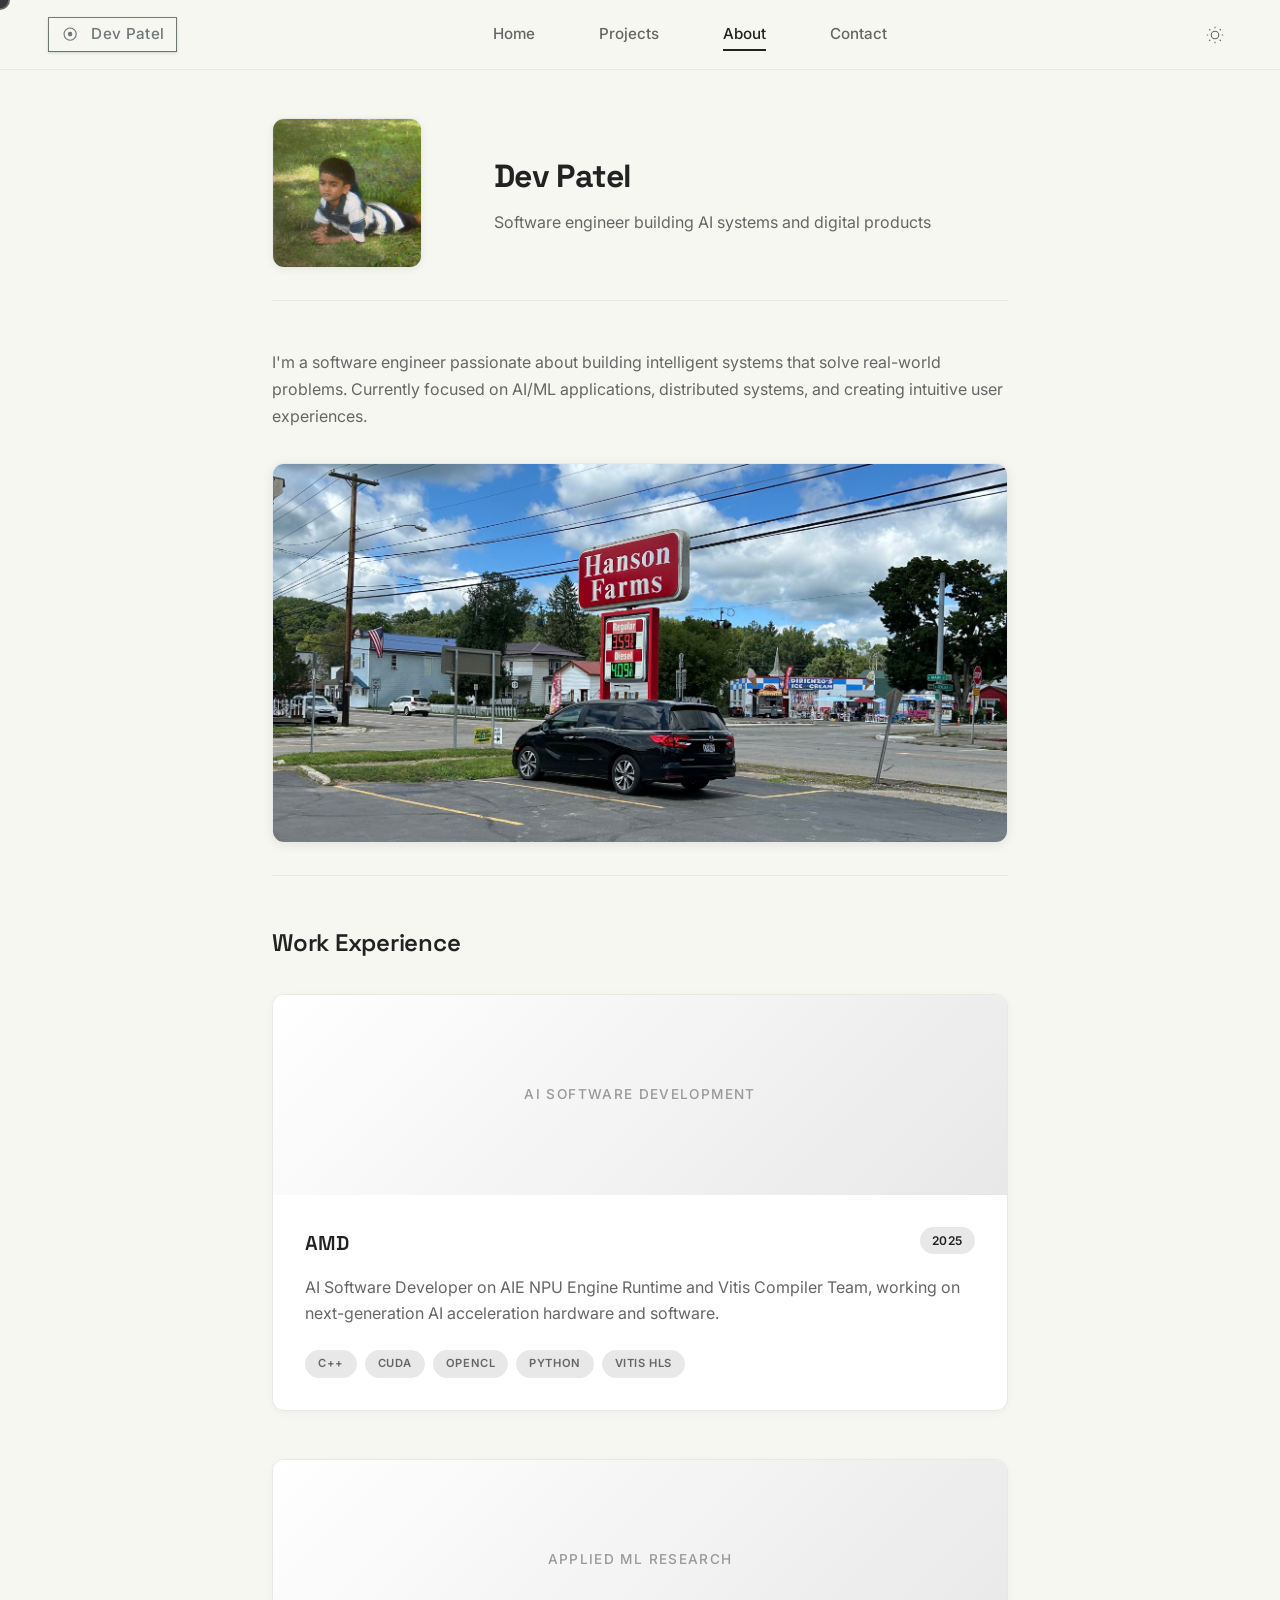
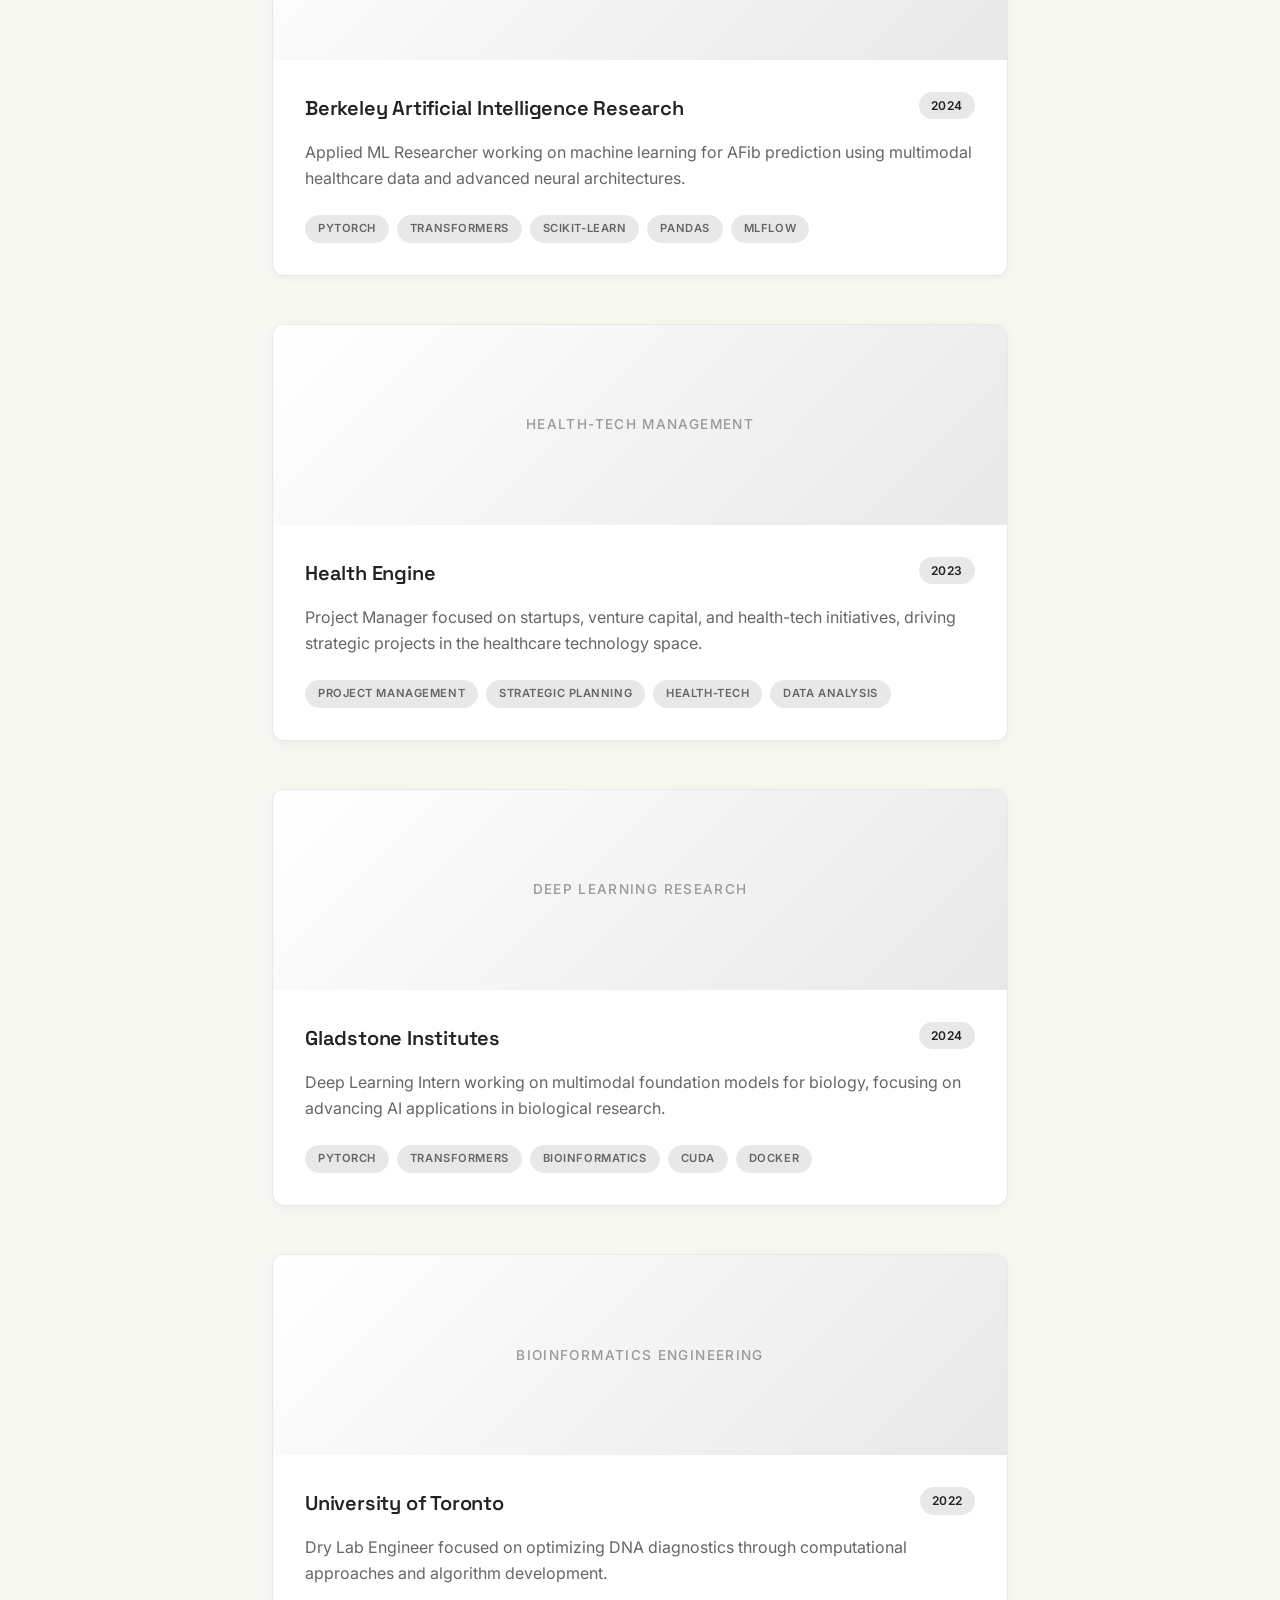
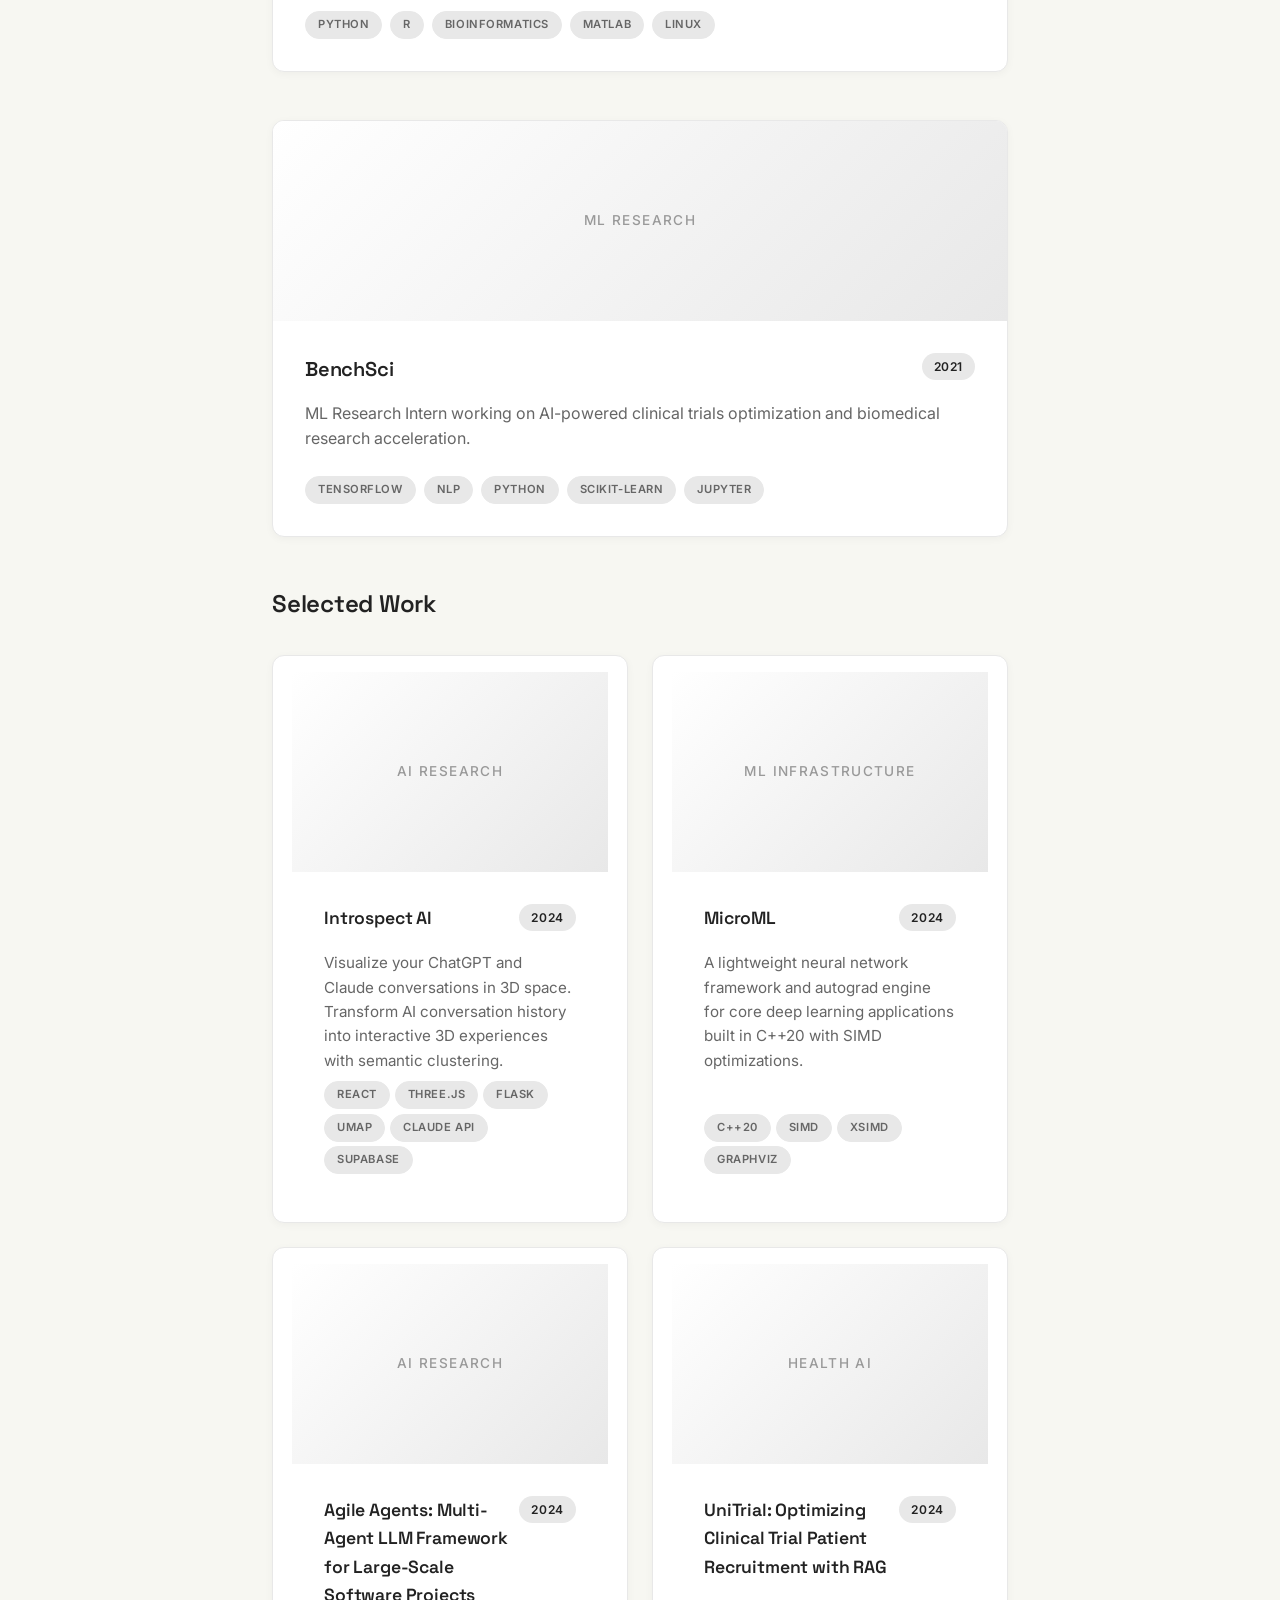
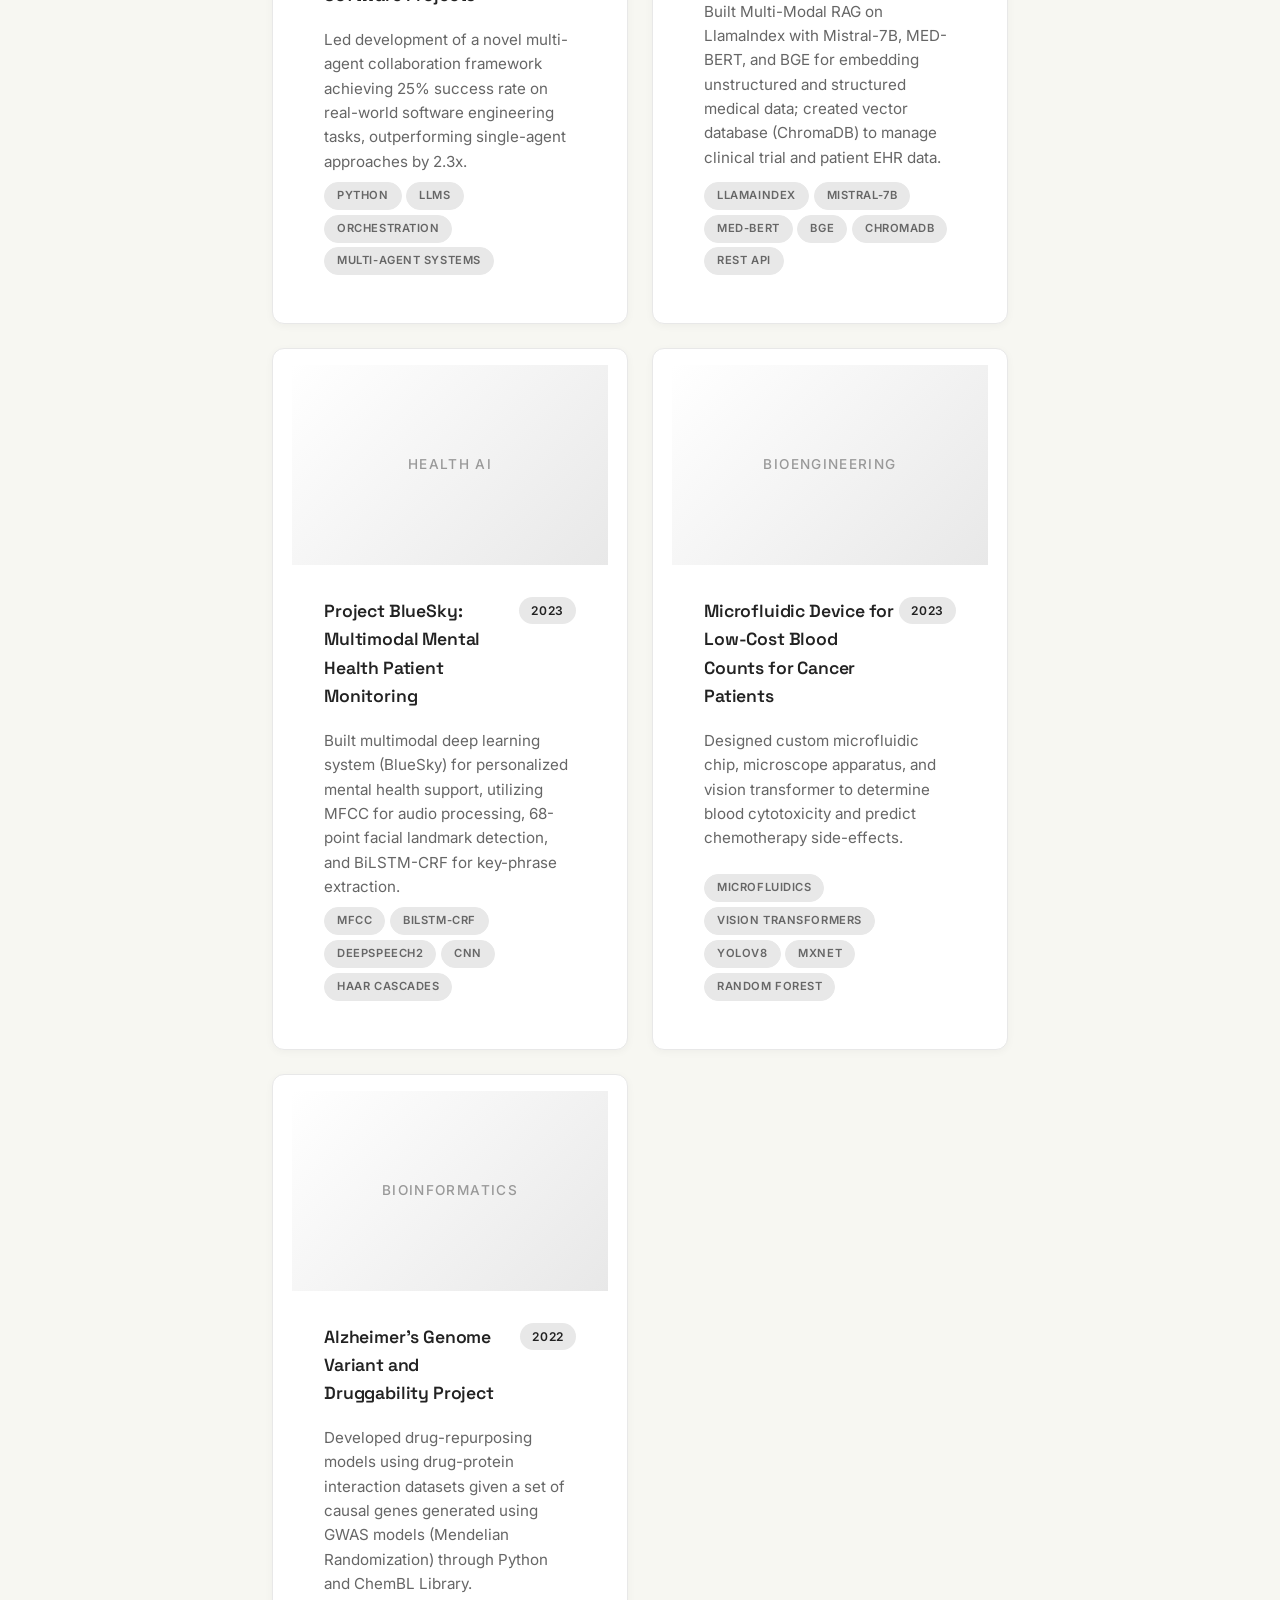
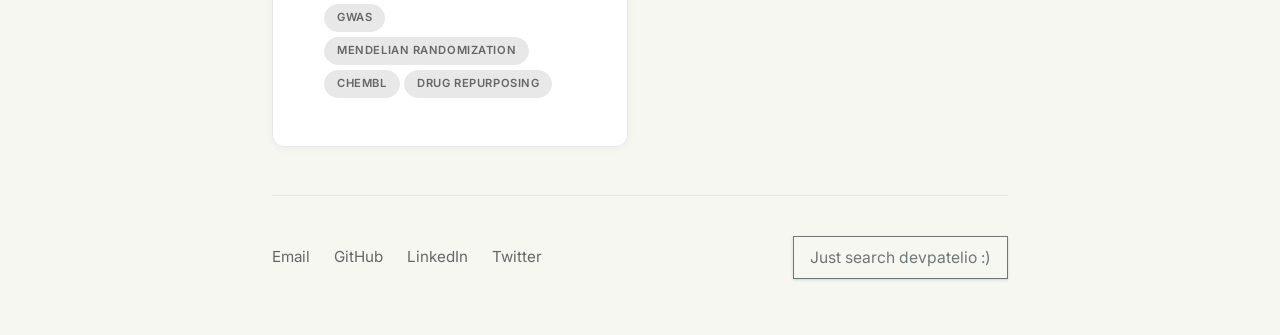
==== index.html @ c8fd7e8d "initialize repo" ====
<!DOCTYPE html>
<html lang="en">
<head>
    <meta charset="UTF-8">
    <meta name="viewport" content="width=device-width, initial-scale=1.0">
    <title>Dev Patel</title>
    <link rel="preconnect" href="https://fonts.googleapis.com">
    <link rel="preconnect" href="https://fonts.gstatic.com" crossorigin>
    <link href="https://fonts.googleapis.com/css2?family=Inter:wght@300;400;500;600;700&family=Space+Grotesk:wght@300;400;500;600;700&display=swap" rel="stylesheet">
    <link rel="stylesheet" href="styles.css">
</head>
<body class="light-theme">
    <!-- Top Navigation -->
    <nav class="top-nav" id="topNav">
        <div class="nav-container">
            <div class="nav-left">
                <a href="index.html" class="logo-link">
                    <span class="logo-text">
                        <span class="nav-highlight">
                            <svg class="nav-highlight-icon" width="24" height="24" viewBox="0 0 24 24" fill="none" xmlns="http://www.w3.org/2000/svg">
                                <defs>
                                    <linearGradient id="navGrad" x1="0" y1="0" x2="24" y2="24" gradientUnits="userSpaceOnUse">
                                        <stop offset="0%" stop-color="var(--search-grad-start)"/>
                                        <stop offset="100%" stop-color="var(--search-grad-end)"/>
                                    </linearGradient>
                                </defs>
                                <circle cx="12" cy="12" r="8" stroke="url(#navGrad)" stroke-width="1.5" fill="none"/>
                                <circle cx="12" cy="12" r="3" fill="url(#navGrad)"/>
                            </svg>
                            Dev Patel
                        </span>
                    </span>
                </a>
            </div>
            
            <div class="nav-center">
                <!-- Mini carousel in nav bar -->
                <div class="nav-carousel" id="navCarousel">
                    <div class="nav-carousel-container">
                        <div class="nav-carousel-image" id="navCarouselImage">
                            <!-- Nav carousel image -->
                        </div>
                    </div>
                </div>
                
                <div class="nav-links">
                    <a href="index.html" class="nav-link">Home</a>
                    <a href="projects.html" class="nav-link">Projects</a>
                    <a href="#about" class="nav-link">About</a>
                    <a href="#contact" class="nav-link">Contact</a>
                </div>
            </div>
            
            <div class="nav-right">
                <button class="theme-toggle" id="themeToggle" title="Toggle theme">
                    <svg class="sun-icon" width="18" height="18" viewBox="0 0 24 24" fill="none">
                        <circle cx="12" cy="12" r="5" stroke="currentColor" stroke-width="1.5"/>
                        <path d="M12 1v2M12 21v2M4.22 4.22l1.42 1.42M18.36 18.36l1.42 1.42M1 12h2M21 12h2M4.22 19.78l1.42-1.42M18.36 5.64l1.42-1.42" stroke="currentColor" stroke-width="1.5"/>
                    </svg>
                    <svg class="moon-icon" width="18" height="18" viewBox="0 0 24 24" fill="none">
                        <path d="M21 12.79A9 9 0 1 1 11.21 3 7 7 0 0 0 21 12.79z" stroke="currentColor" stroke-width="1.5" fill="currentColor"/>
                    </svg>
                </button>
                <button class="mobile-menu-toggle" id="mobileMenuToggle">
                    <span></span>
                    <span></span>
                    <span></span>
                </button>
            </div>
        </div>
    </nav>

    <!-- Main Content -->
    <div class="main-layout">
        <main class="main-content" id="homeContent">
            <header class="header">
                <div class="header-content">
                    <div class="profile-image">
                        <img src="prof.png" alt="Dev Patel" class="profile-avatar">
                    </div>
                    <div class="header-text">
                        <h1 class="name">Dev Patel</h1>
                        <p class="subtitle">Software engineer building AI systems and digital products</p>
                    </div>
                </div>
            </header>

            <section id="about" class="about-section">
                <p class="about-text">
                    I'm a software engineer passionate about building intelligent systems that solve real-world problems. 
                    Currently focused on AI/ML applications, distributed systems, and creating intuitive user experiences.
                </p>
                
                <div class="image-carousel" id="imageCarousel">
                    <div class="carousel-container">
                        <div class="carousel-image-wrapper" id="carouselImageWrapper">
                            <!-- Single image with fade transitions -->
                        </div>
                    </div>
                </div>
                
                <!-- Full-screen image overlay -->
                <div class="image-overlay" id="imageOverlay">
                    <div class="overlay-content">
                        <button class="overlay-close" id="overlayClose">
                            <svg width="24" height="24" viewBox="0 0 24 24" fill="none">
                                <path d="M18 6L6 18M6 6l12 12" stroke="currentColor" stroke-width="2"/>
                            </svg>
                        </button>
                        <img class="overlay-image" id="overlayImage" src="" alt="">
                    </div>
                </div>
            </section>

            <section id="experience" class="work-section">
                <h2 class="section-title">Work Experience</h2>
                <div class="projects-container" id="experienceContainer">
                    <!-- Work experiences will be dynamically inserted here -->
                </div>
            </section>

            <section id="work" class="work-section">
                <h2 class="section-title">Selected Work</h2>
                <div class="projects-container" id="projectsContainer">
                    <!-- Projects will be dynamically inserted here -->
                </div>
            </section>

            <footer id="contact" class="footer">
                <div class="contact-links">
                    <div class="contact-link-group">
                        <a href="mailto:dev.patel@berkeley.edu" class="contact-link">Email</a>
                        <a href="https://github.com/devpatelio" target="_blank" class="contact-link">GitHub</a>
                        <a href="https://linkedin.com/in/devpatelio" target="_blank" class="contact-link">LinkedIn</a>
                        <a href="https://x.com/devpatelio" target="_blank" class="contact-link">Twitter</a>
                    </div>
                    <div class="contact-search-message">Just search devpatelio :)</div>
                </div>
            </footer>
        </main>

        <aside class="article-panel" id="articlePanel">
            <div class="article-content" id="articleContent">
                <!-- Article content will be dynamically inserted here -->
            </div>
        </aside>
    </div>


    <script src="script.js"></script>
</body>
</html>
---- styles.css ----
/* Reset and Base */
* {
    margin: 0;
    padding: 0;
    box-sizing: border-box;
}

:root {
    /* Light Theme Colors */
    --bg-primary: #F7F7F2;
    --bg-secondary: #FFFFFF;
    --text-primary: #222222;
    --text-secondary: #666666;
    --text-muted: #999999;
    --accent-primary: #666666;
    --accent-secondary: #888888;
    --accent-green: #999999;
    --accent-orange: #777777;
    --accent-yellow: #F6E27F;
    --accent-pink: #555555;
    --border: #E8E8E8;
    --card-bg: #FFFFFF;
    --nav-bg: rgba(247, 247, 242, 0.95);
    
    /* Typography */
    --font-primary: 'Space Grotesk', sans-serif;
    --font-secondary: 'Inter', sans-serif;
    
    /* Layout */
    --nav-height: 70px;
    --content-max-width: 800px;
    
    /* Spacing */
    --spacing-xs: 0.5rem;
    --spacing-sm: 1rem;
    --spacing-md: 1.5rem;
    --spacing-lg: 2rem;
    --spacing-xl: 3rem;
    --spacing-2xl: 4rem;
    
    /* Transitions */
    --transition: all 0.2s ease;
    --transition-slow: all 0.3s ease;

    --search-grad-start: #4facfe;   /* fallback when no image yet       */
    --search-grad-end:   #00f2fe;
}

/* Dark Theme */
.dark-theme {
    --bg-primary: #000000;
    --bg-secondary: #080808;
    --text-primary: #ffffff;
    --text-secondary: #999999;
    --text-muted: #555555;
    --accent-primary: #888888;
    --accent-secondary: #777777;
    --accent-green: #999999;
    --accent-orange: #666666;
    --accent-yellow: #ffeb3b;
    --accent-pink: #555555;
    --border: #1a1a1a;
    --card-bg: #0a0a0a;
    --nav-bg: rgba(0, 0, 0, 0.95);
    
}

html {
    scroll-behavior: smooth;
}

body {
    font-family: var(--font-secondary);
    background-color: var(--bg-primary);
    color: var(--text-primary);
    line-height: 1.6;
    font-size: 16px;
    padding-top: var(--nav-height);
    transition: var(--transition);
}

/* Top Navigation */
.top-nav {
    position: fixed;
    top: 0;
    left: 0;
    right: 0;
    height: var(--nav-height);
    background: var(--nav-bg);
    backdrop-filter: blur(10px);
    border-bottom: 1px solid var(--border);
    z-index: 1000;
    transition: var(--transition);
}

.nav-container {
    width: 100%;
    height: 100%;
    display: flex;
    align-items: center;
    justify-content: space-between;
    padding: 0 calc(var(--spacing-lg) + var(--spacing-sm));
}

.nav-left {
    flex-shrink: 0;
}

.logo-link {
    display: flex;
    align-items: center;
    gap: var(--spacing-xs);
    text-decoration: none;
    color: var(--text-primary);
    font-weight: 600;
    transition: var(--transition);
}

.logo-link:hover {
    opacity: 0.8;
}

.logo-icon {
    display: flex;
    align-items: center;
    justify-content: center;
    width: 28px;
    height: 28px;
    color: var(--text-secondary);
}

.logo-text {
    font-family: var(--font-primary);
    font-size: 1.1rem;
    font-weight: 600;
    letter-spacing: -0.02em;
}

.nav-center {
    flex: 1;
    display: flex;
    justify-content: center;
    align-items: center;
    position: relative;
    max-width: var(--content-max-width);
    margin: 0 -5px 0 0;
    padding: 0 var(--spacing-md);
    transition: all 0.5s cubic-bezier(0.4, 0, 0.2, 1);
}

.nav-center.has-carousel {
    justify-content: flex-start;            /* keep children on one line   */
}

.nav-center.has-carousel .nav-carousel {
    /* soft entrance */
    opacity: 0;
    margin-left: -40px;
    transform: translateY(-8px);
    pointer-events: none;                   /* until visible               */
    transition: opacity .35s ease, transform .3s ease;
    margin-right: var(--spacing-xl);        /* gap before the link block   */
}

.nav-center.has-carousel .nav-carousel.active {
    opacity: 1;
    transform: translateY(0);
    pointer-events: auto;
}

/* push the links to the far right of the 800 px container */
.nav-center.has-carousel .nav-links {
    margin-left: auto;                      /* ← the magic                 */
    margin-right: 25px;
    transform: none;
    left: 0;
    padding-right: var(--spacing-lg);
}

.nav-links {
    display: flex;
    align-items: center;
    gap: var(--spacing-2xl);
    transition: all 0.5s cubic-bezier(0.4, 0, 0.2, 1);
}


/* --- navigation carousel thumbnail --- */
.nav-carousel {
    display: none;                /* hidden until JS adds .active */
    align-items: center;
    justify-content: flex-start;
    cursor: pointer;
    transition: opacity 0.6s cubic-bezier(0.4, 0, 0.2, 1), transform 0.6s cubic-bezier(0.4, 0, 0.2, 1);
    flex-shrink: 0;
    margin-left: calc(-1 * var(--spacing-lg));
}

.nav-carousel.active {
    display: flex;                /* becomes flex when active */
    opacity: 1;
    transform: translateY(0);
}

.nav-carousel-container {
    width: 72px;                  /* feel free to tweak */
    height: 48px;
    overflow: hidden;
    border-radius: 6px;
    box-shadow: 0 2px 6px rgba(0,0,0,0.12);
    position: relative;
}

.nav-carousel-image {
    width: 100%;
    height: 100%;
    position: relative;
}

.nav-carousel-item {
    position: absolute;
    top: 0;
    left: 0;
    width: 100%;
    height: 100%;
    opacity: 0;
    transition: opacity 1.2s cubic-bezier(0.4, 0, 0.2, 1);
}

.nav-carousel-item.active {
    opacity: 1;
}

.nav-carousel-item img {
    width: 100%;
    height: 100%;
    object-fit: cover;
}

/* Remove the spacing logic from nav-links */
.nav-links.carousel-active {
    /* No margin needed - spacing comes from nav-carousel margin */
}

/* --- main carousel fade transition --- */
.carousel-image {
    position: absolute;
    top: 0;
    left: 0;
    width: 100%;
    height: 100%;
    opacity: 0;
    transition: opacity 1.2s cubic-bezier(0.4, 0, 0.2, 1);
}

.carousel-image.active { opacity: 1; }

/* Hide nav carousel completely on narrow screens */
@media (max-width: 768px) {
    .nav-carousel { display: none !important; }
}

.nav-link {
    color: var(--text-secondary);
    text-decoration: none;
    font-size: 0.95rem;
    font-weight: 500;
    transition: var(--transition);
    position: relative;
}

.nav-link:hover,
.nav-link.active {
    color: var(--text-primary);
}

.nav-link::after {
    content: '';
    position: absolute;
    bottom: -4px;
    left: 0;
    width: 0;
    height: 2px;
    background: var(--text-primary);
    transition: width 0.3s ease;
}

.nav-link:hover::after,
.nav-link.active::after {
    width: 100%;
}

.nav-right {
    display: flex;
    align-items: center;
    gap: var(--spacing-md);
    flex-shrink: 0;
}

.theme-toggle {
    background: none;
    border: none;
    padding: var(--spacing-xs);
    border-radius: 6px;
    cursor: pointer;
    color: var(--text-secondary);
    transition: var(--transition);
    display: flex;
    align-items: center;
    justify-content: center;
}

.theme-toggle:hover {
    background: var(--card-bg);
    color: var(--text-primary);
}

.dark-theme .sun-icon {
    display: none;
}

.light-theme .moon-icon {
    display: none;
}

.cta-button {
    display: flex;
    align-items: center;
    gap: var(--spacing-xs);
    padding: var(--spacing-xs) var(--spacing-md);
    background: var(--accent-yellow);
    color: var(--text-primary);
    text-decoration: none;
    border-radius: 24px;
    font-size: 0.9rem;
    font-weight: 500;
    text-transform: uppercase;
    letter-spacing: 0.02em;
    transition: var(--transition);
    border: 1px solid transparent;
}

.cta-button:hover {
    transform: translateY(-1px);
    box-shadow: 0 4px 12px rgba(246, 226, 127, 0.3);
}

.mobile-menu-toggle {
    display: none;
    flex-direction: column;
    align-items: center;
    justify-content: center;
    width: 32px;
    height: 32px;
    background: none;
    border: none;
    cursor: pointer;
    gap: 4px;
}

.mobile-menu-toggle span {
    width: 18px;
    height: 2px;
    background: var(--text-secondary);
    transition: var(--transition);
}

/* Main Layout */
.main-layout {
    display: flex;
    min-height: calc(100vh - var(--nav-height));
}

.main-content {
    flex: 1;
    max-width: var(--content-max-width);
    padding: var(--spacing-xl) var(--spacing-lg);
    margin: 0 auto;
}

/* Article Panel */
.article-panel {
    flex: 1;
    background: var(--bg-secondary);
    border-left: 1px solid var(--border);
    padding: var(--spacing-xl) var(--spacing-lg);
    overflow-y: auto;
    display: none;
    position: relative;
}

.article-panel.active {
    display: block;
}

.article-content {
    max-width: 600px;
    margin: 0 auto;
    padding: 0 var(--spacing-lg);
}

/* Header */
.header {
    margin-bottom: var(--spacing-xl);
    padding-bottom: var(--spacing-lg);
    border-bottom: 1px solid var(--border);
}

.header-content {
    display: flex;
    align-items: center;
    gap: var(--spacing-md);
}

.profile-image {
    flex-shrink: 0;
}

.avatar-placeholder {
    width: 60px;
    height: 60px;
    background: var(--card-bg);
    border: 1px solid var(--border);
    border-radius: 12px;
    display: flex;
    align-items: center;
    justify-content: center;
    font-family: var(--font-primary);
    font-weight: 600;
    color: var(--text-secondary);
    font-size: 1.1rem;
    box-shadow: 0 2px 8px rgba(0, 0, 0, 0.06);
}

.header-text {
    flex: 1;
    margin-left: 3rem;
}

.name {
    font-family: var(--font-primary);
    font-size: 2rem;
    font-weight: 700;
    letter-spacing: -0.02em;
    margin-bottom: var(--spacing-xs);
}

.subtitle {
    color: var(--text-secondary);
    font-size: 1rem;
    font-weight: 400;
}

/* About Section */
.about-section {
    margin-bottom: var(--spacing-xl);
    padding-bottom: var(--spacing-lg);
    border-bottom: 1px solid var(--border);
}

.about-text {
    color: var(--text-secondary);
    font-size: 1rem;
    line-height: 1.7;
    margin-bottom: var(--spacing-lg);
}

/* Image Carousel */
.image-carousel {
    width: 100%;
    margin-top: var(--spacing-lg);
}

.carousel-container {
    position: relative;
    background: var(--card-bg);
    border-radius: 12px;
    overflow: hidden;
    height: 380px;
    border: 1px solid var(--border);
    box-shadow: 0 2px 12px rgba(0, 0, 0, 0.08);
}

.carousel-image-wrapper {
    position: relative;
    width: 100%;
    height: 100%;
}

.carousel-image {
    position: absolute;
    top: 0;
    left: 0;
    width: 100%;
    height: 100%;
    opacity: 0;
    transition: opacity 1.5s ease-in-out;
    cursor: pointer;
}

.carousel-image.active {
    opacity: 1;
}

.carousel-image img {
    width: 100%;
    height: 100%;
    object-fit: cover;
    transition: transform 0.3s ease;
}

.carousel-image:hover img {
    transform: scale(1.02);
}

/* Image Overlay */
.image-overlay {
    position: fixed;
    top: 0;
    left: 0;
    width: 100%;
    height: 100%;
    background: rgba(0, 0, 0, 0.9);
    display: flex;
    align-items: center;
    justify-content: center;
    z-index: 9999;
    opacity: 0;
    visibility: hidden;
    transition: all 0.3s ease;
}

.image-overlay.active {
    opacity: 1;
    visibility: visible;
}

.overlay-content {
    position: relative;
    max-width: 90vw;
    max-height: 90vh;
    animation: expandIn 0.4s ease-out;
}

.overlay-close {
    position: absolute;
    top: -50px;
    right: 0;
    background: none;
    border: none;
    color: white;
    cursor: pointer;
    padding: var(--spacing-sm);
    border-radius: 50%;
    transition: all 0.3s ease;
    z-index: 10000;
}

.overlay-close:hover {
    background: rgba(255, 255, 255, 0.1);
    transform: scale(1.1);
}

.overlay-image {
    max-width: 100%;
    max-height: 100%;
    border-radius: 8px;
    box-shadow: 0 10px 40px rgba(0, 0, 0, 0.5);
}

@keyframes expandIn {
    from {
        transform: scale(0.8);
        opacity: 0;
    }
    to {
        transform: scale(1);
        opacity: 1;
    }
}

/* Responsive adjustments */
@media (max-width: 768px) {
    .carousel-container {
        height: 320px;
    }
    
    .overlay-content {
        max-width: 95vw;
        max-height: 95vh;
    }
    
    .overlay-close {
        top: -40px;
        right: -10px;
    }
}

@media (max-width: 480px) {
    .carousel-container {
        height: 260px;
    }
}


/* Work Section */
.work-section {
    margin-bottom: var(--spacing-xl);
}

.section-title {
    font-family: var(--font-primary);
    font-size: 1.5rem;
    font-weight: 600;
    letter-spacing: -0.01em;
    margin-bottom: var(--spacing-lg);
}

.projects-container {
    display: grid;
    gap: var(--spacing-xl);
}

.project-card {
    background: var(--card-bg);
    border: 1px solid var(--border);
    border-radius: 12px;
    overflow: hidden;
    transition: var(--transition-slow);
    cursor: pointer;
    box-shadow: 0 2px 8px rgba(0, 0, 0, 0.04);
}

.project-card:hover {
    border-color: var(--text-secondary);
    transform: translateY(-4px);
    box-shadow: 0 8px 24px rgba(0, 0, 0, 0.08);
}

.project-image {
    height: 200px;
    background: linear-gradient(135deg, var(--bg-secondary), var(--border));
    display: flex;
    align-items: center;
    justify-content: center;
    color: var(--text-muted);
    font-size: 0.85rem;
    text-transform: uppercase;
    letter-spacing: 0.1em;
    font-weight: 500;
}

.project-content {
    padding: var(--spacing-lg);
    display: flex;
    flex-direction: column;
    flex: 1;
}

.project-header {
    display: flex;
    justify-content: space-between;
    align-items: flex-start;
    margin-bottom: var(--spacing-sm);
}

.project-title {
    font-family: var(--font-primary);
    font-size: 1.25rem;
    font-weight: 600;
    letter-spacing: -0.01em;
}

.project-year {
    font-size: 0.75rem;
    color: var(--text-primary);
    background: var(--border);
    padding: 0.25rem 0.75rem;
    border-radius: 16px;
    text-transform: uppercase;
    letter-spacing: 0.05em;
    font-weight: 600;
}

.project-description {
    color: var(--text-secondary);
    margin-bottom: var(--spacing-md);
    line-height: 1.6;
    flex: 1;
}

.project-tech {
    display: flex;
    flex-wrap: wrap;
    gap: var(--spacing-xs);
}

.tech-tag {
    background: var(--border);
    color: var(--text-secondary);
    padding: 0.25rem 0.75rem;
    border-radius: 16px;
    font-size: 0.7rem;
    text-transform: uppercase;
    letter-spacing: 0.05em;
    font-weight: 600;
    border: 1px solid var(--border);
}

/* Footer */
.footer {
    padding-top: var(--spacing-lg);
    border-top: 1px solid var(--border);
}

.contact-links {
    display: flex;
    align-items: center;
    justify-content: space-between;
    flex-wrap: wrap;
    gap: 1rem;
}

.contact-link-group {
    display: flex;
    gap: 1.5rem;
    flex-wrap: wrap;
}

.contact-search-message {
    color: var(--text-muted);
    font-size: 0.98rem;
    white-space: nowrap;
    margin-left: 1.5rem;
}

@media (max-width: 600px) {
    .contact-links {
        flex-direction: column;
        align-items: flex-start;
        gap: 0.5rem;
    }
    .contact-search-message {
        margin-left: 0;
        margin-top: 0.5rem;
    }
}

.contact-link {
    color: var(--text-secondary);
    text-decoration: none;
    font-size: 0.95rem;
    transition: var(--transition);
    position: relative;
}

.contact-link:hover {
    color: var(--text-primary);
}

.contact-link::after {
    content: '';
    position: absolute;
    bottom: -2px;
    left: 0;
    width: 0;
    height: 2px;
    background: var(--text-primary);
    transition: width 0.3s ease;
}

.contact-link:hover::after {
    width: 100%;
}

/* Article Panel Styles */
.article-header {
    position: relative;
    padding-top: 0.5rem;
    margin-bottom: var(--spacing-lg);
}

.article-actions {
    position: absolute;
    top: 0.5rem;
    right: 0.5rem;
    display: flex;
    gap: 0.5rem;
    z-index: 2;
}

.action-button {
    background: none;
    border: 1px solid var(--border);
    border-radius: 6px;
    padding: var(--spacing-xs);
    cursor: pointer;
    color: var(--text-secondary);
    transition: var(--transition);
    display: flex;
    align-items: center;
    justify-content: center;
    width: 36px;
    height: 36px;
}

.action-button:hover {
    background: var(--card-bg);
    border-color: var(--text-secondary);
    color: var(--text-primary);
}

.article-title {
    font-family: var(--font-primary);
    font-size: 2rem;
    font-weight: 700;
    letter-spacing: -0.02em;
    margin-bottom: var(--spacing-xs);
    margin-top: 2.2rem; /* space for icons */
}

.article-subtitle {
    color: var(--text-secondary);
    font-size: 1.1rem;
    margin-bottom: var(--spacing-md);
}

.article-meta {
    display: flex;
    flex-wrap: wrap;
    gap: var(--spacing-md);
    font-size: 0.9rem;
}

.meta-item {
    display: flex;
    align-items: center;
    gap: var(--spacing-xs);
}

.meta-label {
    color: var(--text-muted);
    text-transform: uppercase;
    letter-spacing: 0.05em;
    font-size: 0.8rem;
    font-weight: 600;
}

.meta-value {
    color: var(--text-secondary);
    background: var(--bg-primary);
    padding: 0.25rem 0.75rem;
    border-radius: 16px;
    font-size: 0.75rem;
    font-weight: 500;
}

.article-hero-image {
    width: 100%;
    height: 250px;
    background: linear-gradient(135deg, var(--bg-secondary), var(--border));
    border-radius: 12px;
    margin-bottom: var(--spacing-xl);
    display: flex;
    align-items: center;
    justify-content: center;
    color: var(--text-muted);
    font-size: 0.9rem;
    text-transform: uppercase;
    letter-spacing: 0.1em;
    border: 1px solid var(--border);
}

.article-section {
    margin-bottom: var(--spacing-xl);
}

.article-section-title {
    font-family: var(--font-primary);
    font-size: 1.25rem;
    font-weight: 600;
    letter-spacing: -0.01em;
    margin-bottom: var(--spacing-md);
}

.article-section-content {
    color: var(--text-secondary);
    line-height: 1.7;
}

/* Projects Page */
.projects-page {
    min-height: calc(100vh - var(--nav-height));
    background: var(--bg-primary);
}

.projects-layout {
    max-width: 1200px;
    margin: 0 auto;
    min-height: calc(100vh - var(--nav-height));
}

.filters-sidebar {
    width: 280px;
    background: var(--bg-secondary);
    border-right: 1px solid var(--border);
    padding: var(--spacing-xl) var(--spacing-lg);
    overflow-y: auto;
}

.filters-content {
    position: sticky;
    top: var(--spacing-lg);
}

.filter-group {
    margin-bottom: var(--spacing-xl);
}

.filter-title {
    font-family: var(--font-primary);
    font-size: 1rem;
    font-weight: 600;
    letter-spacing: -0.01em;
    margin-bottom: var(--spacing-md);
    color: var(--text-primary);
}

.filter-options {
    display: flex;
    flex-direction: column;
    gap: var(--spacing-sm);
}

.filter-option {
    display: flex;
    align-items: center;
    gap: var(--spacing-sm);
    cursor: pointer;
    padding: var(--spacing-xs) 0;
    transition: var(--transition);
}

.filter-option:hover {
    color: var(--text-primary);
}

.filter-option input[type="checkbox"] {
    display: none;
}

.checkmark {
    width: 18px;
    height: 18px;
    border: 2px solid var(--border);
    border-radius: 4px;
    position: relative;
    transition: var(--transition);
}

.filter-option input[type="checkbox"]:checked + .checkmark {
    background: var(--text-primary);
    border-color: var(--text-primary);
}

.filter-option input[type="checkbox"]:checked + .checkmark::after {
    content: '';
    position: absolute;
    left: 4px;
    top: 1px;
    width: 6px;
    height: 10px;
    border: solid white;
    border-width: 0 2px 2px 0;
    transform: rotate(45deg);
}

.filter-text {
    font-size: 0.9rem;
    color: var(--text-secondary);
    transition: var(--transition);
}

.filter-option:hover .filter-text {
    color: var(--text-primary);
}

.projects-main {
    padding: var(--spacing-xl) var(--spacing-lg);
}

.projects-header {
    display: flex;
    justify-content: space-between;
    align-items: center;
    margin-bottom: var(--spacing-xl);
    flex-wrap: wrap;
    gap: var(--spacing-md);
}

.page-title {
    font-family: var(--font-primary);
    font-size: 2.5rem;
    font-weight: 700;
    letter-spacing: -0.02em;
    color: var(--text-primary);
}

.simple-filters {
    display: flex;
    gap: var(--spacing-md);
}

.filter-select {
    padding: var(--spacing-sm) var(--spacing-md);
    border: 1px solid var(--border);
    border-radius: 8px;
    background: var(--card-bg);
    color: var(--text-primary);
    font-size: 0.9rem;
    cursor: pointer;
    transition: var(--transition);
}

.filter-select:focus {
    outline: none;
    border-color: var(--text-secondary);
}

.projects-by-year {
    display: flex;
    flex-direction: column;
    gap: var(--spacing-2xl);
}

.year-section {
    margin-bottom: var(--spacing-xl);
}

.year-header {
    font-family: var(--font-primary);
    font-size: 1.8rem;
    font-weight: 600;
    letter-spacing: -0.01em;
    color: var(--text-primary);
    margin-bottom: var(--spacing-lg);
    border-bottom: 2px solid var(--border);
    padding-bottom: var(--spacing-sm);
}

.projects-grid {
    display: grid;
    grid-template-columns: repeat(auto-fit, minmax(350px, 1fr));
    gap: var(--spacing-lg);
    align-items: stretch;
}

.project-card {
    background: var(--card-bg);
    border: 1px solid var(--border);
    border-radius: 12px;
    cursor: pointer;
    transition: var(--transition);
    display: flex;
    flex-direction: column;
    overflow: hidden;
    height: 100%;
}

.project-card:hover {
    transform: translateY(-2px);
    box-shadow: 0 8px 25px rgba(0, 0, 0, 0.1);
    border-color: var(--text-muted);
}


.search-container {
    position: relative;
    max-width: 500px;
}

.search-icon {
    position: absolute;
    left: var(--spacing-md);
    top: 50%;
    transform: translateY(-50%);
    color: var(--text-muted);
}

.search-input {
    width: 100%;
    padding: var(--spacing-md) var(--spacing-md) var(--spacing-md) 3rem;
    border: 1px solid var(--border);
    border-radius: 12px;
    background: var(--card-bg);
    font-size: 1rem;
    color: var(--text-primary);
    transition: var(--transition);
}

.search-input:focus {
    outline: none;
    border-color: var(--text-secondary);
    box-shadow: 0 0 0 3px rgba(0, 0, 0, 0.1);
}

.search-input::placeholder {
    color: var(--text-muted);
}

/* Legacy styles for old list view - keeping for compatibility */
.projects-list {
    display: flex;
    flex-direction: column;
    gap: 0;
    width: 100%;
    max-width: 900px;
}

.project-list-item {
    display: flex;
    align-items: center;
    gap: var(--spacing-lg);
    padding: var(--spacing-lg) 0;
    border-bottom: 1px solid var(--border);
    cursor: pointer;
    transition: var(--transition);
}

.project-list-item:hover {
    background: var(--card-bg);
    margin: 0 calc(-1 * var(--spacing-lg));
    padding-left: var(--spacing-lg);
    padding-right: var(--spacing-lg);
    border-radius: 12px;
    border-bottom-color: transparent;
}

.project-list-item:hover + .project-list-item {
    border-top-color: transparent;
}

.project-logo {
    width: 56px;
    height: 56px;
    background: var(--border);
    border-radius: 12px;
    display: flex;
    align-items: center;
    justify-content: center;
    color: var(--text-secondary);
    font-weight: 600;
    font-size: 1.2rem;
    flex-shrink: 0;
    border: 1px solid var(--border);
}

.project-info {
    flex: 1;
    min-width: 0;
}

.project-list-title {
    font-family: var(--font-primary);
    font-size: 1.3rem;
    font-weight: 600;
    letter-spacing: -0.01em;
    margin-bottom: 0.25rem;
    transition: var(--transition);
}

.project-list-item:hover .project-list-title {
    color: var(--text-primary);
}

.project-list-description {
    color: var(--text-secondary);
    font-size: 0.95rem;
    line-height: 1.5;
    margin-bottom: var(--spacing-sm);
}

.project-badges {
    display: flex;
    flex-wrap: wrap;
    gap: var(--spacing-xs);
}

.project-badge {
    background: var(--bg-primary);
    color: var(--text-secondary);
    padding: 0.25rem 0.75rem;
    border-radius: 16px;
    font-size: 0.7rem;
    text-transform: uppercase;
    letter-spacing: 0.05em;
    font-weight: 600;
    border: 1px solid var(--border);
}

/* Project Detail Page - Enhanced */
.project-page {
    display: none;
    min-height: calc(100vh - var(--nav-height));
    padding: var(--spacing-xl) var(--spacing-lg);
    max-width: 1000px;
    margin: 0 auto;
}

.project-page.active {
    display: block;
}

.project-nav {
    display: flex;
    justify-content: space-between;
    align-items: center;
    padding-bottom: var(--spacing-lg);
    border-bottom: 1px solid var(--border);
    margin-bottom: var(--spacing-xl);
}

.back-link,
.external-link {
    color: var(--text-secondary);
    text-decoration: none;
    font-size: 0.9rem;
    transition: var(--transition);
    display: flex;
    align-items: center;
    gap: var(--spacing-xs);
}

.back-link:hover,
.external-link:hover {
    color: var(--text-primary);
}

.project-detail {
    display: grid;
    grid-template-columns: 280px 1fr;
    gap: var(--spacing-2xl);
}

.project-sidebar {
    padding-right: var(--spacing-lg);
}

.project-detail-title {
    font-family: var(--font-primary);
    font-size: 2rem;
    font-weight: 700;
    letter-spacing: -0.02em;
    margin-bottom: var(--spacing-xs);
}

.project-detail-subtitle {
    color: var(--text-secondary);
    font-size: 1.1rem;
    margin-bottom: var(--spacing-lg);
}

.project-info {
    margin-bottom: var(--spacing-lg);
    padding-bottom: var(--spacing-lg);
    border-bottom: 1px solid var(--border);
}

.info-item {
    display: flex;
    justify-content: space-between;
    align-items: flex-start;
    margin-bottom: var(--spacing-sm);
    font-size: 0.9rem;
}

.info-label {
    color: var(--text-muted);
    text-transform: uppercase;
    letter-spacing: 0.05em;
    font-weight: 600;
}

.info-value {
    color: var(--text-secondary);
    text-align: right;
    flex: 1;
    margin-left: var(--spacing-md);
}

.contents h3 {
    font-size: 0.85rem;
    text-transform: uppercase;
    letter-spacing: 0.1em;
    margin-bottom: var(--spacing-sm);
    color: var(--text-muted);
    font-weight: 600;
}

.contents-list {
    list-style: none;
}

.contents-list li {
    margin-bottom: var(--spacing-xs);
}

.contents-list a {
    color: var(--text-secondary);
    text-decoration: none;
    font-size: 0.9rem;
    transition: var(--transition);
}

.contents-list a:hover {
    color: var(--text-primary);
}

.project-main {
    padding-left: var(--spacing-lg);
}

.hero-image {
    width: 100%;
    height: 300px;
    background: linear-gradient(135deg, var(--bg-secondary), var(--border));
    border-radius: 12px;
    margin-bottom: var(--spacing-xl);
    display: flex;
    align-items: center;
    justify-content: center;
    color: var(--text-muted);
    font-size: 0.9rem;
    text-transform: uppercase;
    letter-spacing: 0.1em;
    border: 1px solid var(--border);
}

.section {
    margin-bottom: var(--spacing-xl);
}

.section .section-title {
    font-family: var(--font-primary);
    font-size: 1.25rem;
    font-weight: 600;
    letter-spacing: -0.01em;
    margin-bottom: var(--spacing-md);
}

.section-content {
    color: var(--text-secondary);
    line-height: 1.7;
}

/* Responsive Design */
@media (max-width: 1200px) {
    .article-panel {
        display: none !important;
    }
    
    .main-layout {
        display: block;
    }
    
    .main-content {
        max-width: none;
    }
    
    .projects-layout {
        flex-direction: column;
    }
    
    .filters-sidebar {
        width: 100%;
        padding: var(--spacing-lg);
        border-right: none;
        border-bottom: 1px solid var(--border);
    }
    
    .filters-content {
        position: static;
    }
    
    .filter-group {
        margin-bottom: var(--spacing-lg);
    }
}

@media (max-width: 768px) {
    .nav-links {
        display: none;
    }
    
    
    .mobile-menu-toggle {
        display: flex;
    }
    
    .cta-button span {
        display: none;
    }
    
    .main-content {
        padding: var(--spacing-lg) var(--spacing-md);
    }
    
    .project-page {
        padding: var(--spacing-lg) var(--spacing-md);
    }
    
    .project-detail {
        grid-template-columns: 1fr;
        gap: var(--spacing-lg);
    }
    
    .project-sidebar {
        padding-right: 0;
    }
    
    .project-main {
        padding-left: 0;
    }
    
    .contact-links {
        flex-direction: column;
        gap: var(--spacing-md);
    }
    
    .header-content {
        flex-direction: column;
        align-items: flex-start;
        gap: var(--spacing-sm);
    }
    
    .avatar-placeholder {
        width: 50px;
        height: 50px;
        font-size: 1rem;
    }
    
    .project-list-item {
        flex-direction: column;
        align-items: flex-start;
        gap: var(--spacing-md);
    }
    
    .project-logo {
        align-self: center;
    }
    
    .filters-sidebar {
        display: none;
    }
    
    .carousel-container {
        height: 240px;
        border-radius: 8px;
    }
}

@media (max-width: 480px) {
    .name {
        font-size: 1.75rem;
    }
    
    .section-title {
        font-size: 1.25rem;
    }
    
    .project-detail-title {
        font-size: 1.5rem;
    }
    
    .nav-container {
        padding: 0 var(--spacing-md);
    }
    
    .nav-right {
        gap: var(--spacing-sm);
    }
}

/* Focus styles for accessibility */
.nav-link:focus,
.contact-link:focus,
.project-card:focus,
.action-button:focus,
.theme-toggle:focus {
    outline: 2px solid var(--text-primary);
    outline-offset: 2px;
}

/* Selection styles */
::selection {
    background: var(--text-primary);
    color: var(--bg-primary);
}

/* Custom Cursor */
body {
    cursor: none;
}

.custom-cursor {
    position: fixed;
    top: 0;
    left: 0;
    width: 20px;
    height: 20px;
    background: rgba(255, 255, 255, 0.8);
    border: 2px solid rgba(0, 0, 0, 0.3);
    border-radius: 50%;
    pointer-events: none;
    z-index: 9999;
    transition: width 0.15s ease, height 0.15s ease, background 0.15s ease;
    mix-blend-mode: difference;
    backdrop-filter: blur(2px);
    transform: translate(-50%, -50%);
}

.custom-cursor.hover {
    width: 40px;
    height: 40px;
    background: rgba(255, 255, 255, 0.6);
    border: 3px solid rgba(0, 0, 0, 0.4);
}

.custom-cursor.click {
    width: 15px;
    height: 15px;
    background: rgba(255, 255, 255, 0.9);
    border: 2px solid rgba(0, 0, 0, 0.5);
}

/* Cursor background effect */
.cursor-glow {
    position: fixed;
    top: 0;
    left: 0;
    width: 200px;
    height: 200px;
    background: radial-gradient(circle, rgba(255, 255, 255, 0.03) 0%, transparent 70%);
    border-radius: 50%;
    pointer-events: none;
    z-index: 1;
    transition: background 0.2s ease, opacity 0.2s ease;
    transform: translate(-50%, -50%);
    mix-blend-mode: overlay;
}

/* Adaptive color glow */
.cursor-glow.warm {
    background: radial-gradient(circle, rgba(255, 200, 150, 0.04) 0%, transparent 70%);
}

.cursor-glow.cool {
    background: radial-gradient(circle, rgba(150, 200, 255, 0.04) 0%, transparent 70%);
}

.cursor-glow.vibrant {
    background: radial-gradient(circle, rgba(255, 180, 200, 0.04) 0%, transparent 70%);
}

.cursor-glow.nature {
    background: radial-gradient(circle, rgba(180, 255, 180, 0.04) 0%, transparent 70%);
}

/* Hide cursor on interactive elements */
a, button, .project-card, .carousel-image, .nav-link, .contact-link {
    cursor: none;
}

/* Dark theme adjustments */
.dark-theme .custom-cursor {
    background: rgba(0, 0, 0, 0.8);
    border: 2px solid rgba(255, 255, 255, 0.3);
    mix-blend-mode: difference;
}

.dark-theme .custom-cursor.hover {
    background: rgba(0, 0, 0, 0.6);
    border: 3px solid rgba(255, 255, 255, 0.4);
}

.dark-theme .cursor-glow {
    background: radial-gradient(circle, rgba(0, 0, 0, 0.05) 0%, transparent 70%);
    mix-blend-mode: multiply;
}

.dark-theme .cursor-glow.warm {
    background: radial-gradient(circle, rgba(100, 50, 25, 0.06) 0%, transparent 70%);
}

.dark-theme .cursor-glow.cool {
    background: radial-gradient(circle, rgba(25, 50, 100, 0.06) 0%, transparent 70%);
}

.dark-theme .cursor-glow.vibrant {
    background: radial-gradient(circle, rgba(100, 25, 50, 0.06) 0%, transparent 70%);
}

.dark-theme .cursor-glow.nature {
    background: radial-gradient(circle, rgba(25, 100, 25, 0.06) 0%, transparent 70%);
}

.dark-theme .nav-carousel-container {
    border-color: var(--border);
    box-shadow: 0 2px 8px rgba(0, 0, 0, 0.3);
}

.dark-theme .nav-carousel-container:hover {
    border-color: var(--text-secondary);
    box-shadow: 0 4px 12px rgba(0, 0, 0, 0.4);
}

/* Smaller project cards grid for home page */
#projectsContainer {
  display: grid;
  grid-template-columns: repeat(auto-fit, minmax(260px, 1fr));
  gap: 1.5rem;
  align-items: stretch;
}

#projectsContainer .project-card {
  min-width: 0;
  max-width: 100%;
  box-sizing: border-box;
  padding: 1rem 1.2rem;
  border-radius: 0.75rem;
  box-shadow: 0 2px 8px rgba(0,0,0,0.04);
  background: var(--card-bg, #fff);
  margin: 0;
  font-size: 0.98rem;
  height: auto;
  display: flex;
  flex-direction: column;
  transition: box-shadow 0.2s;
}

#projectsContainer .project-card .project-title {
  font-size: 1.1rem;
  margin-bottom: 0.2rem;
}

#projectsContainer .project-card .project-description {
  font-size: 0.95rem;
  margin-bottom: 0.5rem;
}

#projectsContainer .project-card .project-tech {
  margin-top: auto;
  display: flex;
  flex-wrap: wrap;
  gap: 0.3rem;
}

@media (min-width: 600px) {
  #projectsContainer {
    grid-template-columns: repeat(2, 1fr);
  }
}
@media (min-width: 900px) {
  #projectsContainer {
    grid-template-columns: repeat(2, 1fr);
  }
}

@media (min-width: 1200px) {
  .main-layout {
    position: relative;
  }
  .article-panel {
    position: fixed;
    top: var(--nav-height);
    right: 0;
    width: 50vw;
    max-width: 700px;
    height: calc(100vh - var(--nav-height));
    display: none;
    z-index: 2000;
    box-shadow: -2px 0 16px rgba(0,0,0,0.06);
    border-left: 1px solid var(--border);
    background: var(--bg-secondary);
    overflow-y: auto;
    padding: var(--spacing-xl) var(--spacing-lg);
  }
  .article-panel.active {
    display: block;
  }
  .main-content {
    margin: 0 auto;
    max-width: var(--content-max-width);
    transition: margin-right 0.3s;
  }
  .main-content.split-pane-active {
    margin-right: 50vw;
    max-width: none;
  }
}

@media (max-width: 1199px) {
  .article-panel {
    position: static;
    width: 100%;
    max-width: 100%;
    height: auto;
    box-shadow: none;
    border-left: none;
    padding: var(--spacing-xl) var(--spacing-lg);
  }
  .main-content {
    margin-right: 0;
  }
}

.logo-avatar {
    width: 28px;
    height: 28px;
    border-radius: 50%;
    object-fit: cover;
    display: block;
}

.profile-avatar {
    width: 150px;
    height: 150px;
    border-radius: 12px;
    object-fit: cover;
    border: 1px solid var(--border);
    box-shadow: 0 2px 8px rgba(0, 0, 0, 0.06);
    display: block;
}

/* ===== ENHANCED PERSONAL TOUCHES ===== */

/* Search highlight animation */
.search-highlight {
    position: relative;
    display: inline-block;
    padding: 8px 16px;
    margin: 8px 0;
    border-radius: 0;
    border: 1px solid;
    border-image: linear-gradient(var(--search-grad-start), var(--search-grad-end)) 1;
    background: rgba(128, 128, 128, 0.08);
    background-image: linear-gradient(var(--search-grad-start), var(--search-grad-end));
    background-clip: text;
    -webkit-background-clip: text;
    color: transparent;
    transition: all 0.3s cubic-bezier(0.4, 0, 0.2, 1);
    cursor: pointer;
    box-shadow: 
        0 1px 3px rgba(0, 0, 0, 0.1),
        0 1px 2px rgba(0, 0, 0, 0.06);
}



.search-highlight:active {
    transform: translateY(0);
    box-shadow: 
        0 2px 4px rgba(0, 0, 0, 0.1),
        0 1px 2px rgba(0, 0, 0, 0.06);
}

/* Dark theme adjustments for search highlight */
.dark-theme .search-highlight {
    background: rgba(128, 128, 128, 0.15);
    border: 1px solid;
    border-image: linear-gradient(var(--search-grad-start), var(--search-grad-end)) 1;
    background-image: linear-gradient(var(--search-grad-start), var(--search-grad-end));
    background-clip: text;
    -webkit-background-clip: text;
    color: transparent;
}

.dark-theme .search-highlight:hover {
    border: 1px solid rgba(128, 128, 128, 0.30);
    border-image: none;
    background-color: rgba(128, 128, 128, 0.20);
    background-image: none;
    color: var(--text-primary);
    -webkit-background-clip: border-box;
    background-clip: border-box;
    box-shadow: 0 4px 12px rgba(0, 0, 0, 0.15),
        0 2px 4px rgba(0, 0, 0, 0.1);
    transform: translateY(-1px);
    transition: all 0.4s ease;
}

/* Navigation highlight with gradient effect */
.nav-highlight {
    position: relative;
    display: inline-flex;
    align-items: center;
    gap: 0.5em;
    padding: 4px 12px;
    margin: 0;
    border-radius: 0;
    border: 1px solid;
    border-image: linear-gradient(var(--search-grad-start), var(--search-grad-end)) 1;
    background: rgba(128, 128, 128, 0.08);
    background-image: linear-gradient(var(--search-grad-start), var(--search-grad-end));
    background-clip: text;
    -webkit-background-clip: text;
    color: transparent;
    transition: all 0.3s cubic-bezier(0.4, 0, 0.2, 1);
    cursor: pointer;
    box-shadow: 
        0 1px 3px rgba(0, 0, 0, 0.1),
        0 1px 2px rgba(0, 0, 0, 0.06);
    /* Match nav-link font */
    font-family: var(--font-secondary);
    font-size: 0.95rem;
    font-weight: 500;
    letter-spacing: 0.02em;
}

.nav-highlight-icon {
    display: inline-block;
    vertical-align: middle;
    width: 1.2em;
    height: 1.2em;
    margin-right: 0.3em;
}

.nav-highlight:hover {
    /* Remove gradient from text and border on hover */
    border: 1px solid rgba(128, 128, 128, 0.20);
    border-image: none;
    background-color: rgba(128, 128, 128, 0.12);
    background-image: none;
    color: var(--text-primary);
    -webkit-background-clip: border-box;
    background-clip: border-box;
    box-shadow: 0 4px 12px rgba(0,0,0,0.08);
    transform: translateY(-1px);
    transition: all 0.4s ease;
}

/* Dark theme adjustments for nav highlight */
.dark-theme .nav-highlight {
    background: rgba(128, 128, 128, 0.15);
    border: 1px solid;
    border-image: linear-gradient(var(--search-grad-start), var(--search-grad-end)) 1;
    background-image: linear-gradient(var(--search-grad-start), var(--search-grad-end));
    background-clip: text;
    -webkit-background-clip: text;
    color: transparent;
}

.dark-theme .nav-highlight:hover {
    border: 1px solid rgba(128, 128, 128, 0.30);
    border-image: none;
    background-color: rgba(128, 128, 128, 0.20);
    background-image: none;
    color: var(--text-primary);
    -webkit-background-clip: border-box;
    background-clip: border-box;
    box-shadow: 0 4px 12px rgba(0, 0, 0, 0.15),
        0 2px 4px rgba(0, 0, 0, 0.1);
    transform: translateY(-1px);
    transition: all 0.4s ease;
}

.search-highlight:hover {
    /* Remove gradient from text and border on hover */
    border: 1px solid rgba(128, 128, 128, 0.20);
    border-image: none;
    background-color: rgba(128, 128, 128, 0.12);
    background-image: none;
    color: var(--text-primary);
    -webkit-background-clip: border-box;
    background-clip: border-box;
    box-shadow: 0 4px 12px rgba(0,0,0,0.08);
    transform: translateY(-1px);
    transition: all 0.4s ease;
}


/* Enhanced interactions */
.project-card,
.nav-link,
.theme-toggle {
    transition: all 0.3s cubic-bezier(0.4, 0, 0.2, 1);
}

.project-card:hover {
    transform: translateY(-4px) scale(1.02);
}

.nav-link:hover {
    transform: translateY(-1px);
}

/* Responsive styles for new projects layout */
@media (max-width: 768px) {
    .projects-header {
        flex-direction: column;
        align-items: stretch;
        gap: var(--spacing-md);
    }
    
    .page-title {
        font-size: 2rem;
        text-align: center;
    }
    
    .simple-filters {
        justify-content: center;
        flex-wrap: wrap;
    }
    
    .projects-grid {
        grid-template-columns: 1fr;
        gap: var(--spacing-md);
    }
    
    .year-header {
        font-size: 1.5rem;
    }
    
    .project-content {
        padding: var(--spacing-md);
    }
}

@media (max-width: 480px) {
    .projects-main {
        padding: var(--spacing-lg) var(--spacing-md);
    }
    
    .page-title {
        font-size: 1.8rem;
    }
    
    .simple-filters {
        flex-direction: column;
        width: 100%;
    }
    
    .filter-select {
        width: 100%;
    }
    
    .project-content {
        padding: var(--spacing-sm);
    }
}
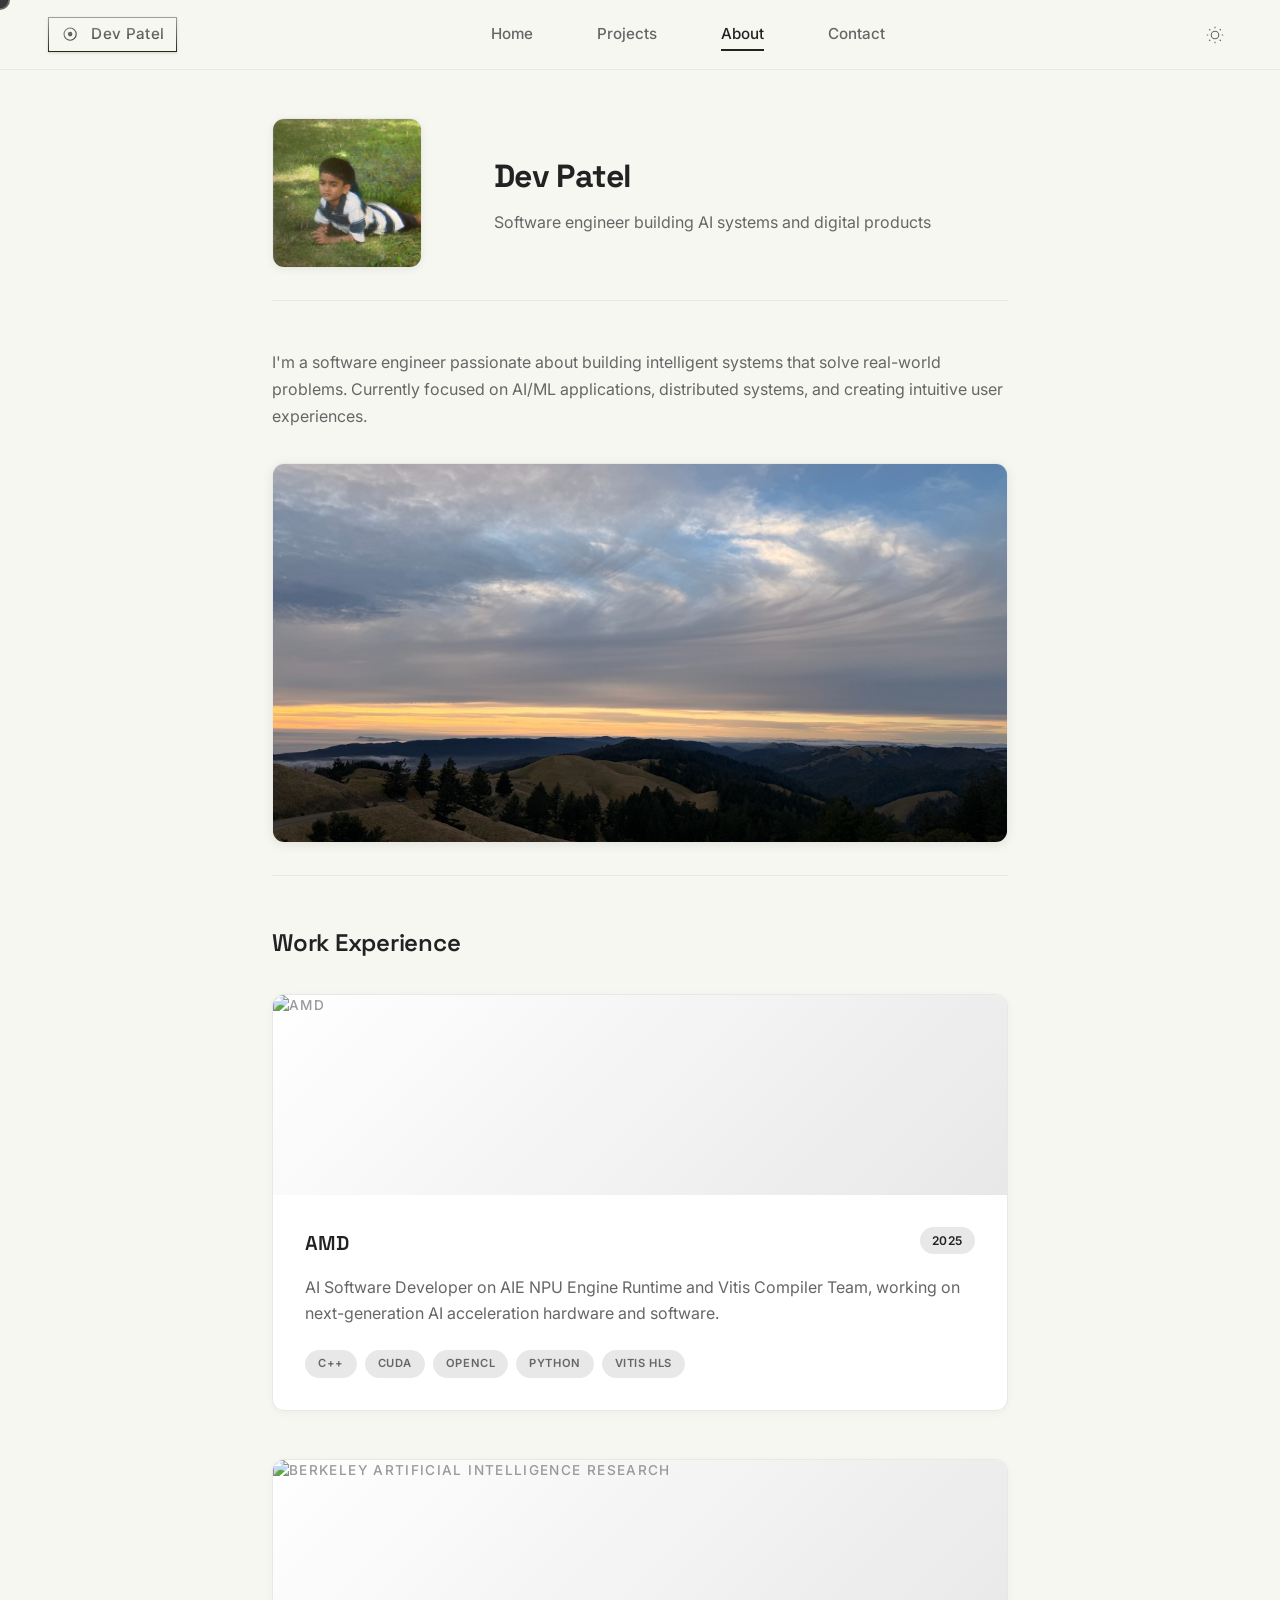
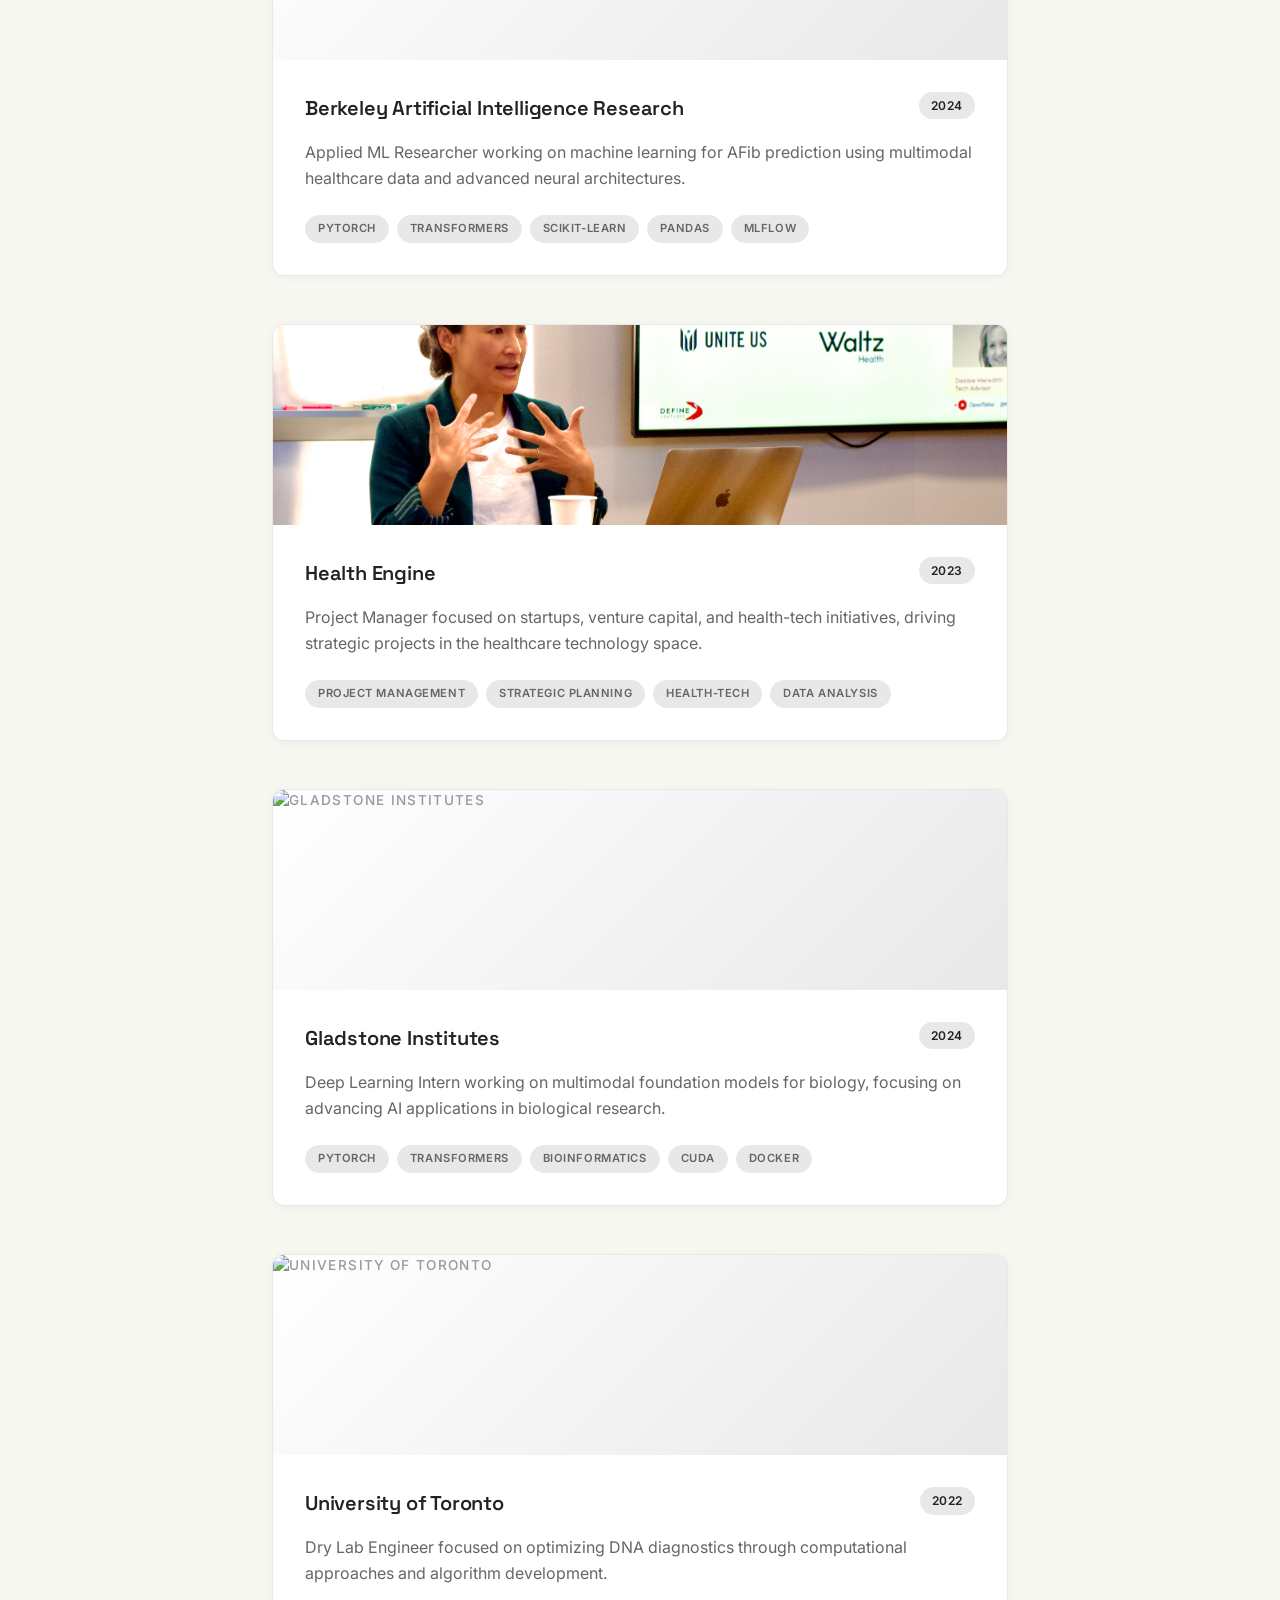
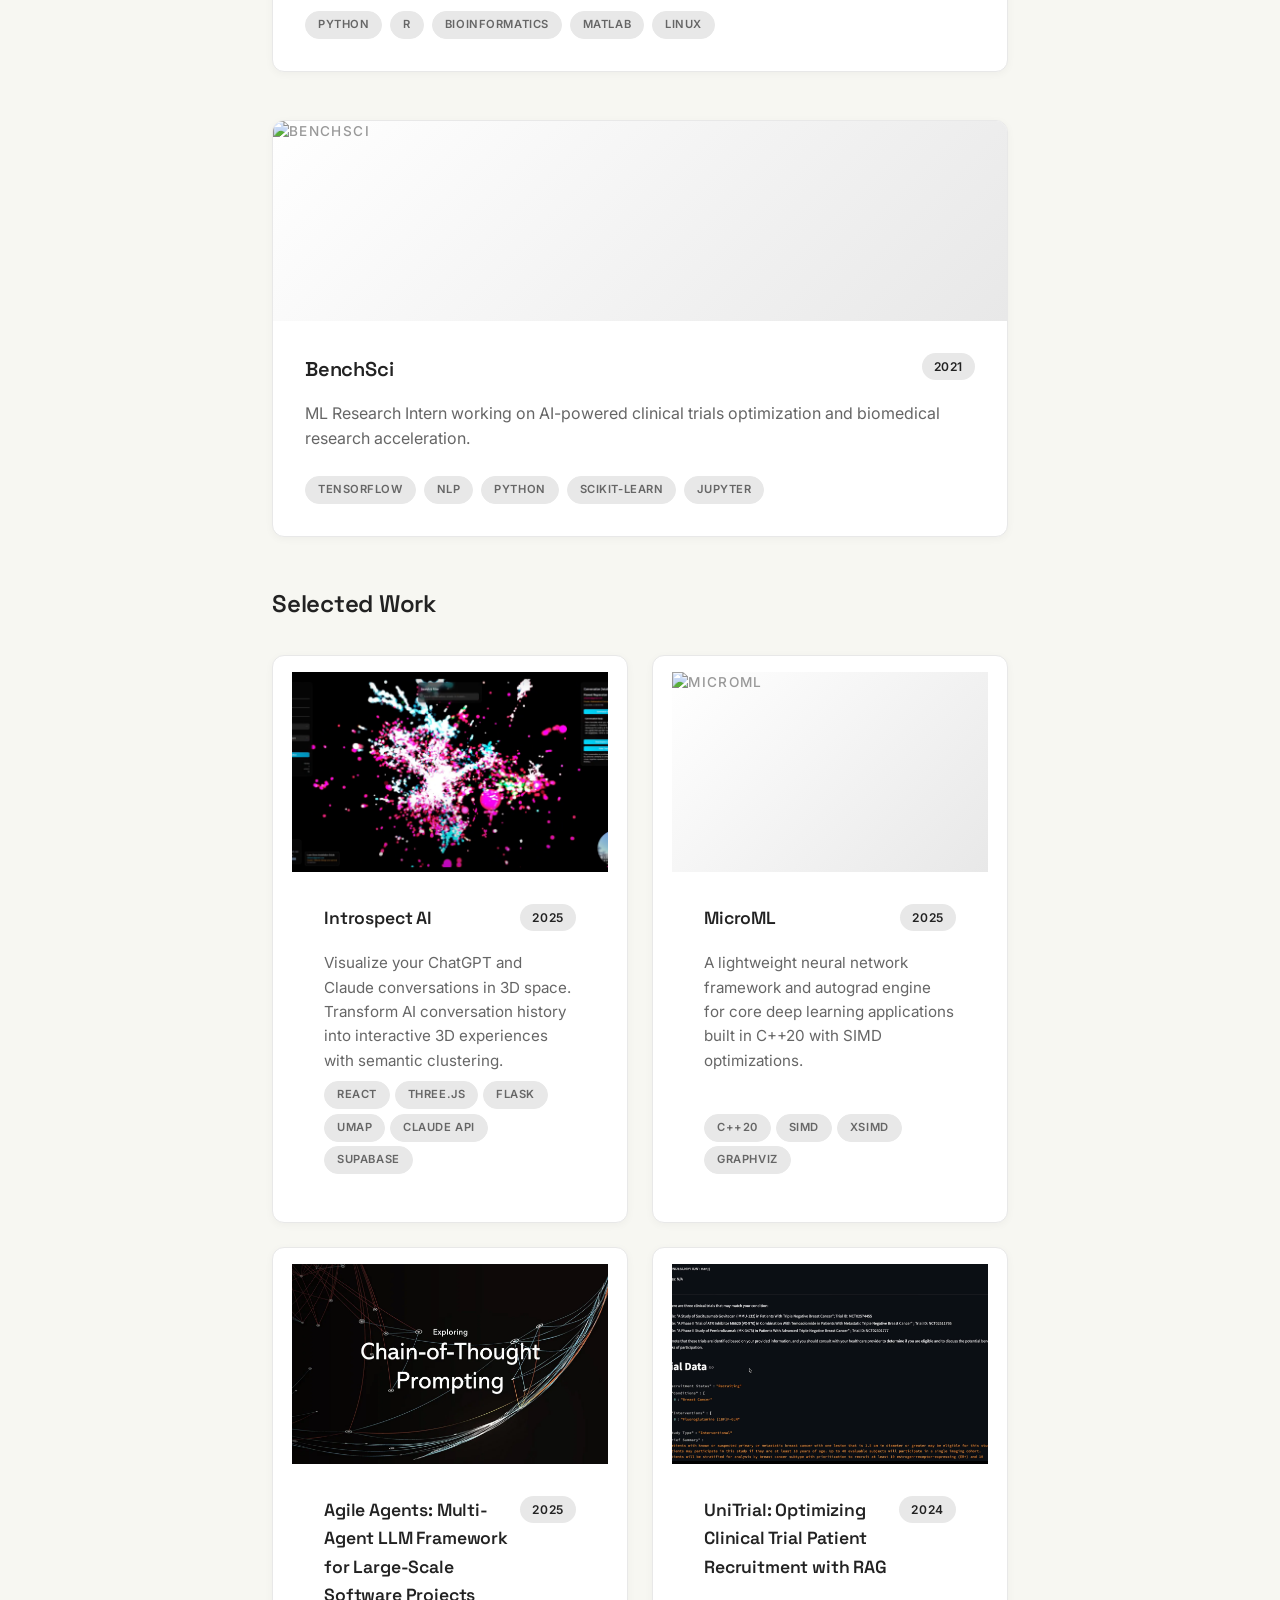
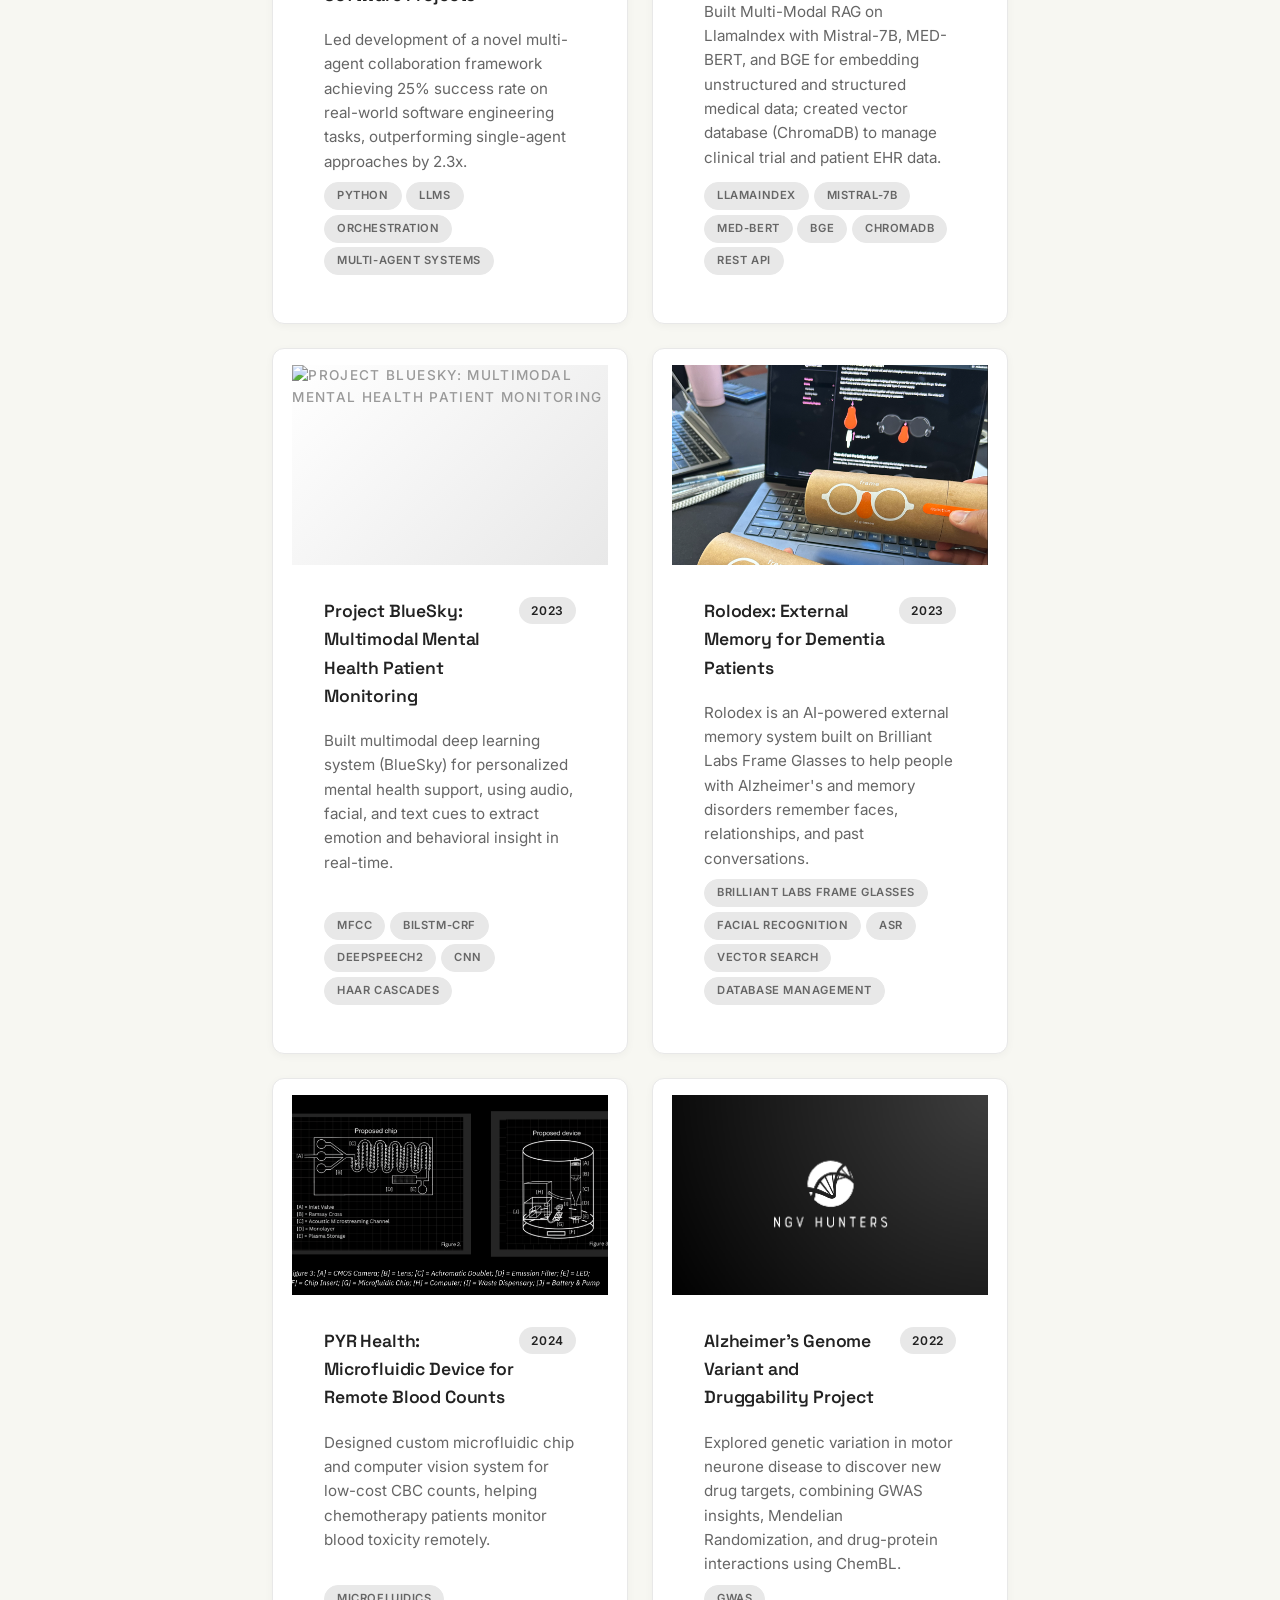
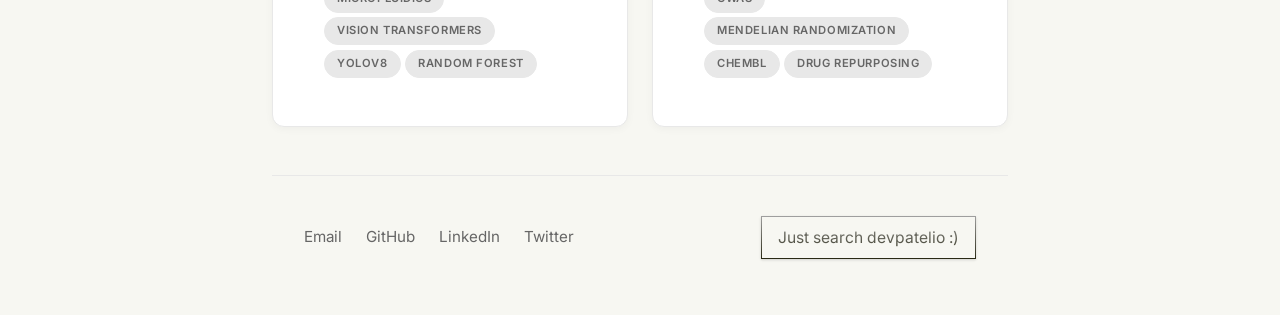
==== commit 3f3f5608: "update facivon" ====
--- a/index.html
+++ b/index.html
@@ -4,6 +4,7 @@
     <meta charset="UTF-8">
     <meta name="viewport" content="width=device-width, initial-scale=1.0">
     <title>Dev Patel</title>
+    <link rel="icon" type="image/x-icon" href="https://pbs.twimg.com/profile_images/1926049076551811073/mrV1jJVh_400x400.jpg">
     <link rel="preconnect" href="https://fonts.googleapis.com">
     <link rel="preconnect" href="https://fonts.gstatic.com" crossorigin>
     <link href="https://fonts.googleapis.com/css2?family=Inter:wght@300;400;500;600;700&family=Space+Grotesk:wght@300;400;500;600;700&display=swap" rel="stylesheet">
--- a/styles.css
+++ b/styles.css
@@ -143,7 +143,7 @@
     align-items: center;
     position: relative;
     max-width: var(--content-max-width);
-    margin: 0 -5px 0 0;
+    margin: 0 0 0 0;
     padding: 0 var(--spacing-md);
     transition: all 0.5s cubic-bezier(0.4, 0, 0.2, 1);
 }
@@ -711,6 +711,10 @@
 .footer {
     padding-top: var(--spacing-lg);
     border-top: 1px solid var(--border);
+    max-width: var(--content-max-width);
+    margin: 0 auto;
+    padding-left: var(--spacing-lg);
+    padding-right: var(--spacing-lg);
 }
 
 .contact-links {
@@ -1012,7 +1016,7 @@
 }
 
 .filter-select {
-    padding: var(--spacing-sm) var(--spacing-md);
+    padding: var(--spacing-sm) 2.5rem var(--spacing-sm) var(--spacing-md);
     border: 1px solid var(--border);
     border-radius: 8px;
     background: var(--card-bg);
@@ -1020,11 +1024,23 @@
     font-size: 0.9rem;
     cursor: pointer;
     transition: var(--transition);
+    appearance: none;
+    -webkit-appearance: none;
+    -moz-appearance: none;
+    background-image: url("data:image/svg+xml;charset=US-ASCII,<svg xmlns='http://www.w3.org/2000/svg' viewBox='0 0 16 16'><path fill='%23666' d='M8 11L3 6h10z'/></svg>");
+    background-repeat: no-repeat;
+    background-position: right 0.75rem center;
+    background-size: 12px;
 }
 
 .filter-select:focus {
     outline: none;
     border-color: var(--text-secondary);
+}
+
+/* Dark theme arrow color */
+.dark-theme .filter-select {
+    background-image: url("data:image/svg+xml;charset=US-ASCII,<svg xmlns='http://www.w3.org/2000/svg' viewBox='0 0 16 16'><path fill='%23999' d='M8 11L3 6h10z'/></svg>");
 }
 
 .projects-by-year {
@@ -1288,6 +1304,31 @@
     margin-left: var(--spacing-md);
 }
 
+.links-section .info-value {
+    text-align: right;
+    color: #4A90E2;
+}
+
+.links-list {
+    display: flex;
+    flex-direction: column;
+    gap: var(--spacing-xs);
+    align-items: flex-end;
+}
+
+.project-link {
+    color: #4A90E2;
+    text-decoration: none;
+    font-size: 0.9rem;
+    font-weight: 400;
+    transition: var(--transition);
+}
+
+.project-link:hover {
+    color: #357ABD;
+    text-decoration: underline;
+}
+
 .contents h3 {
     font-size: 0.85rem;
     text-transform: uppercase;
@@ -1351,6 +1392,305 @@
 .section-content {
     color: var(--text-secondary);
     line-height: 1.7;
+}
+
+/* Simplified content styling */
+.content-section {
+    margin-bottom: var(--spacing-2xl);
+}
+
+.section-heading {
+    font-family: var(--font-primary);
+    font-size: 1.5rem;
+    font-weight: 600;
+    color: var(--text-primary);
+    margin-bottom: var(--spacing-lg);
+    letter-spacing: -0.01em;
+}
+
+.section-text {
+    color: var(--text-secondary);
+    line-height: 1.7;
+    font-size: 1rem;
+    margin-bottom: var(--spacing-lg);
+}
+
+.cover-image {
+    width: 100%;
+    max-width: 100%;
+    height: auto;
+    border-radius: 12px;
+    margin-bottom: var(--spacing-xl);
+    box-shadow: 0 4px 20px rgba(0, 0, 0, 0.1);
+}
+
+.inline-image {
+    width: 100%;
+    max-width: 100%;
+    height: auto;
+    border-radius: 8px;
+    margin: var(--spacing-lg) 0;
+    box-shadow: 0 2px 12px rgba(0, 0, 0, 0.08);
+}
+
+/* Backward compatibility - Old markdown content styling */
+.section-content h1,
+.section-content h2,
+.section-content h3,
+.section-content h4 {
+    color: var(--text-primary);
+    font-family: var(--font-primary);
+    font-weight: 600;
+    margin: var(--spacing-lg) 0 var(--spacing-md) 0;
+    letter-spacing: -0.01em;
+}
+
+.section-content h1 { font-size: 2rem; }
+.section-content h2 { font-size: 1.5rem; }
+.section-content h3 { font-size: 1.25rem; }
+.section-content h4 { font-size: 1.1rem; }
+
+.section-content p {
+    margin-bottom: var(--spacing-md);
+    line-height: 1.7;
+    color: var(--text-secondary);
+}
+
+.section-content ul,
+.section-content ol {
+    margin: var(--spacing-md) 0;
+    padding-left: var(--spacing-lg);
+}
+
+.section-content li {
+    margin-bottom: var(--spacing-xs);
+    line-height: 1.6;
+    color: var(--text-secondary);
+}
+
+.section-content strong {
+    font-weight: 600;
+    color: var(--text-primary);
+}
+
+.section-content code {
+    background: var(--border);
+    padding: 0.2em 0.4em;
+    border-radius: 4px;
+    font-family: 'Courier New', monospace;
+    font-size: 0.9em;
+    color: var(--text-primary);
+}
+
+.section-content pre {
+    background: var(--border);
+    border: 1px solid var(--border);
+    border-radius: 8px;
+    padding: var(--spacing-md);
+    margin: var(--spacing-md) 0;
+    overflow-x: auto;
+    font-family: 'Courier New', monospace;
+    font-size: 0.9rem;
+    line-height: 1.4;
+}
+
+.section-content pre code {
+    background: none;
+    padding: 0;
+    border-radius: 0;
+    font-size: inherit;
+}
+
+/* Enhanced Code Blocks */
+.code-block {
+    background: var(--bg-secondary);
+    border: 1px solid var(--border);
+    border-radius: 12px;
+    margin: var(--spacing-lg) 0;
+    overflow: hidden;
+    box-shadow: 0 2px 8px rgba(0, 0, 0, 0.05);
+}
+
+.code-header {
+    background: var(--border);
+    padding: var(--spacing-sm) var(--spacing-md);
+    border-bottom: 1px solid var(--border);
+    display: flex;
+    justify-content: space-between;
+    align-items: center;
+}
+
+.code-language {
+    font-family: var(--font-primary);
+    font-size: 0.8rem;
+    font-weight: 600;
+    color: var(--text-muted);
+    text-transform: uppercase;
+    letter-spacing: 0.05em;
+}
+
+.code-copy {
+    background: none;
+    border: none;
+    color: var(--text-muted);
+    cursor: pointer;
+    padding: 0.25rem 0.5rem;
+    border-radius: 4px;
+    font-size: 0.8rem;
+    transition: var(--transition);
+}
+
+.code-copy:hover {
+    background: var(--bg-primary);
+    color: var(--text-secondary);
+}
+
+.code-content {
+    padding: var(--spacing-md) var(--spacing-lg);
+    overflow-x: auto;
+    max-height: 500px;
+    overflow-y: auto;
+}
+
+.code-content pre {
+    background: none;
+    border: none;
+    margin: 0;
+    padding: 0;
+    border-radius: 0;
+    font-family: 'SF Mono', Monaco, 'Cascadia Code', 'Roboto Mono', Consolas, 'Courier New', monospace;
+    font-size: 0.875rem;
+    line-height: 1.6;
+    color: var(--text-primary);
+}
+
+.code-content code {
+    background: none;
+    padding: 0;
+    border-radius: 0;
+    font-size: inherit;
+    color: inherit;
+    white-space: pre;
+}
+
+/* Language-specific styling */
+.code-block.python .code-language::before { content: "🐍 "; }
+.code-block.cpp .code-language::before { content: "⚡ "; }
+.code-block.javascript .code-language::before { content: "📜 "; }
+.code-block.typescript .code-language::before { content: "🔷 "; }
+.code-block.html .code-language::before { content: "🌐 "; }
+.code-block.css .code-language::before { content: "🎨 "; }
+.code-block.sql .code-language::before { content: "🗃️ "; }
+.code-block.bash .code-language::before { content: "💻 "; }
+.code-block.json .code-language::before { content: "📄 "; }
+
+/* Syntax highlighting colors */
+.keyword { color: #8959a8; font-weight: 600; }
+.string { color: #718c00; }
+.comment { color: var(--text-muted); font-style: italic; }
+.number { color: #f5871f; }
+.function { color: #4271ae; font-weight: 500; }
+.operator { color: #3e999f; }
+.variable { color: #c82829; }
+
+/* Dark theme code blocks */
+.dark-theme .code-block {
+    background: #1a1a1a;
+    border-color: #333;
+}
+
+.dark-theme .code-header {
+    background: #2a2a2a;
+    border-color: #333;
+}
+
+.dark-theme .code-content pre {
+    color: #e6e6e6;
+}
+
+.dark-theme .keyword { color: #c792ea; }
+.dark-theme .string { color: #c3e88d; }
+.dark-theme .comment { color: #616161; }
+.dark-theme .number { color: #f78c6c; }
+.dark-theme .function { color: #82aaff; }
+.dark-theme .operator { color: #89ddff; }
+.dark-theme .variable { color: #f07178; }
+
+/* Apply code block styles to all content areas */
+.article-section-content .code-block,
+.section-text .code-block {
+    background: var(--bg-secondary);
+    border: 1px solid var(--border);
+    border-radius: 12px;
+    margin: var(--spacing-lg) 0;
+    overflow: hidden;
+    box-shadow: 0 2px 8px rgba(0, 0, 0, 0.05);
+}
+
+.article-section-content .code-header,
+.section-text .code-header {
+    background: var(--border);
+    padding: var(--spacing-sm) var(--spacing-md);
+    border-bottom: 1px solid var(--border);
+    display: flex;
+    justify-content: space-between;
+    align-items: center;
+}
+
+.article-section-content .code-content,
+.section-text .code-content {
+    padding: var(--spacing-md) var(--spacing-lg);
+    overflow-x: auto;
+    max-height: 500px;
+    overflow-y: auto;
+}
+
+.article-section-content .code-content pre,
+.section-text .code-content pre {
+    background: none;
+    border: none;
+    margin: 0;
+    padding: 0;
+    border-radius: 0;
+    font-family: 'SF Mono', Monaco, 'Cascadia Code', 'Roboto Mono', Consolas, 'Courier New', monospace;
+    font-size: 0.875rem;
+    line-height: 1.6;
+    color: var(--text-primary);
+}
+
+.section-content img {
+    max-width: 100%;
+    height: auto;
+    border-radius: 8px;
+    margin: var(--spacing-md) 0;
+    box-shadow: 0 4px 12px rgba(0, 0, 0, 0.1);
+}
+
+.section-content table {
+    width: 100%;
+    border-collapse: collapse;
+    margin: var(--spacing-md) 0;
+    background: var(--card-bg);
+    border-radius: 8px;
+    overflow: hidden;
+    border: 1px solid var(--border);
+}
+
+.section-content th,
+.section-content td {
+    padding: var(--spacing-sm) var(--spacing-md);
+    text-align: left;
+    border-bottom: 1px solid var(--border);
+}
+
+.section-content th {
+    background: var(--border);
+    font-weight: 600;
+    color: var(--text-primary);
+}
+
+.section-content tr:last-child td {
+    border-bottom: none;
 }
 
 /* Responsive Design */
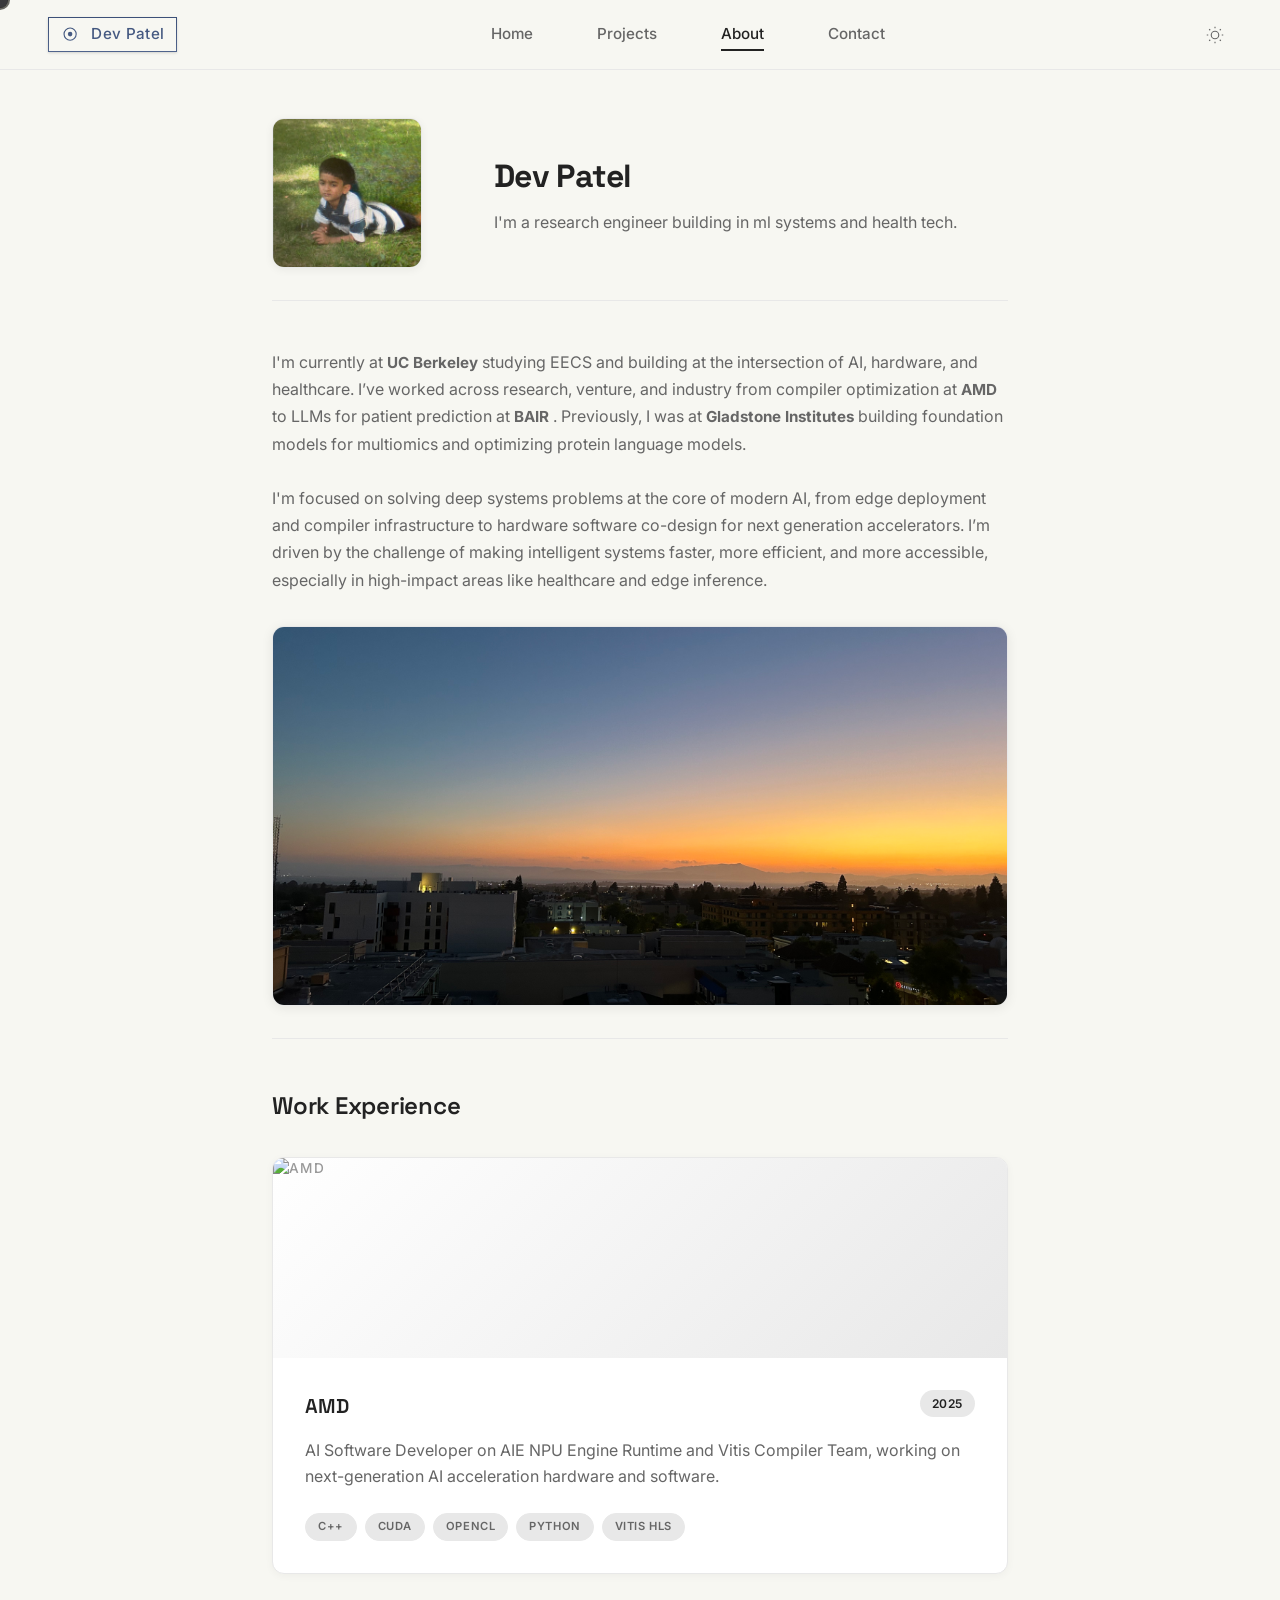
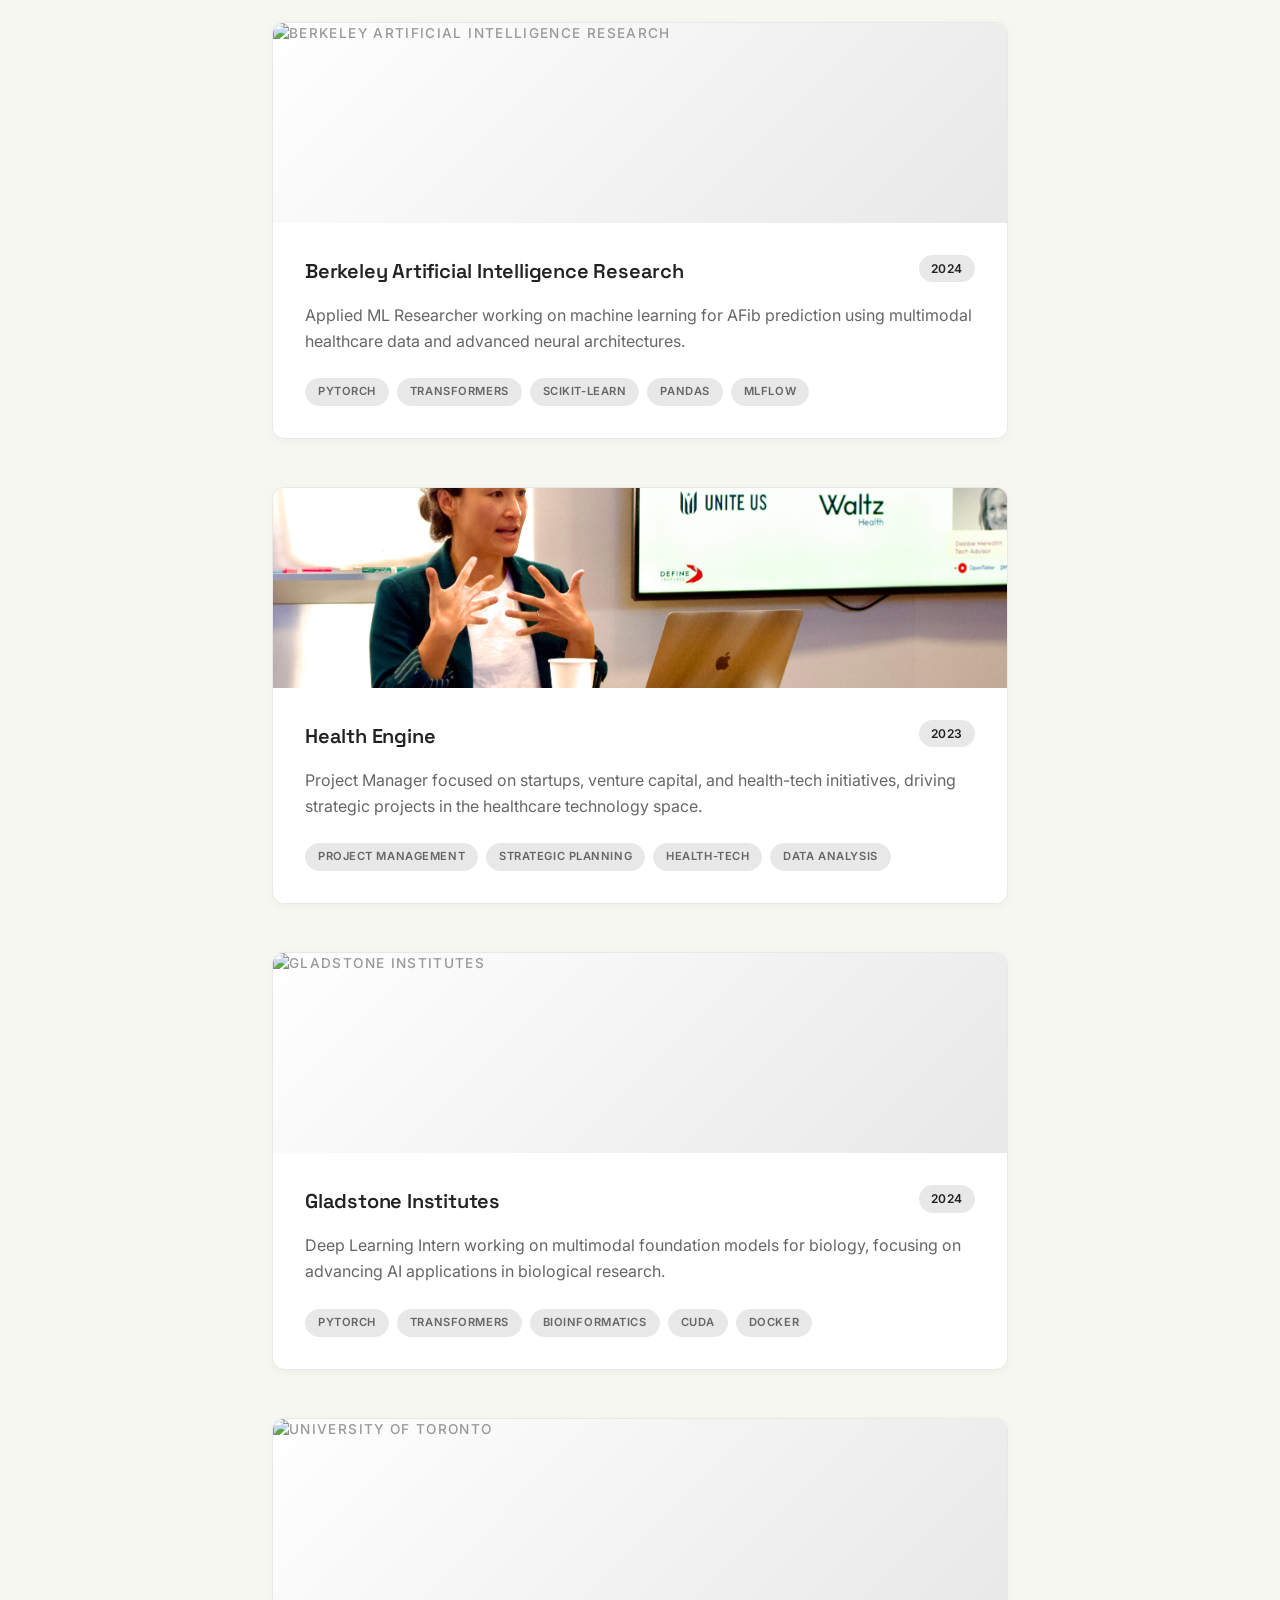
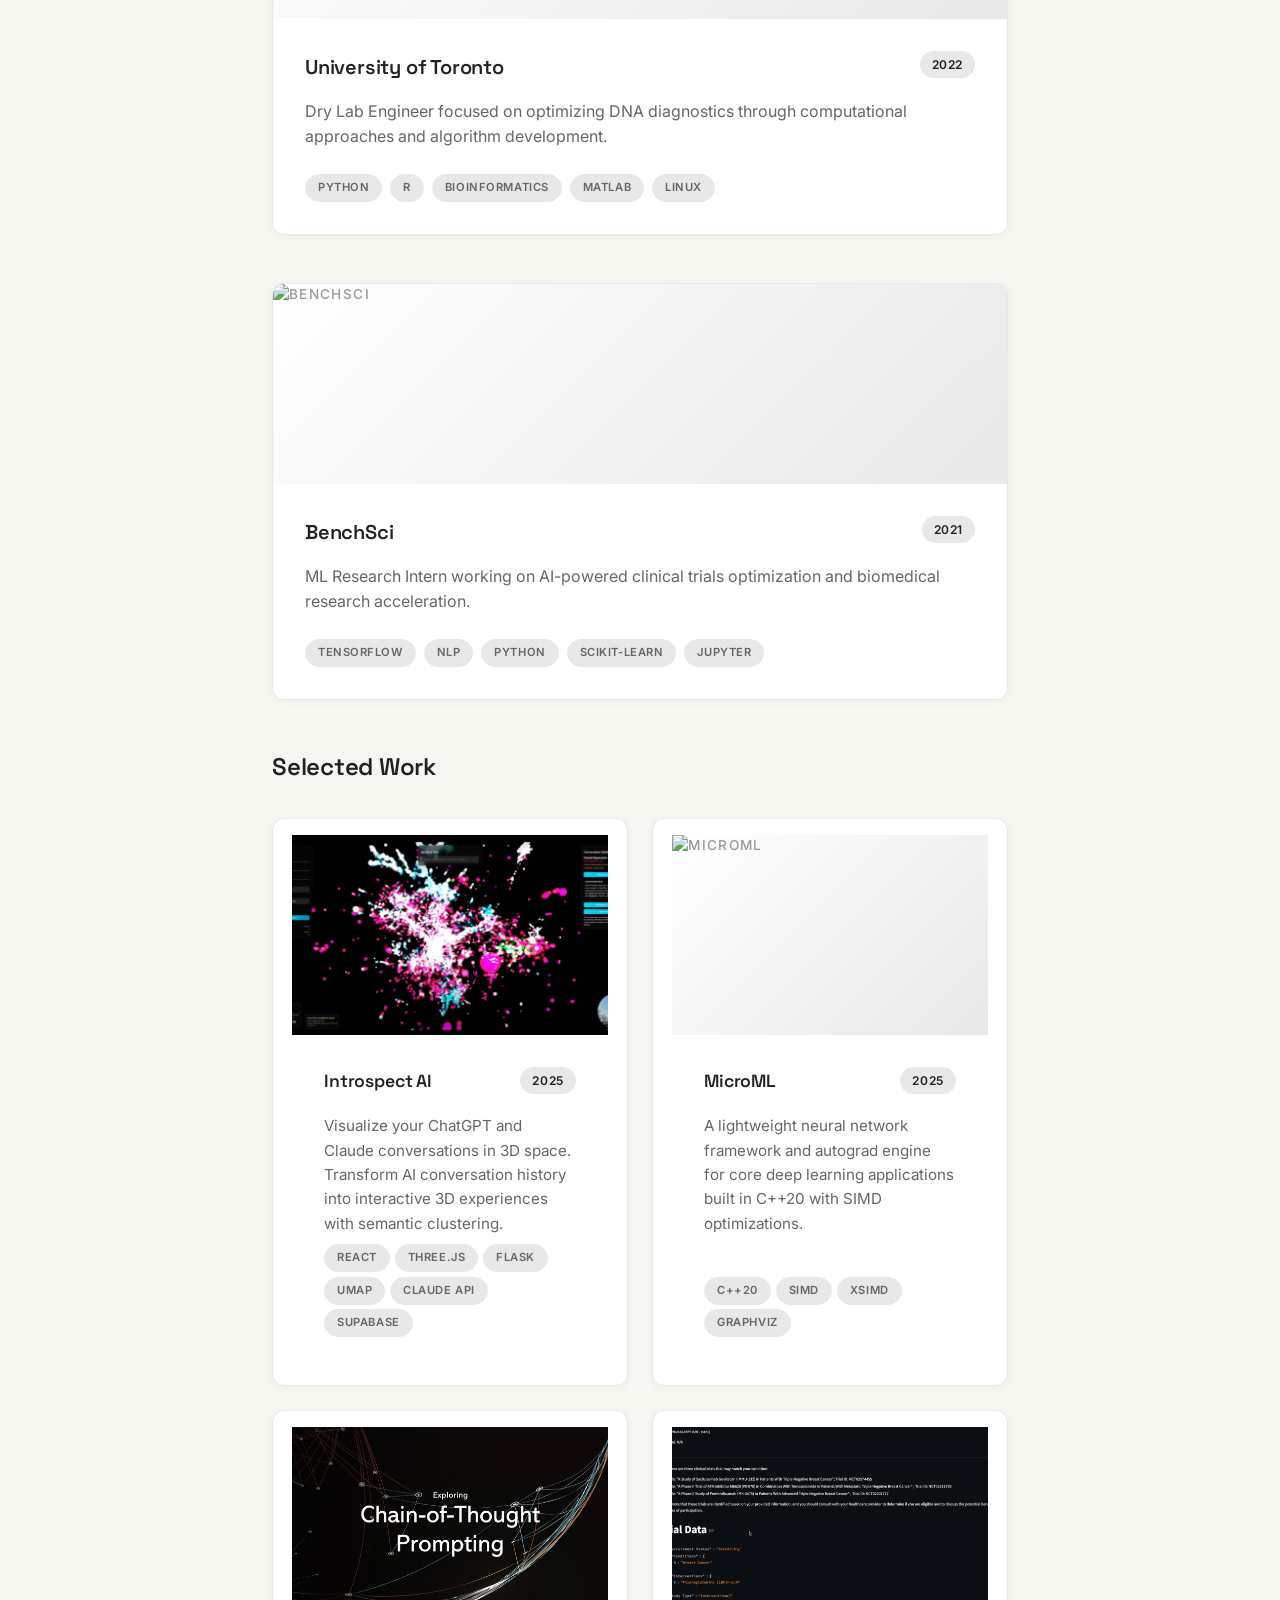
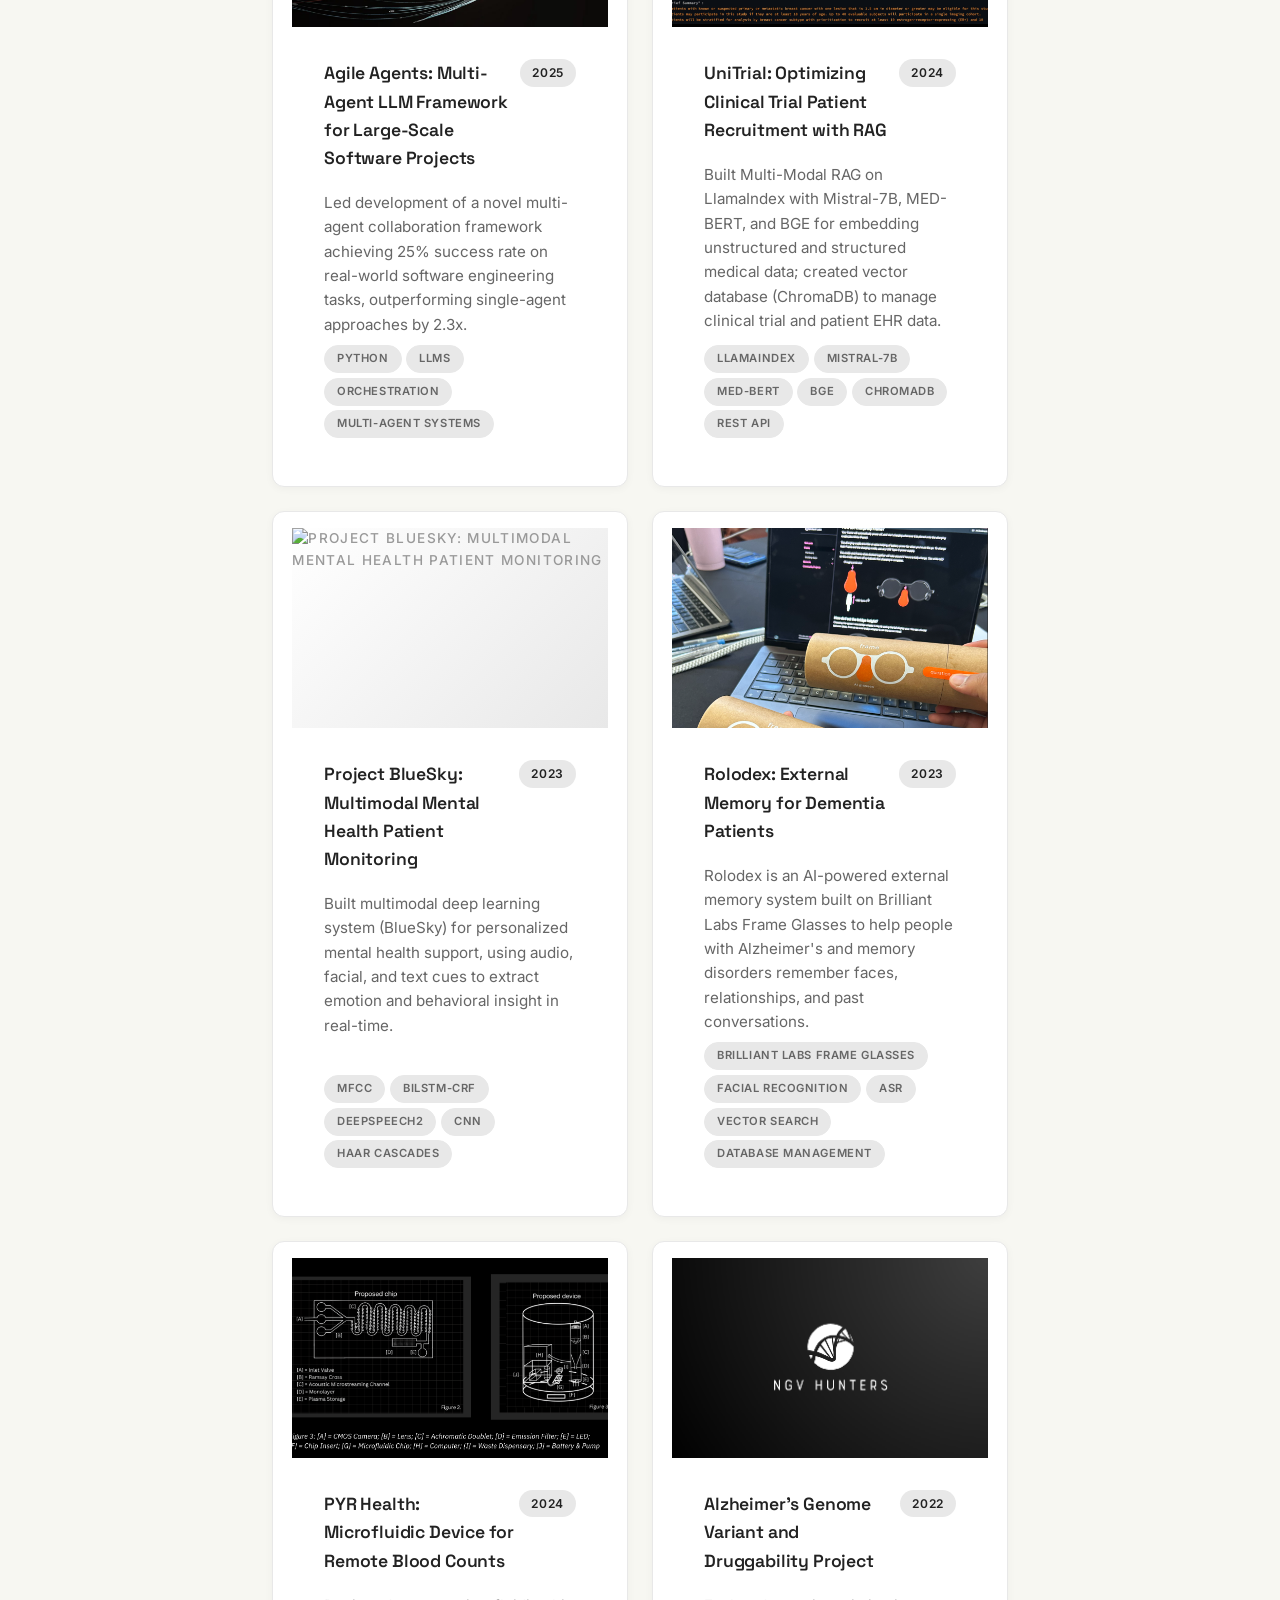
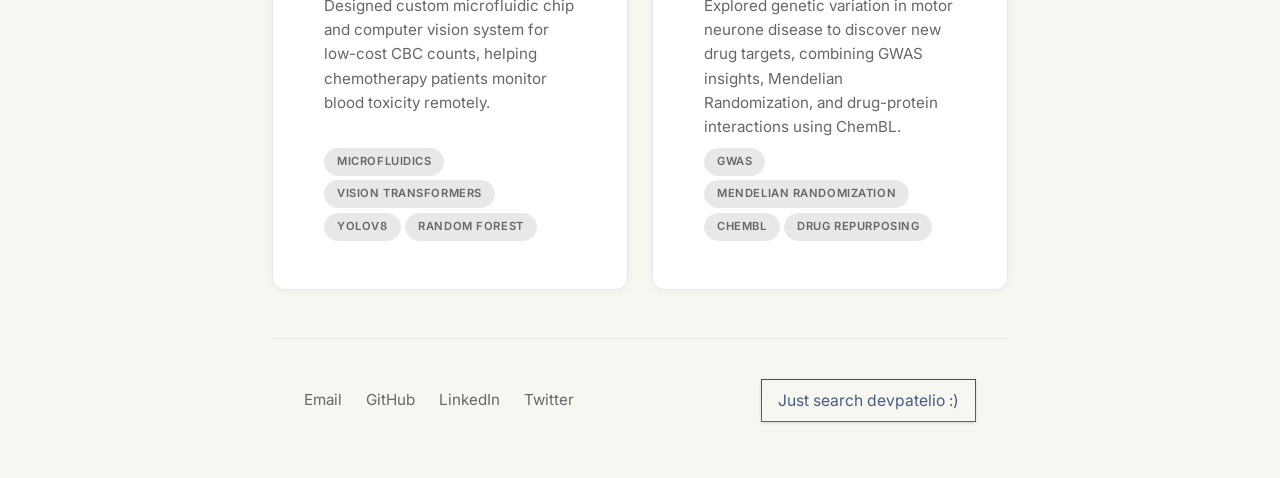
==== commit dc303ad8: "home page updates" ====
--- a/index.html
+++ b/index.html
@@ -81,15 +81,16 @@
                     </div>
                     <div class="header-text">
                         <h1 class="name">Dev Patel</h1>
-                        <p class="subtitle">Software engineer building AI systems and digital products</p>
+                        <p class="subtitle">I'm a research engineer building in ml systems and health tech.</p>
                     </div>
                 </div>
             </header>
 
             <section id="about" class="about-section">
                 <p class="about-text">
-                    I'm a software engineer passionate about building intelligent systems that solve real-world problems. 
-                    Currently focused on AI/ML applications, distributed systems, and creating intuitive user experiences.
+                    I'm currently at <a href="https://eecs.berkeley.edu/" class="contact-link hyperlink"> <strong> UC Berkeley </strong></a> studying EECS and building at the intersection of AI, hardware, and healthcare. I’ve worked across research, venture, and industry from compiler optimization at <a href="https://www.amd.com/en/products/software/vitis-ai.html" class="contact-link hyperlink"> <strong> AMD </strong></a> to LLMs for patient prediction at <a href="https://alaalab.berkeley.edu/home" class="contact-link hyperlink"> <strong> BAIR </strong></a>. 
+                    Previously, I was at <a href="http://jyelab.org/" class="contact-link hyperlink"> <strong> Gladstone Institutes </strong></a> building foundation models for multiomics and optimizing protein language models. 
+                    <br><br>I'm focused on solving deep systems problems at the core of modern AI, from edge deployment and compiler infrastructure to hardware software co-design for next generation accelerators. I’m driven by the challenge of making intelligent systems faster, more efficient, and more accessible, especially in high-impact areas like healthcare and edge inference.
                 </p>
                 
                 <div class="image-carousel" id="imageCarousel">
--- a/styles.css
+++ b/styles.css
@@ -91,6 +91,10 @@
     border-bottom: 1px solid var(--border);
     z-index: 1000;
     transition: var(--transition);
+}
+
+.hyperlink {
+    color: white;
 }
 
 .nav-container {
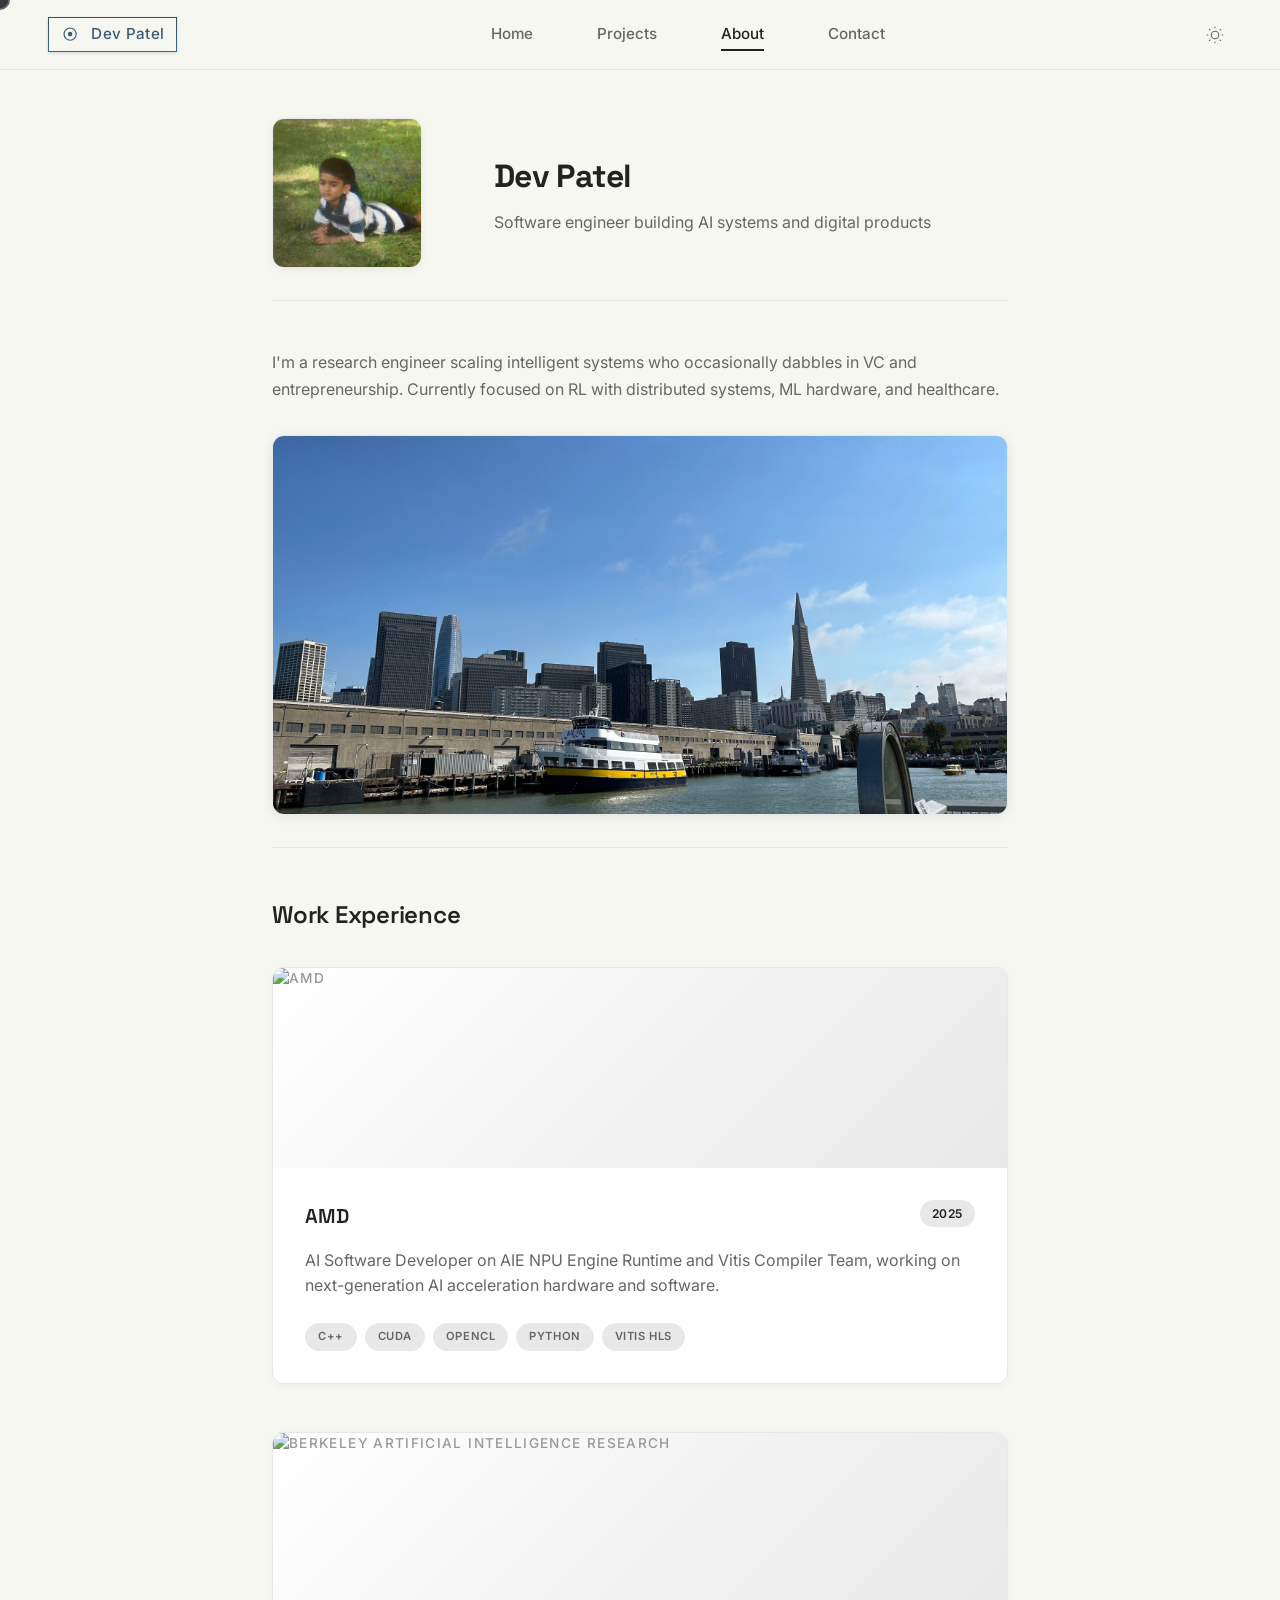
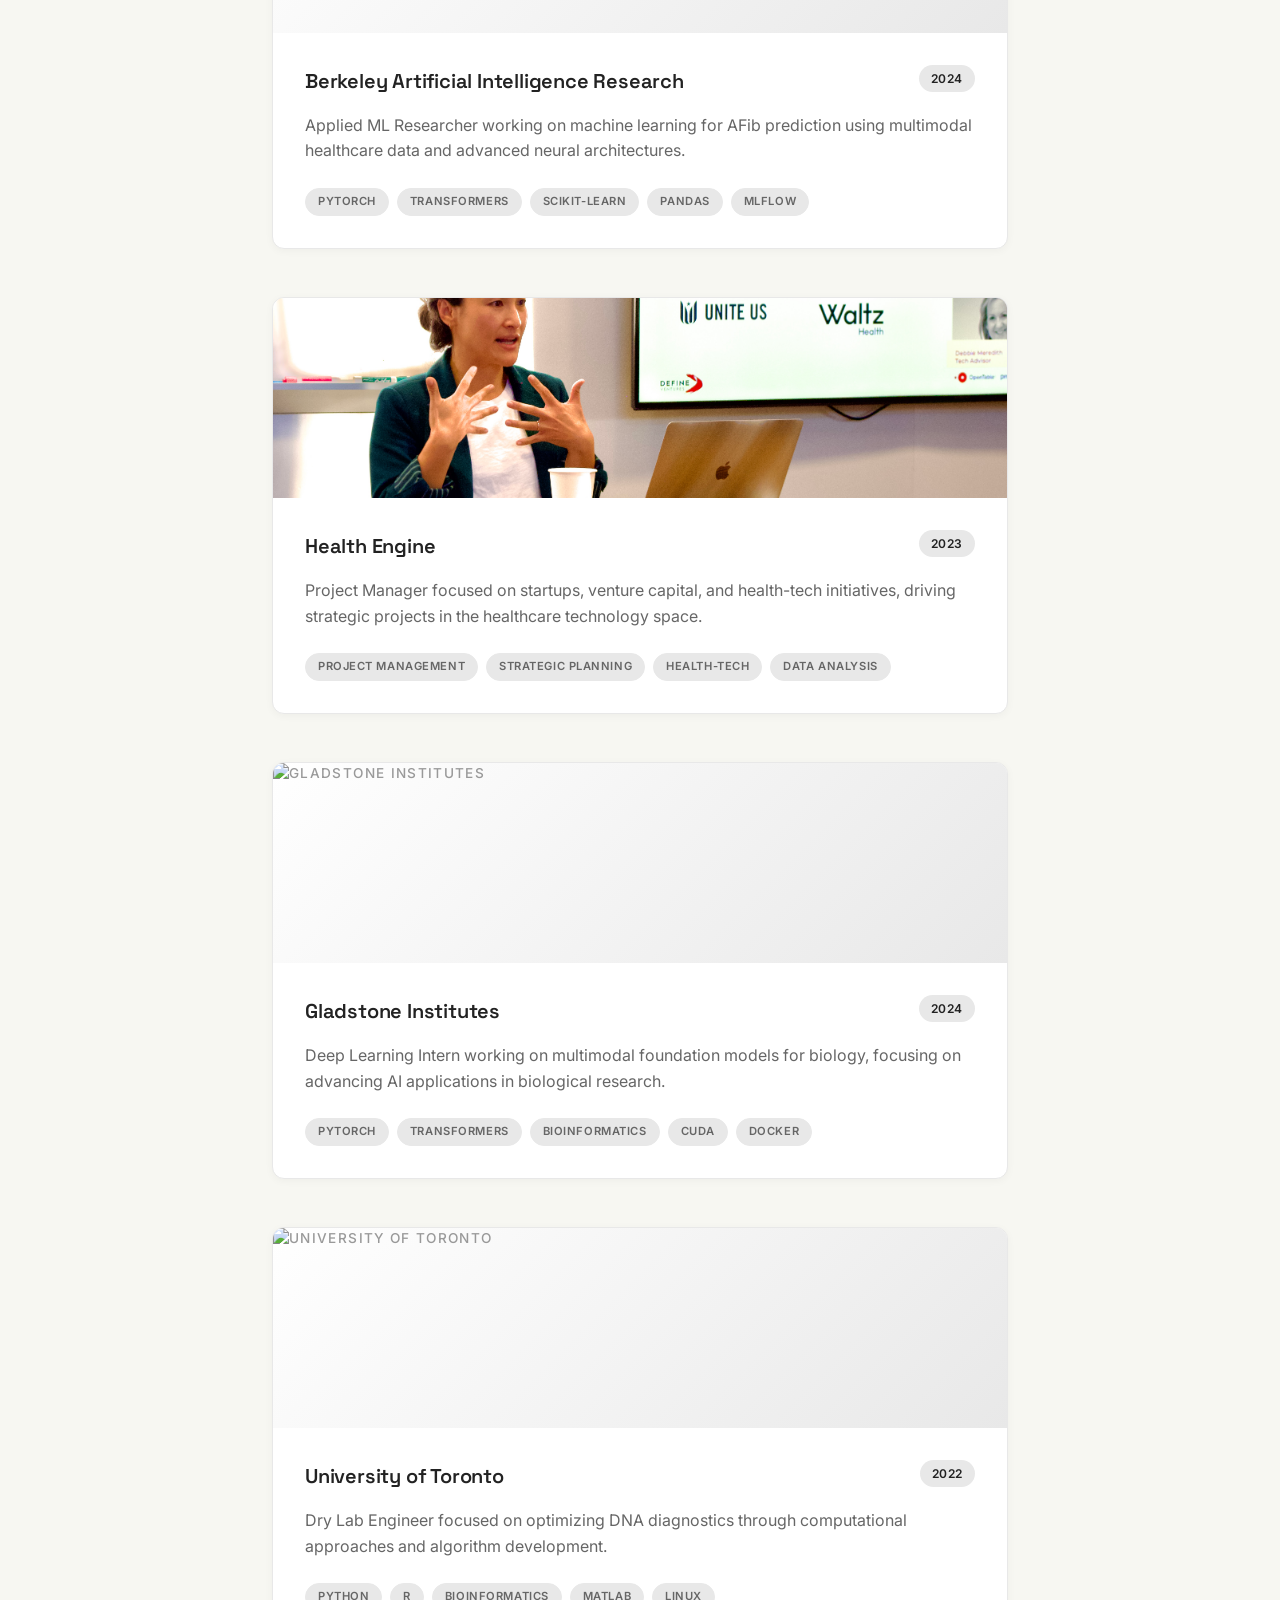
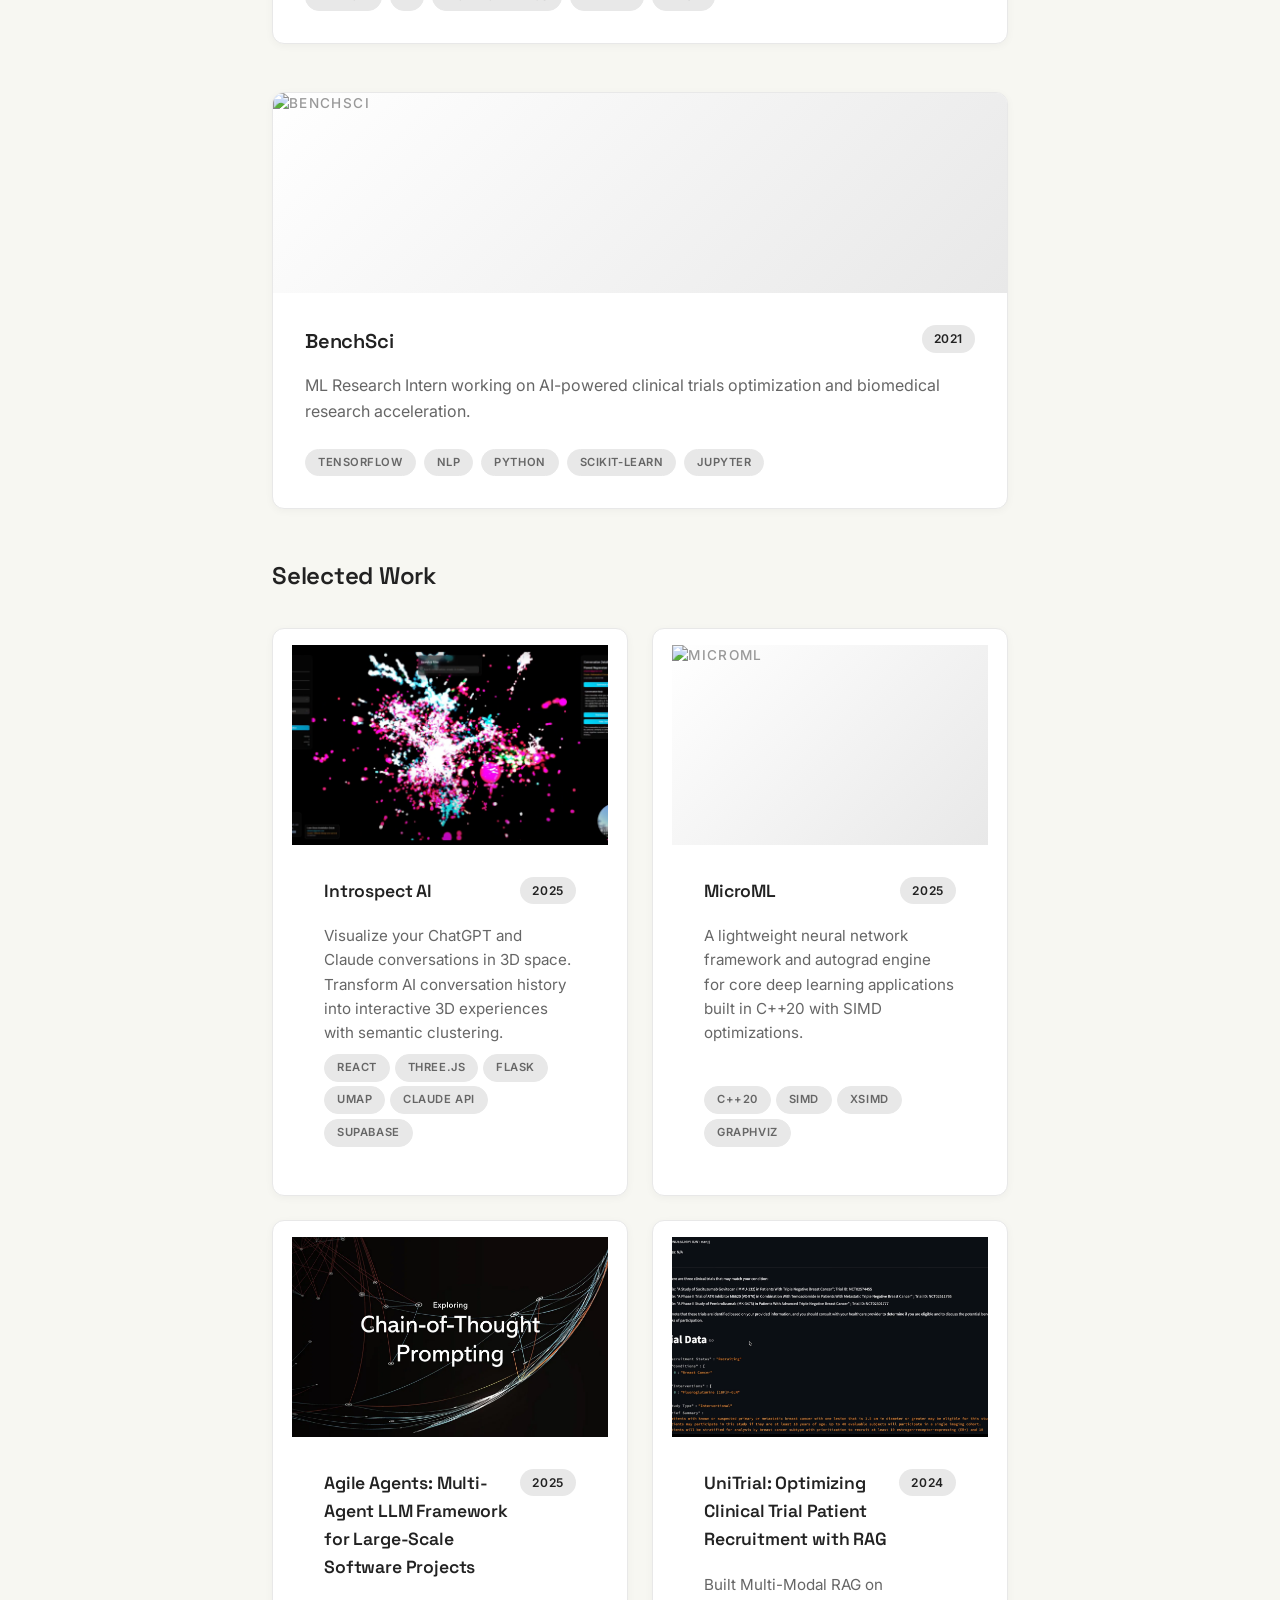
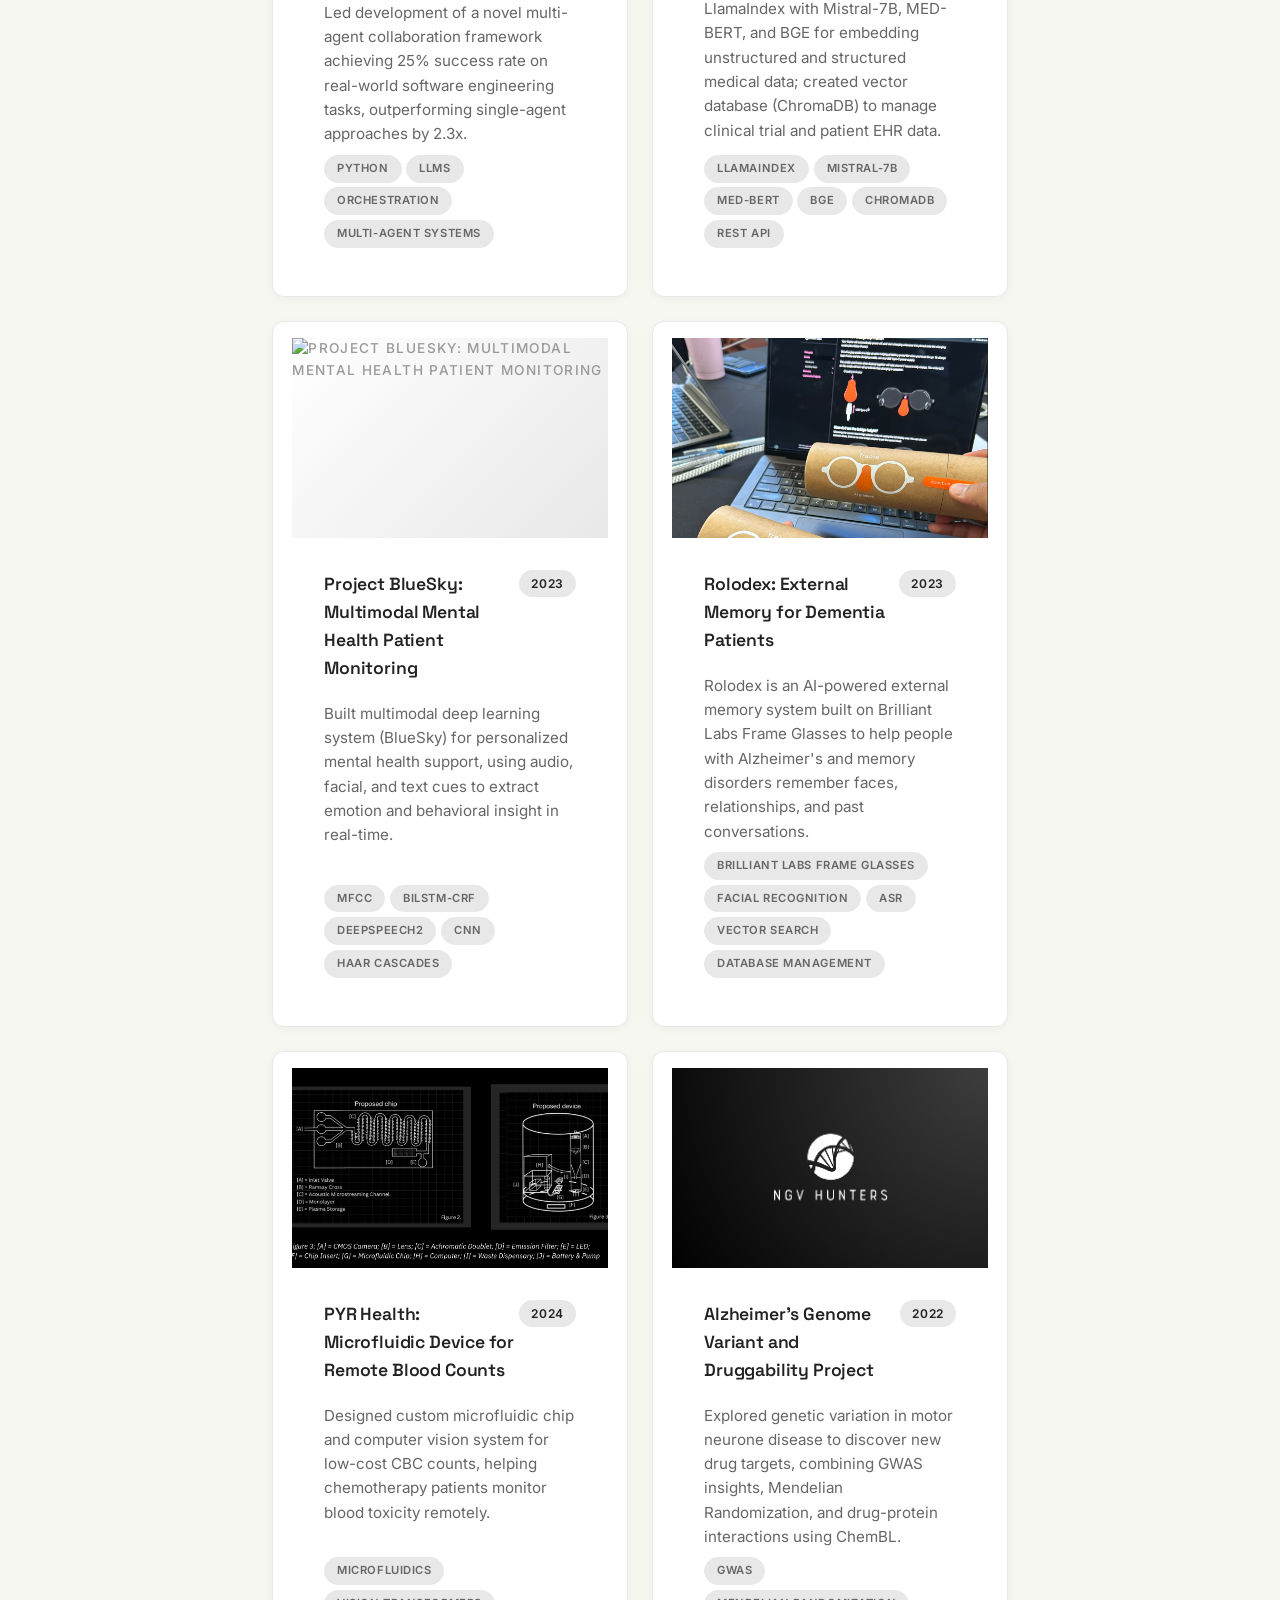
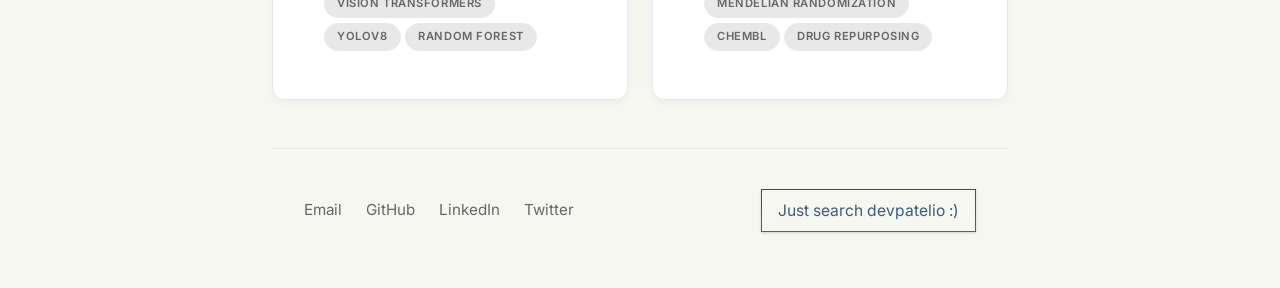
==== commit ca46590c: "done" ====
--- a/index.html
+++ b/index.html
@@ -81,16 +81,15 @@
                     </div>
                     <div class="header-text">
                         <h1 class="name">Dev Patel</h1>
-                        <p class="subtitle">I'm a research engineer building in ml systems and health tech.</p>
+                        <p class="subtitle">Software engineer building AI systems and digital products</p>
                     </div>
                 </div>
             </header>
 
             <section id="about" class="about-section">
                 <p class="about-text">
-                    I'm currently at <a href="https://eecs.berkeley.edu/" class="contact-link hyperlink"> <strong> UC Berkeley </strong></a> studying EECS and building at the intersection of AI, hardware, and healthcare. I’ve worked across research, venture, and industry from compiler optimization at <a href="https://www.amd.com/en/products/software/vitis-ai.html" class="contact-link hyperlink"> <strong> AMD </strong></a> to LLMs for patient prediction at <a href="https://alaalab.berkeley.edu/home" class="contact-link hyperlink"> <strong> BAIR </strong></a>. 
-                    Previously, I was at <a href="http://jyelab.org/" class="contact-link hyperlink"> <strong> Gladstone Institutes </strong></a> building foundation models for multiomics and optimizing protein language models. 
-                    <br><br>I'm focused on solving deep systems problems at the core of modern AI, from edge deployment and compiler infrastructure to hardware software co-design for next generation accelerators. I’m driven by the challenge of making intelligent systems faster, more efficient, and more accessible, especially in high-impact areas like healthcare and edge inference.
+                    I'm a research engineer scaling intelligent systems who occasionally dabbles in VC and entrepreneurship. 
+                    Currently focused on RL with distributed systems, ML hardware, and healthcare.
                 </p>
                 
                 <div class="image-carousel" id="imageCarousel">
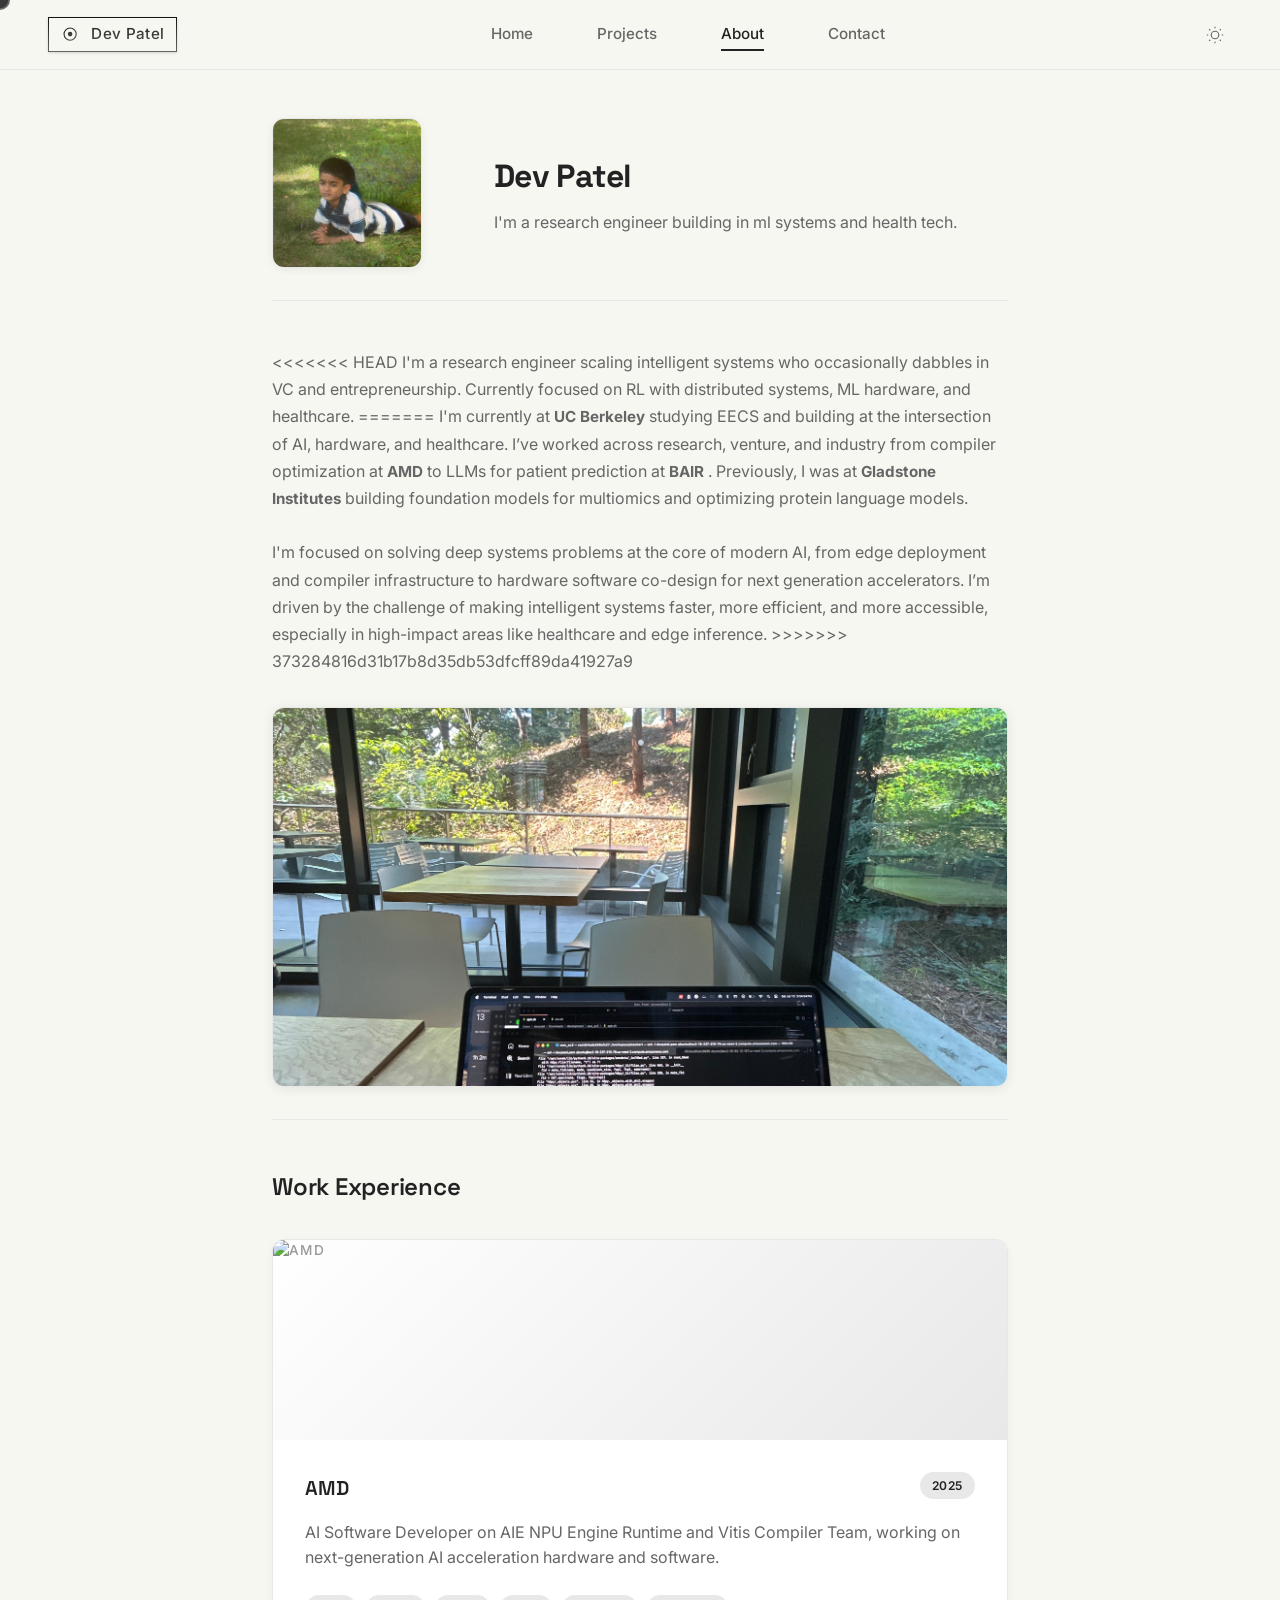
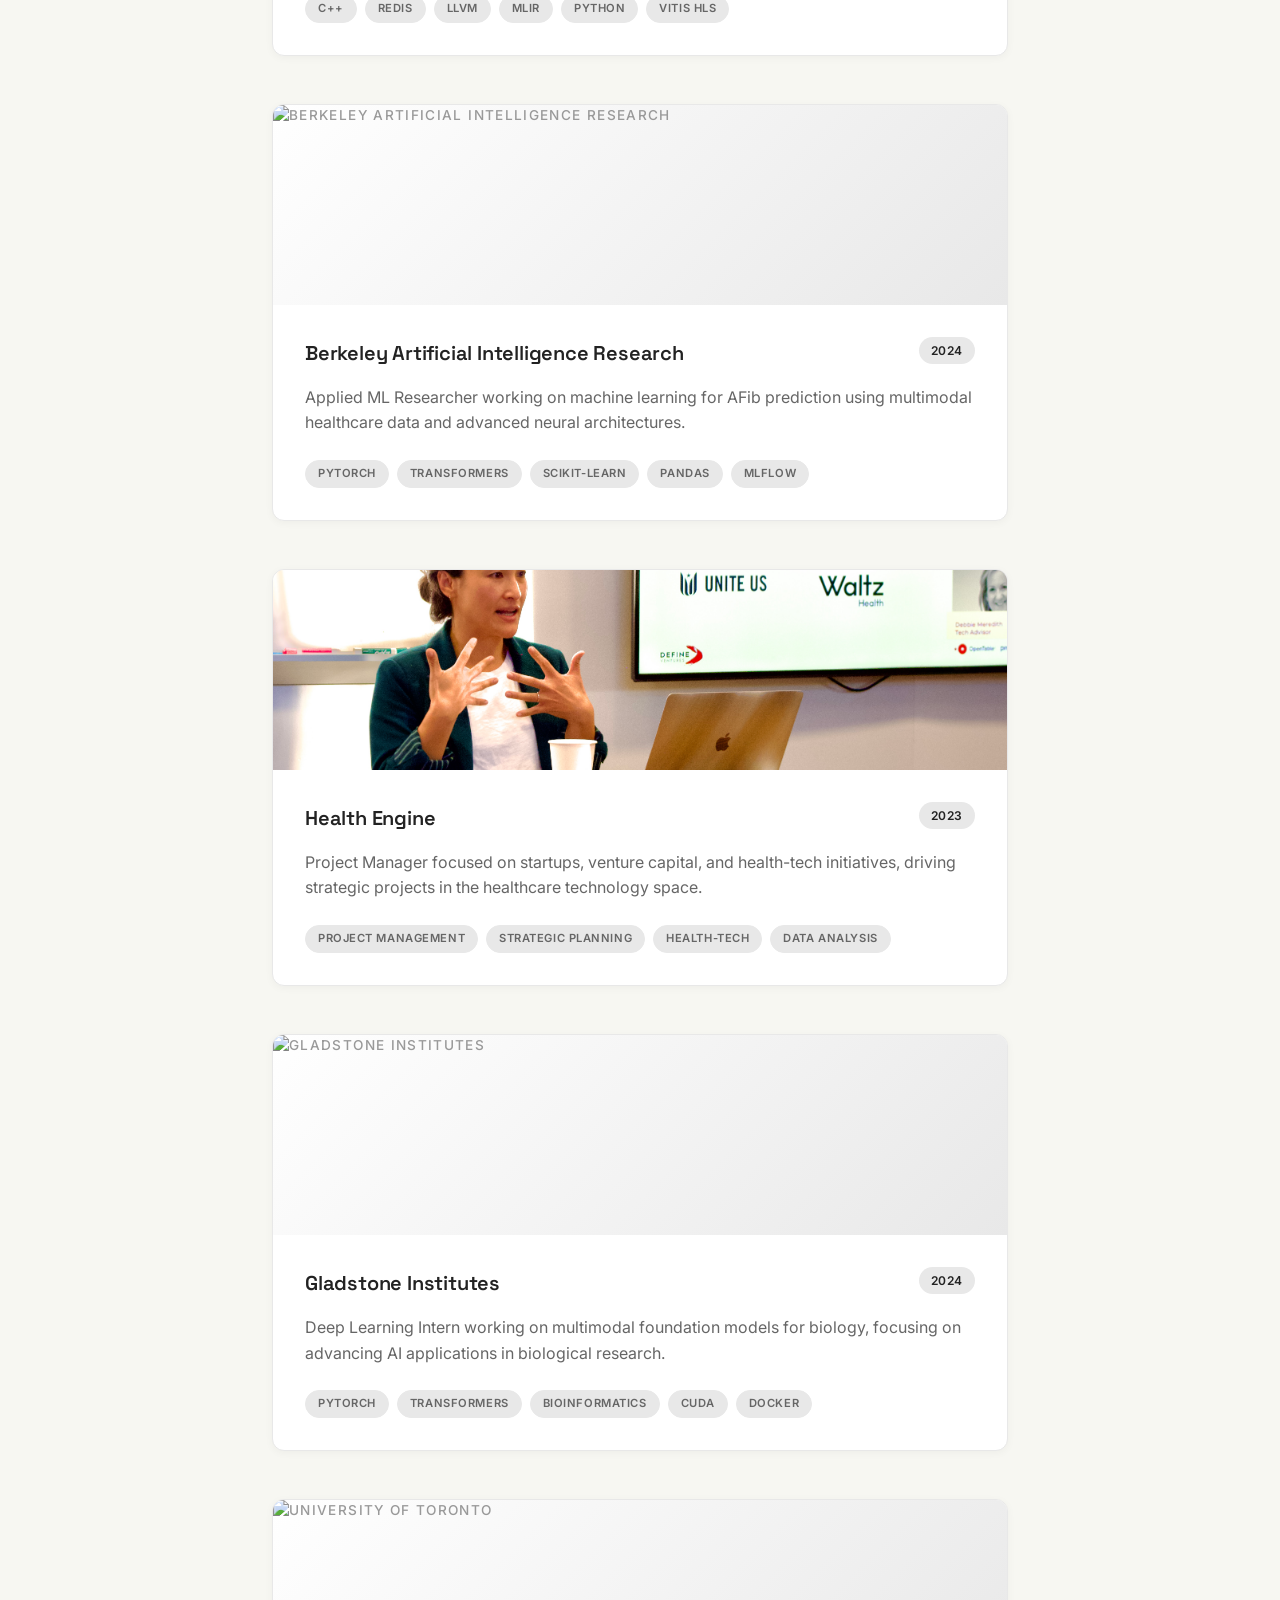
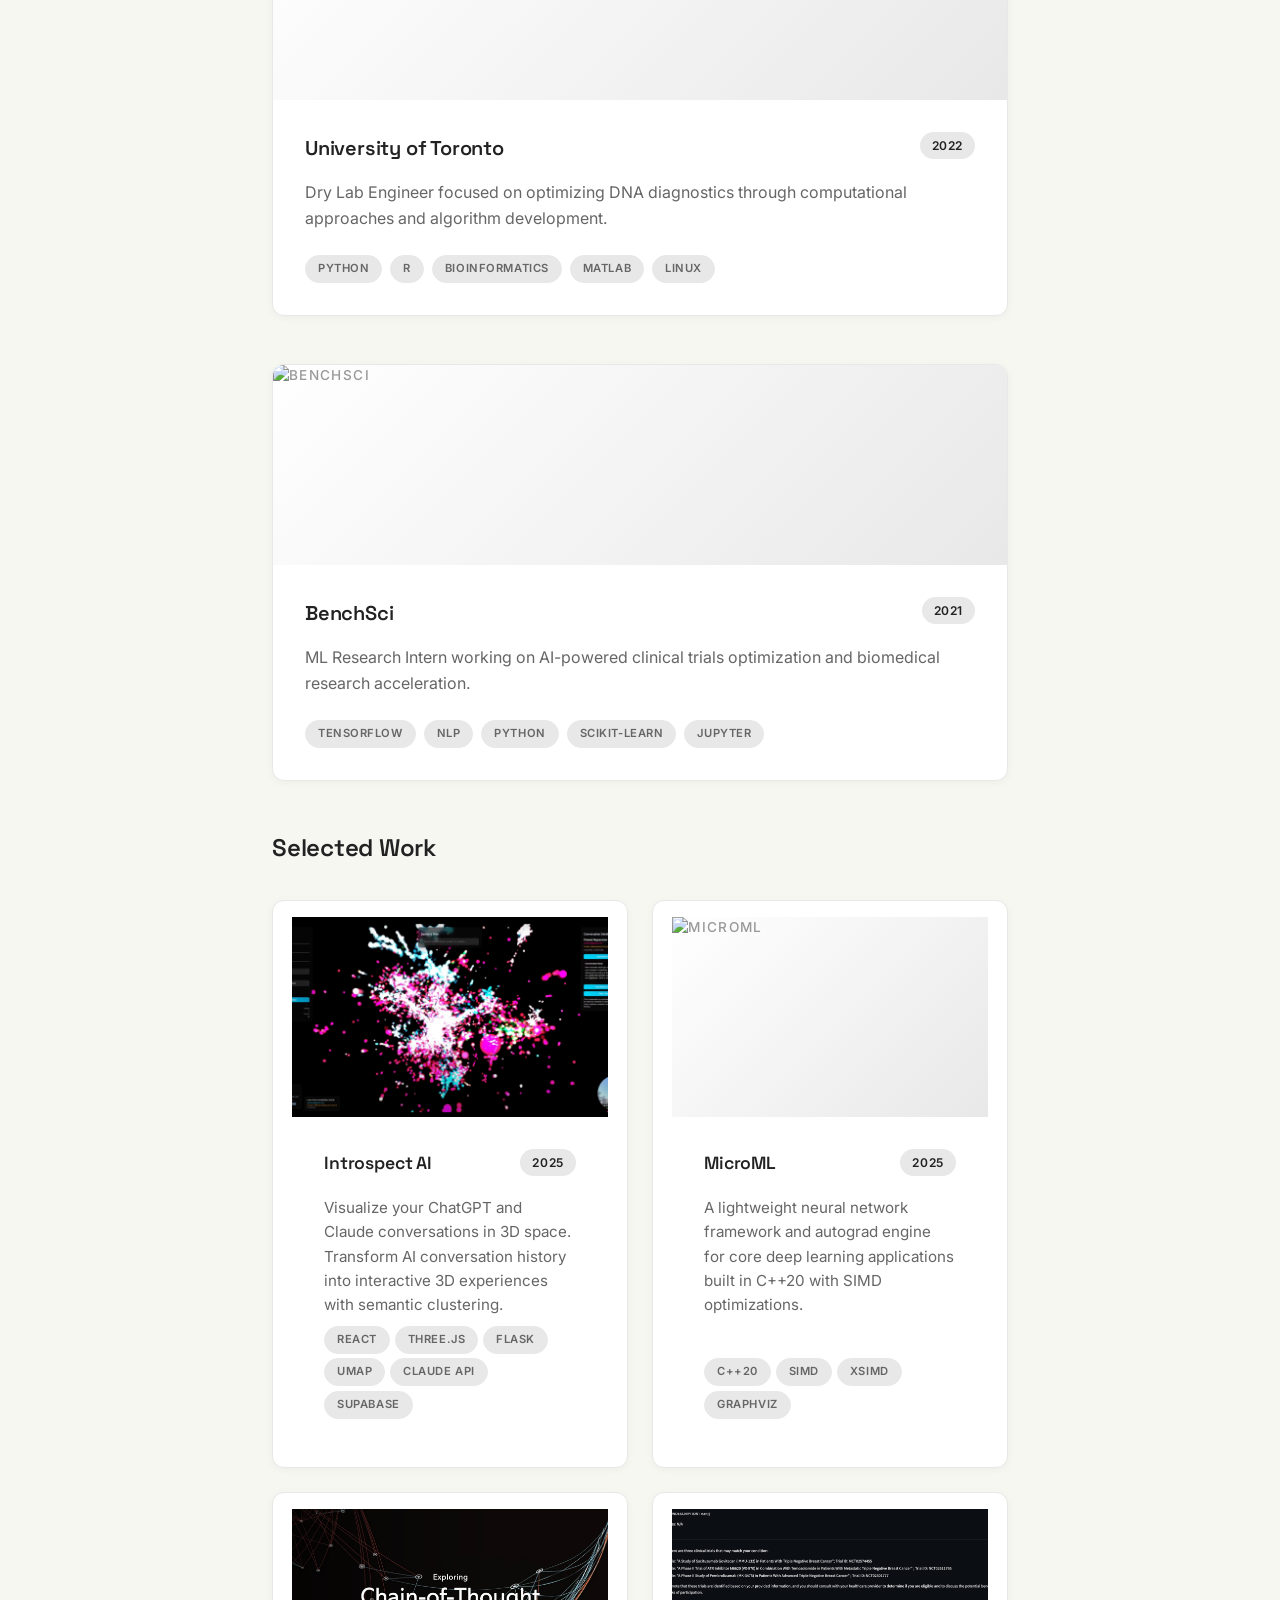
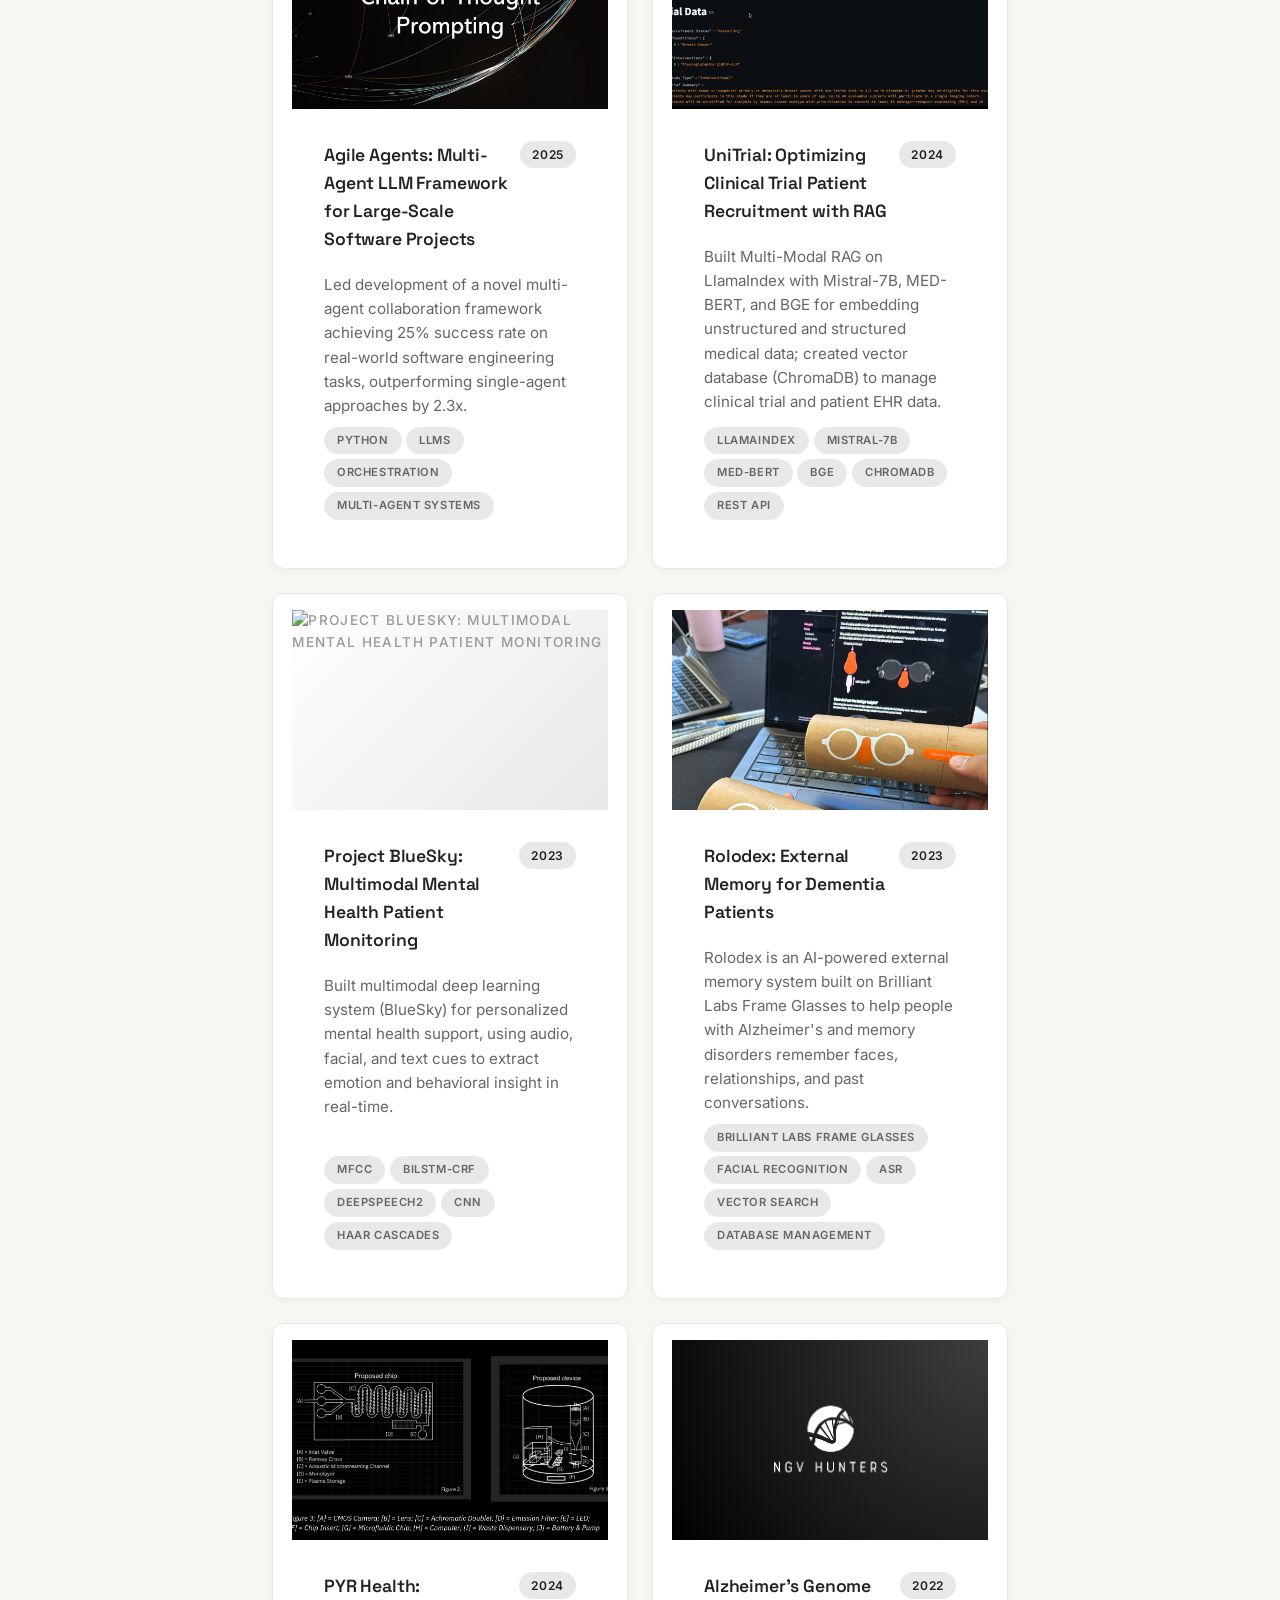
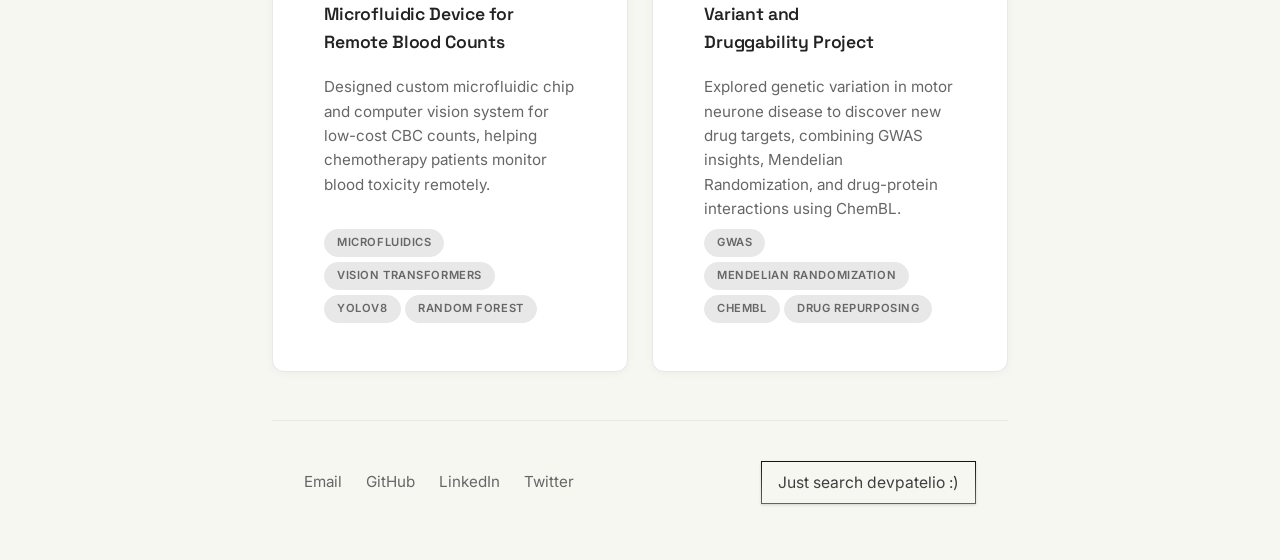
==== commit 5421ebaf: "done;" ====
--- a/index.html
+++ b/index.html
@@ -81,15 +81,21 @@
                     </div>
                     <div class="header-text">
                         <h1 class="name">Dev Patel</h1>
-                        <p class="subtitle">Software engineer building AI systems and digital products</p>
+                        <p class="subtitle">I'm a research engineer building in ml systems and health tech.</p>
                     </div>
                 </div>
             </header>
 
             <section id="about" class="about-section">
                 <p class="about-text">
+<<<<<<< HEAD
                     I'm a research engineer scaling intelligent systems who occasionally dabbles in VC and entrepreneurship. 
                     Currently focused on RL with distributed systems, ML hardware, and healthcare.
+=======
+                    I'm currently at <a href="https://eecs.berkeley.edu/" class="contact-link hyperlink"> <strong> UC Berkeley </strong></a> studying EECS and building at the intersection of AI, hardware, and healthcare. I’ve worked across research, venture, and industry from compiler optimization at <a href="https://www.amd.com/en/products/software/vitis-ai.html" class="contact-link hyperlink"> <strong> AMD </strong></a> to LLMs for patient prediction at <a href="https://alaalab.berkeley.edu/home" class="contact-link hyperlink"> <strong> BAIR </strong></a>. 
+                    Previously, I was at <a href="http://jyelab.org/" class="contact-link hyperlink"> <strong> Gladstone Institutes </strong></a> building foundation models for multiomics and optimizing protein language models. 
+                    <br><br>I'm focused on solving deep systems problems at the core of modern AI, from edge deployment and compiler infrastructure to hardware software co-design for next generation accelerators. I’m driven by the challenge of making intelligent systems faster, more efficient, and more accessible, especially in high-impact areas like healthcare and edge inference.
+>>>>>>> 373284816d31b17b8d35db53dfcff89da41927a9
                 </p>
                 
                 <div class="image-carousel" id="imageCarousel">
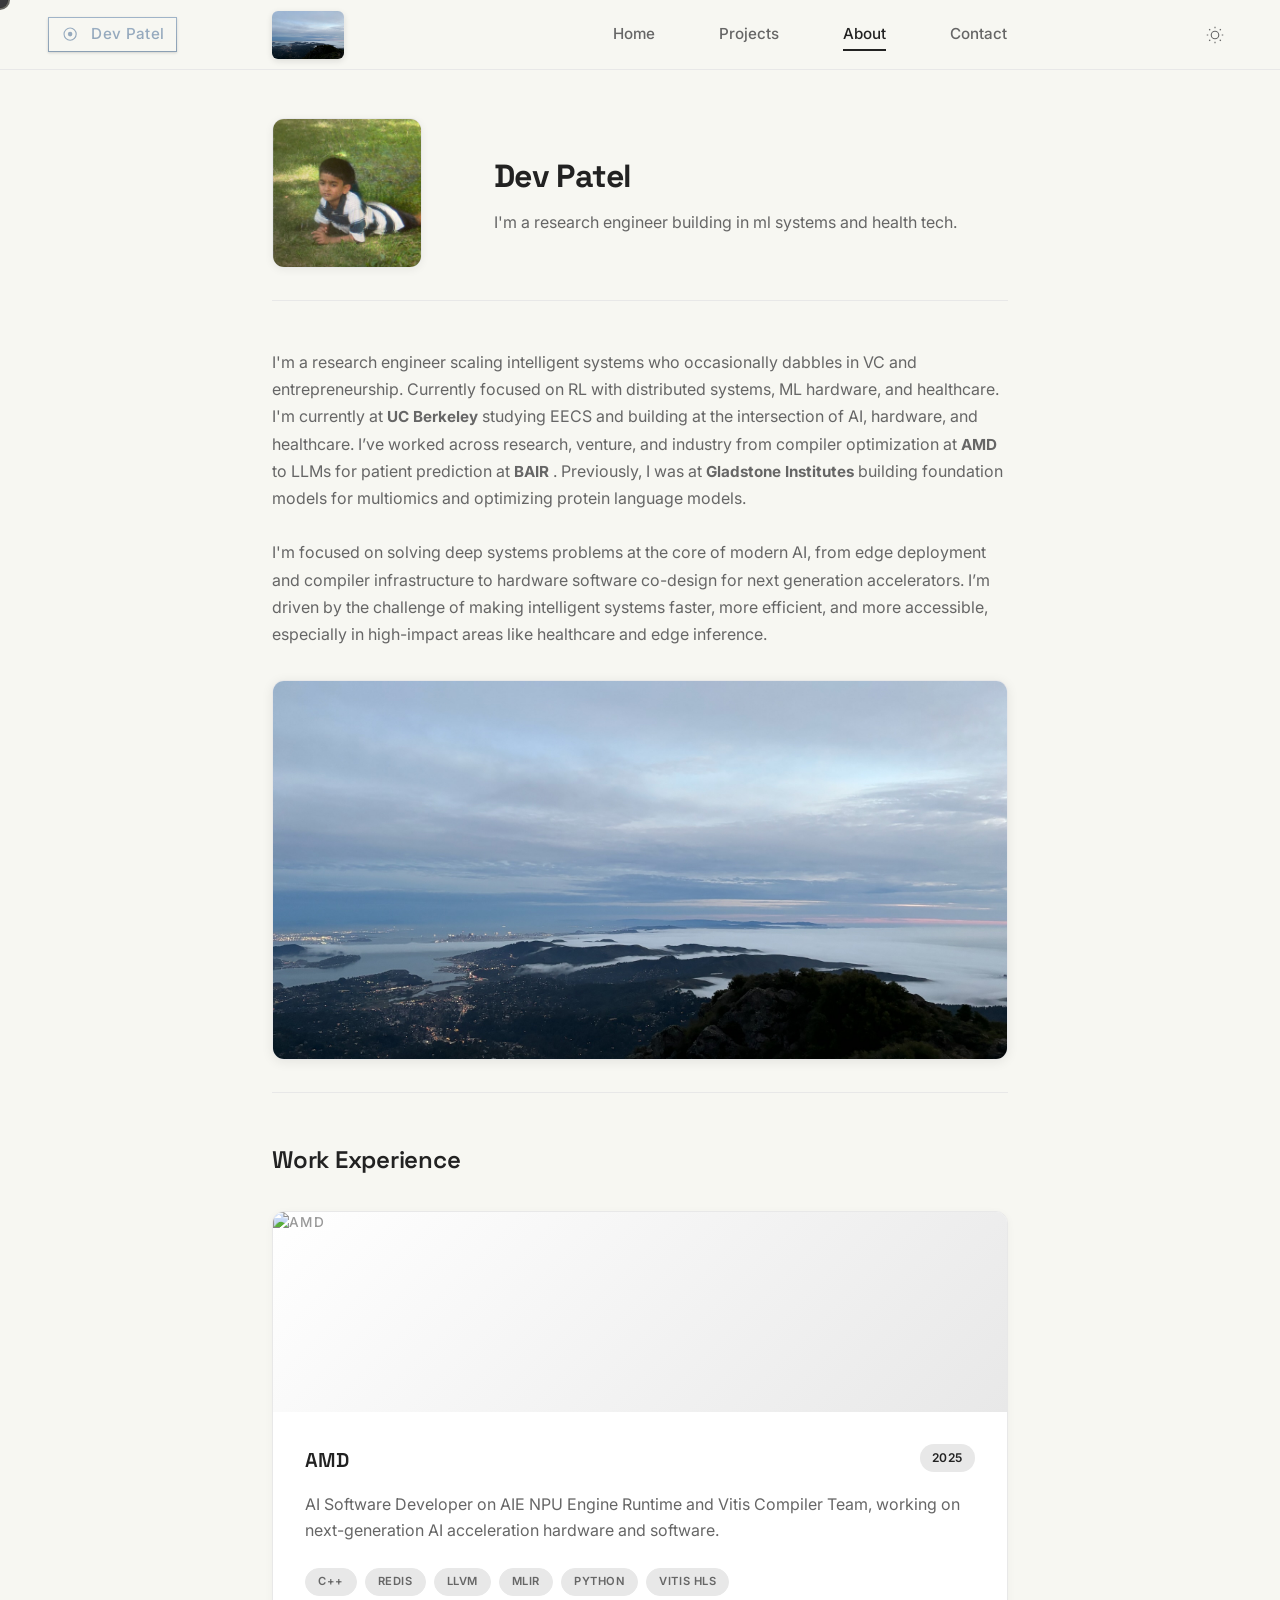
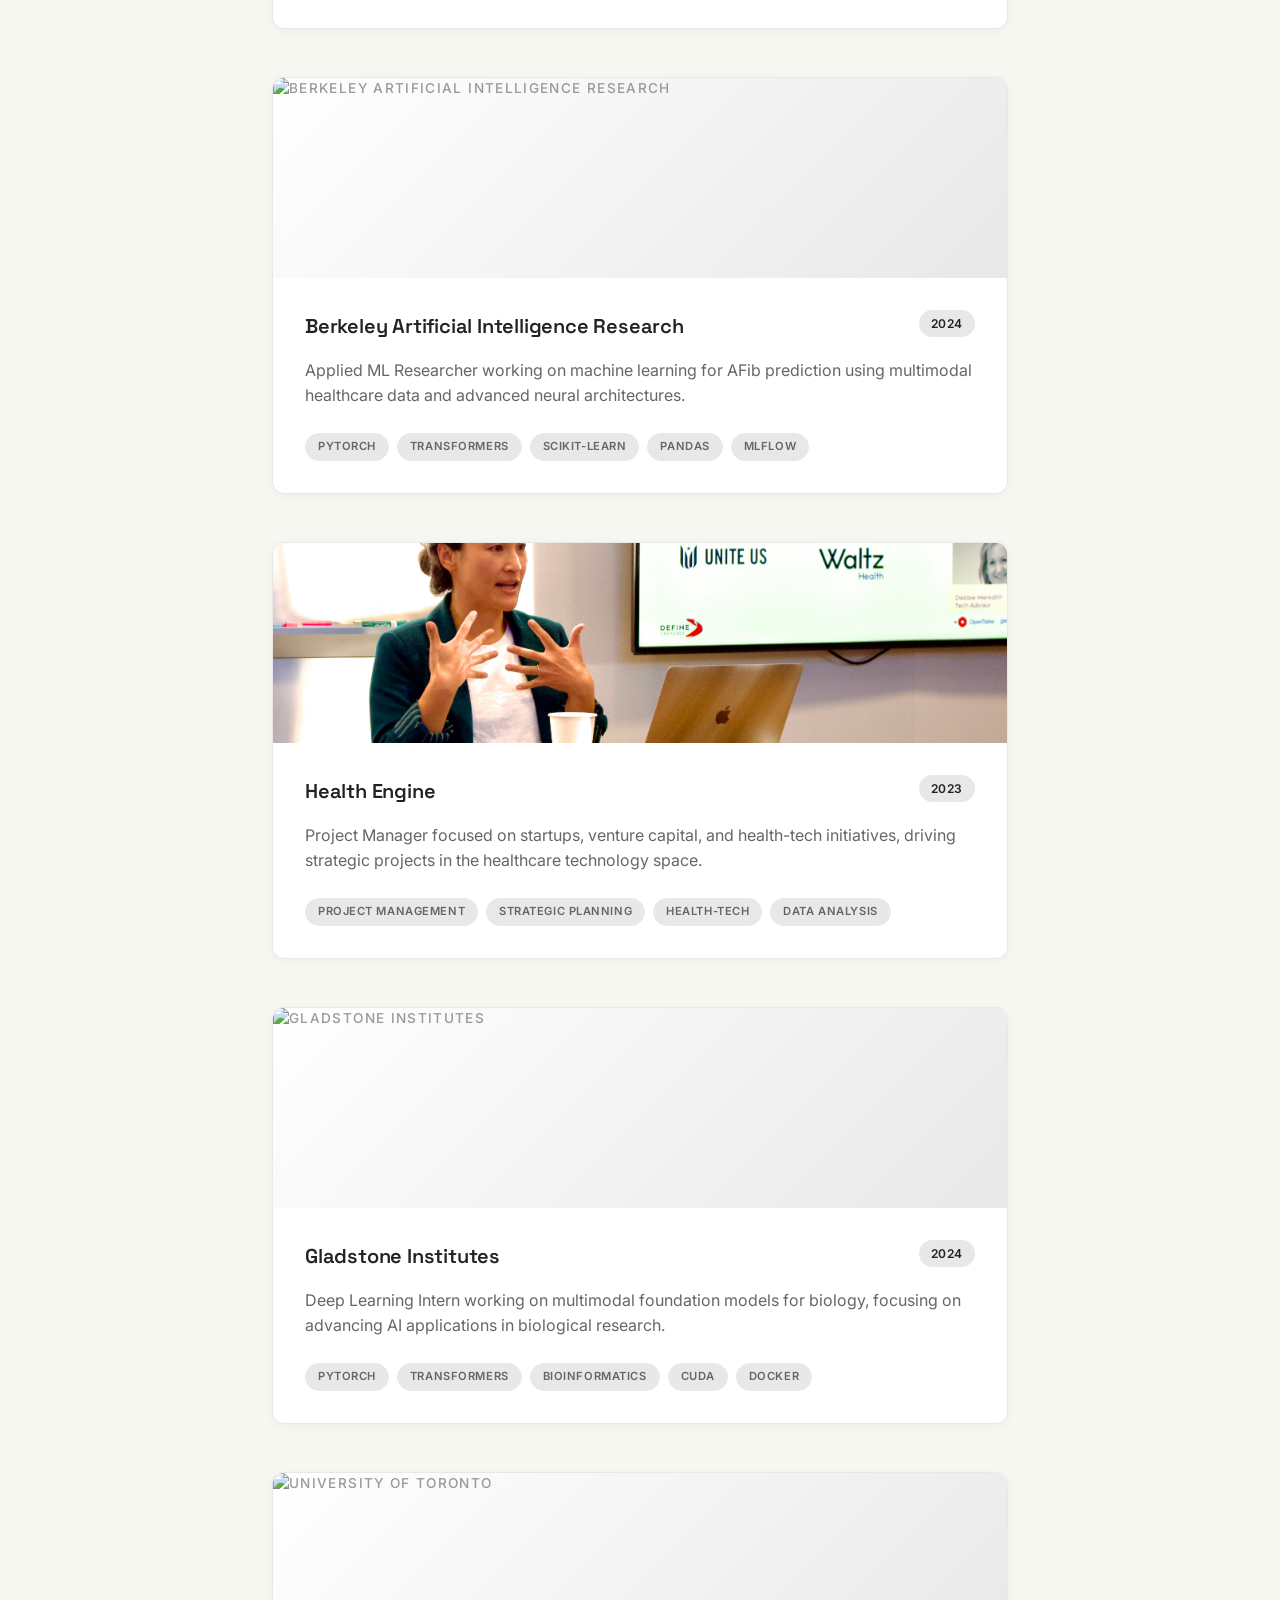
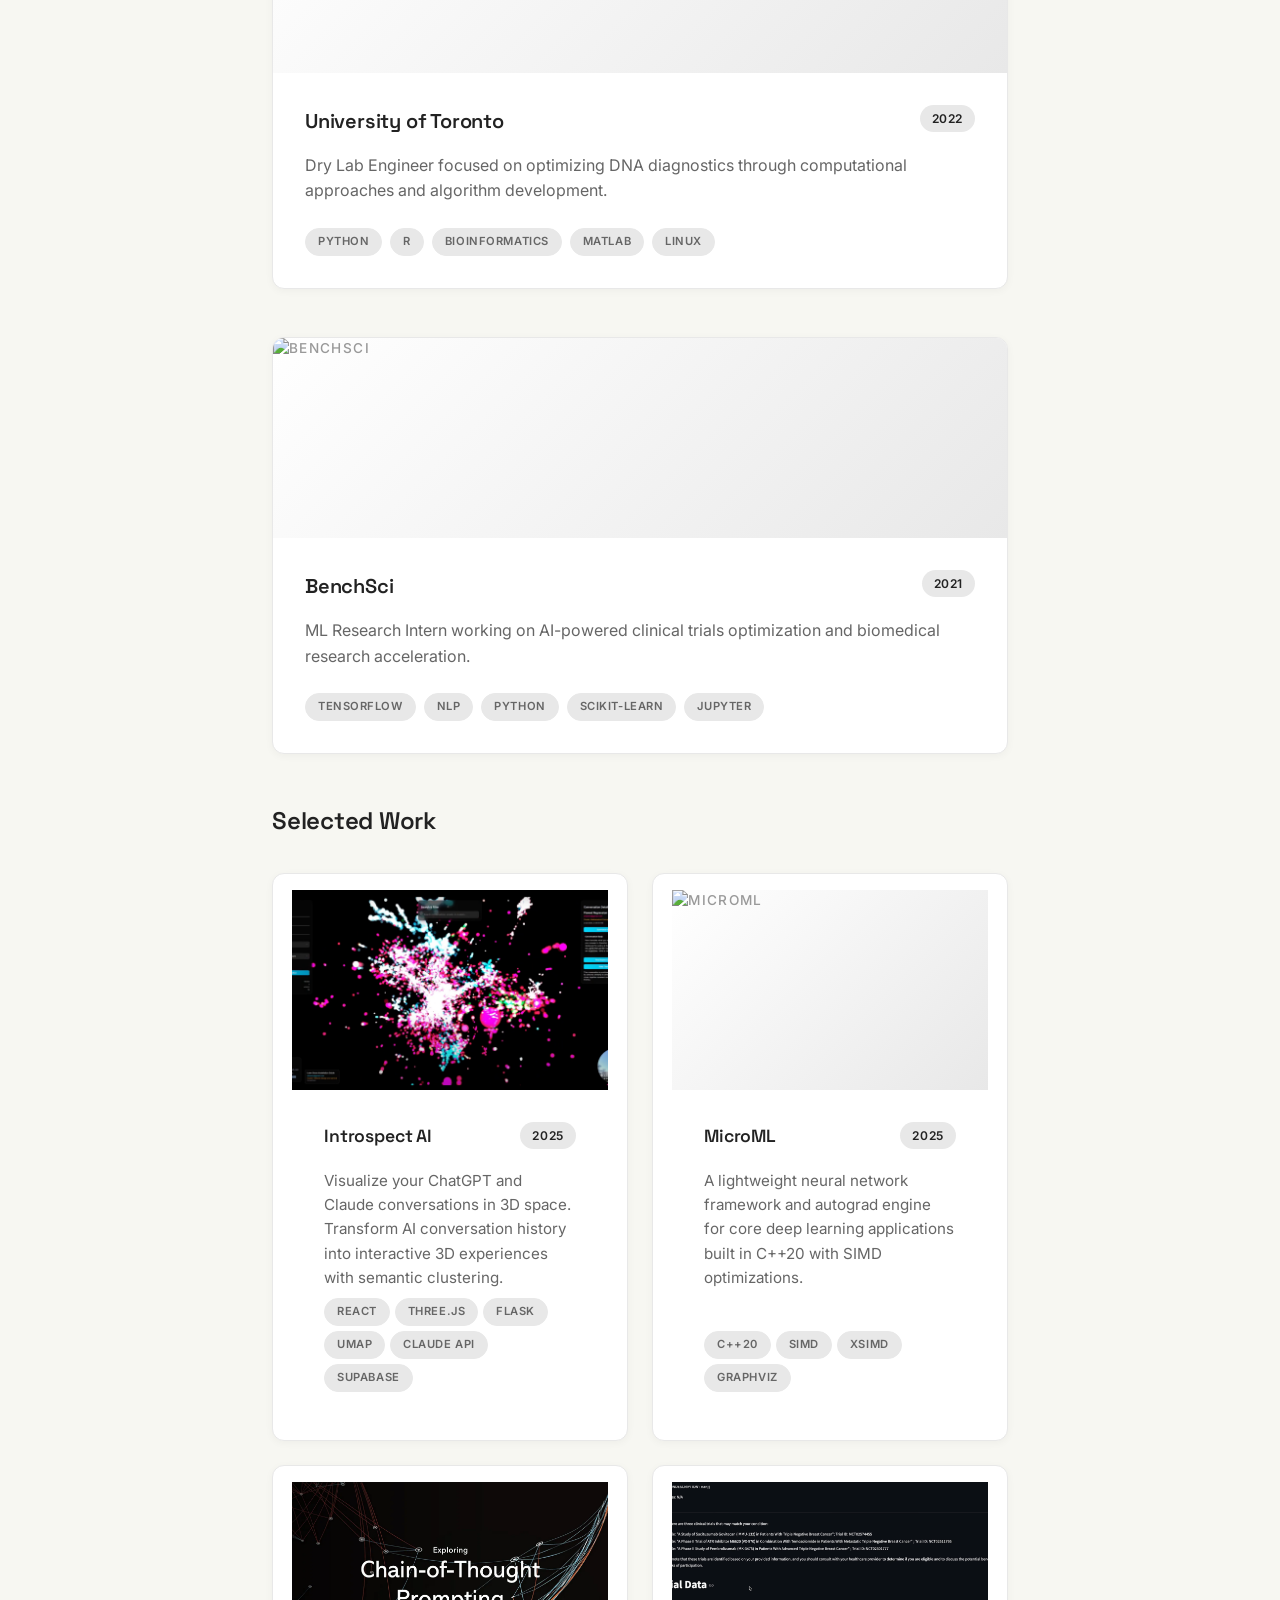
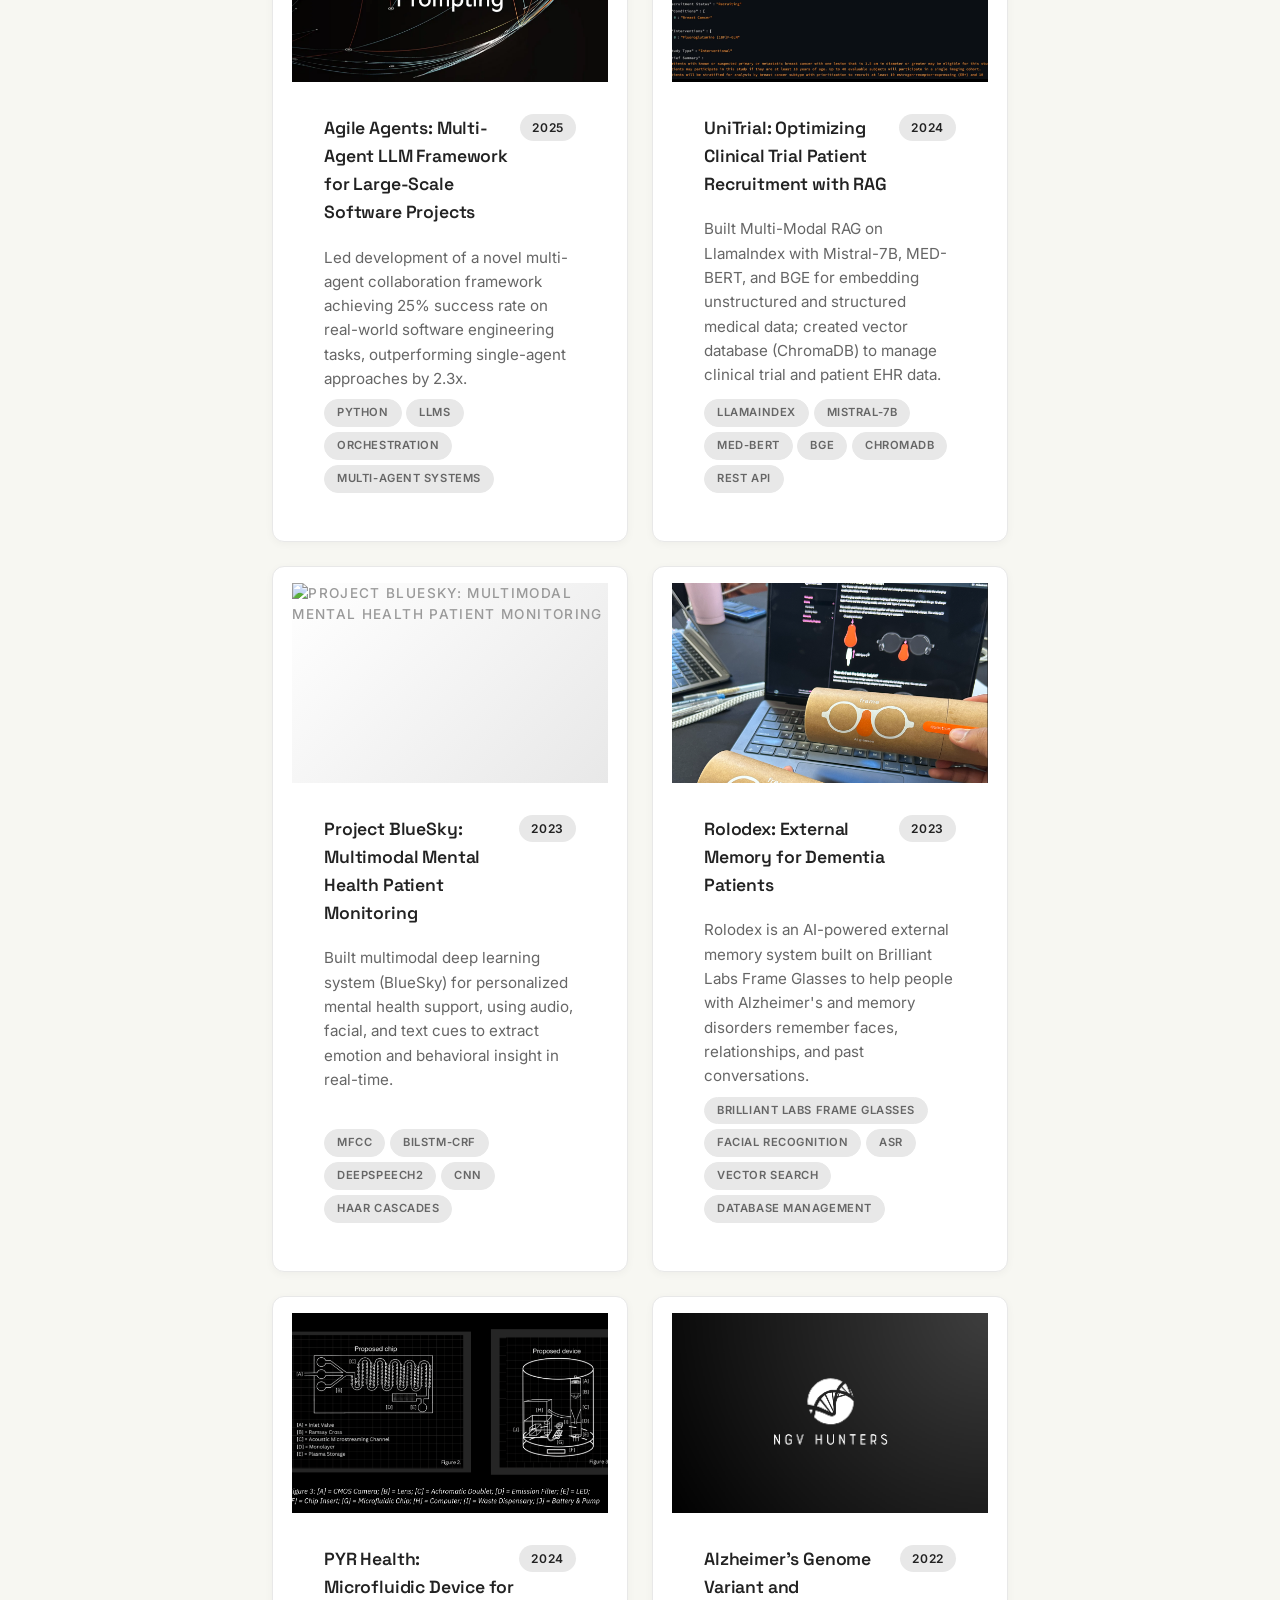
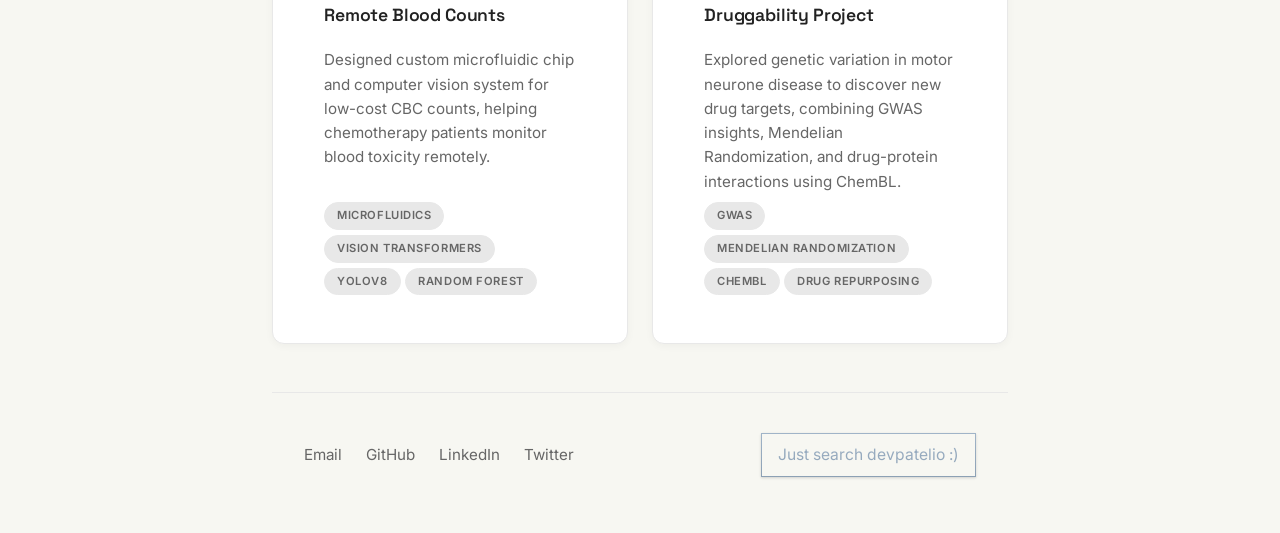
==== commit 9b90895e: "Revise about section in index.html Updated personal description to reflect current studies and exper" ====
--- a/index.html
+++ b/index.html
@@ -88,14 +88,12 @@
 
             <section id="about" class="about-section">
                 <p class="about-text">
-<<<<<<< HEAD
                     I'm a research engineer scaling intelligent systems who occasionally dabbles in VC and entrepreneurship. 
                     Currently focused on RL with distributed systems, ML hardware, and healthcare.
-=======
+                    
                     I'm currently at <a href="https://eecs.berkeley.edu/" class="contact-link hyperlink"> <strong> UC Berkeley </strong></a> studying EECS and building at the intersection of AI, hardware, and healthcare. I’ve worked across research, venture, and industry from compiler optimization at <a href="https://www.amd.com/en/products/software/vitis-ai.html" class="contact-link hyperlink"> <strong> AMD </strong></a> to LLMs for patient prediction at <a href="https://alaalab.berkeley.edu/home" class="contact-link hyperlink"> <strong> BAIR </strong></a>. 
                     Previously, I was at <a href="http://jyelab.org/" class="contact-link hyperlink"> <strong> Gladstone Institutes </strong></a> building foundation models for multiomics and optimizing protein language models. 
                     <br><br>I'm focused on solving deep systems problems at the core of modern AI, from edge deployment and compiler infrastructure to hardware software co-design for next generation accelerators. I’m driven by the challenge of making intelligent systems faster, more efficient, and more accessible, especially in high-impact areas like healthcare and edge inference.
->>>>>>> 373284816d31b17b8d35db53dfcff89da41927a9
                 </p>
                 
                 <div class="image-carousel" id="imageCarousel">
@@ -156,4 +154,4 @@
 
     <script src="script.js"></script>
 </body>
-</html>+</html>
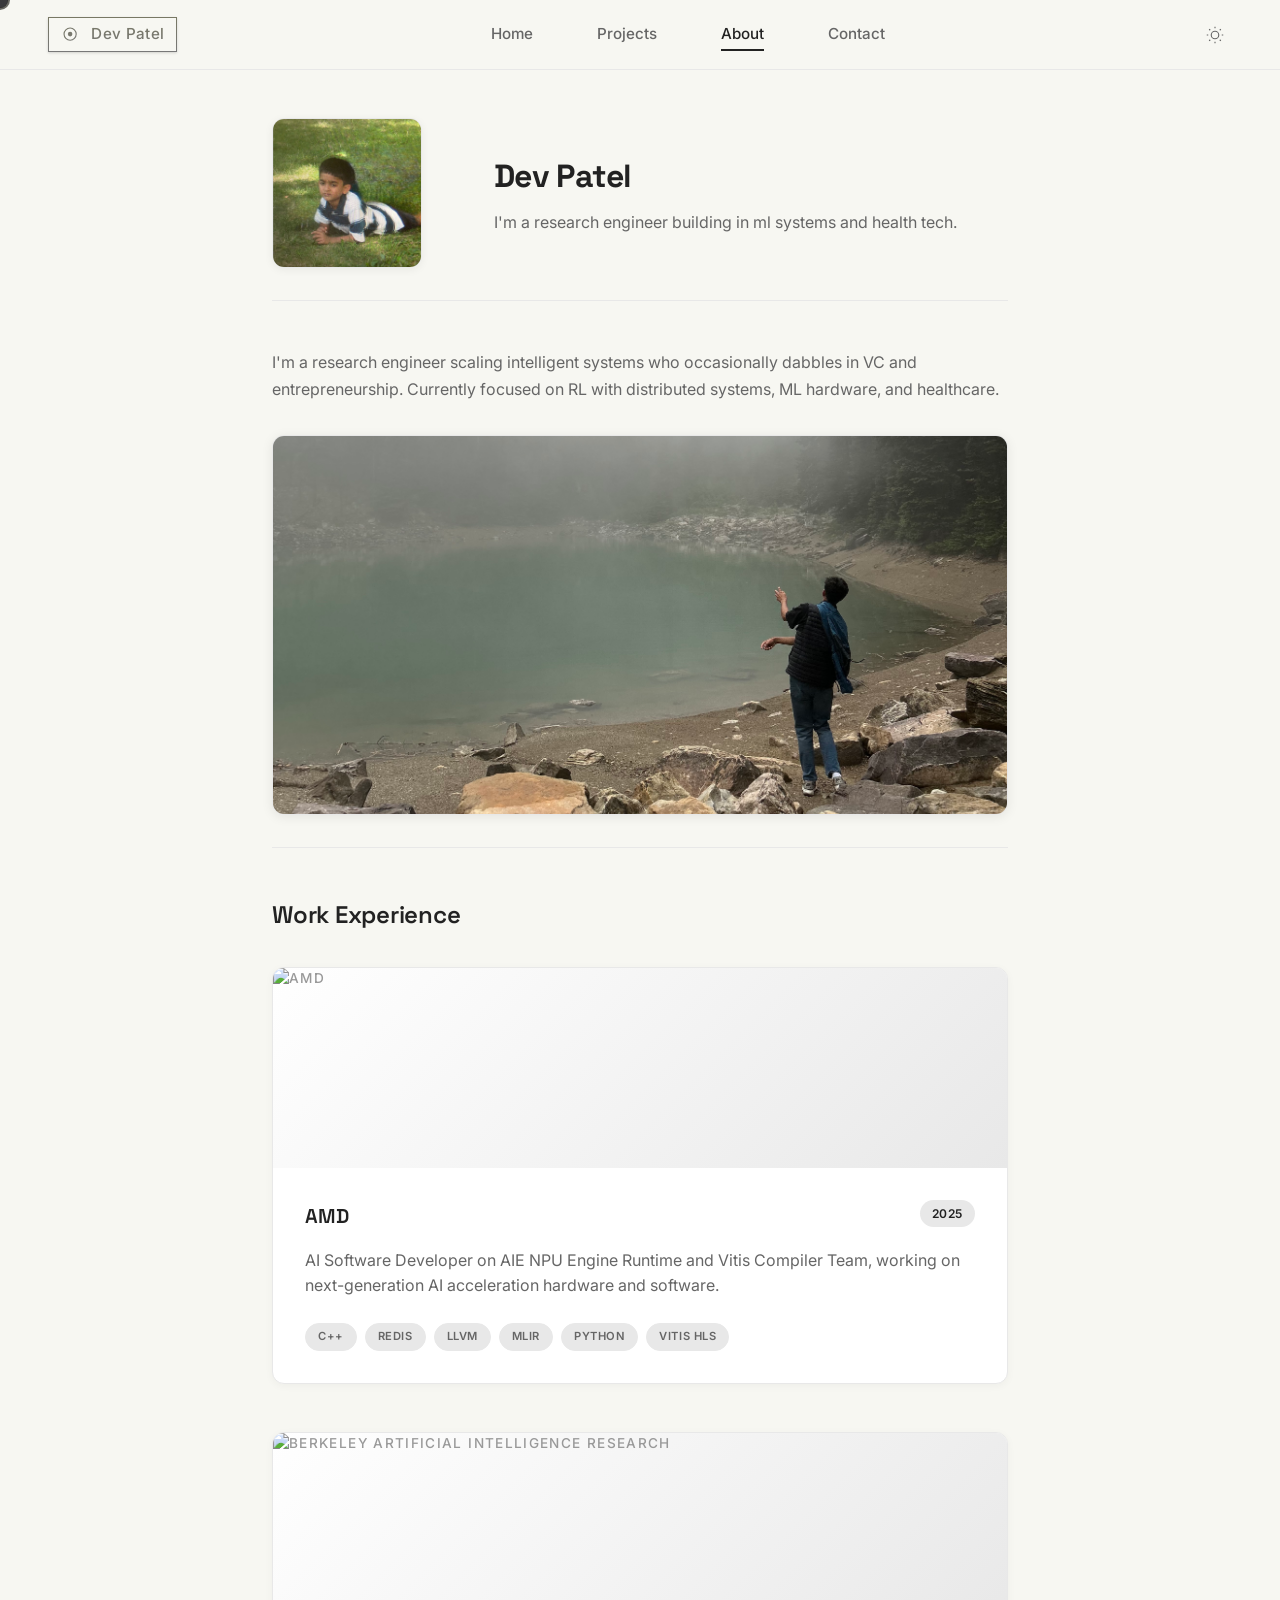
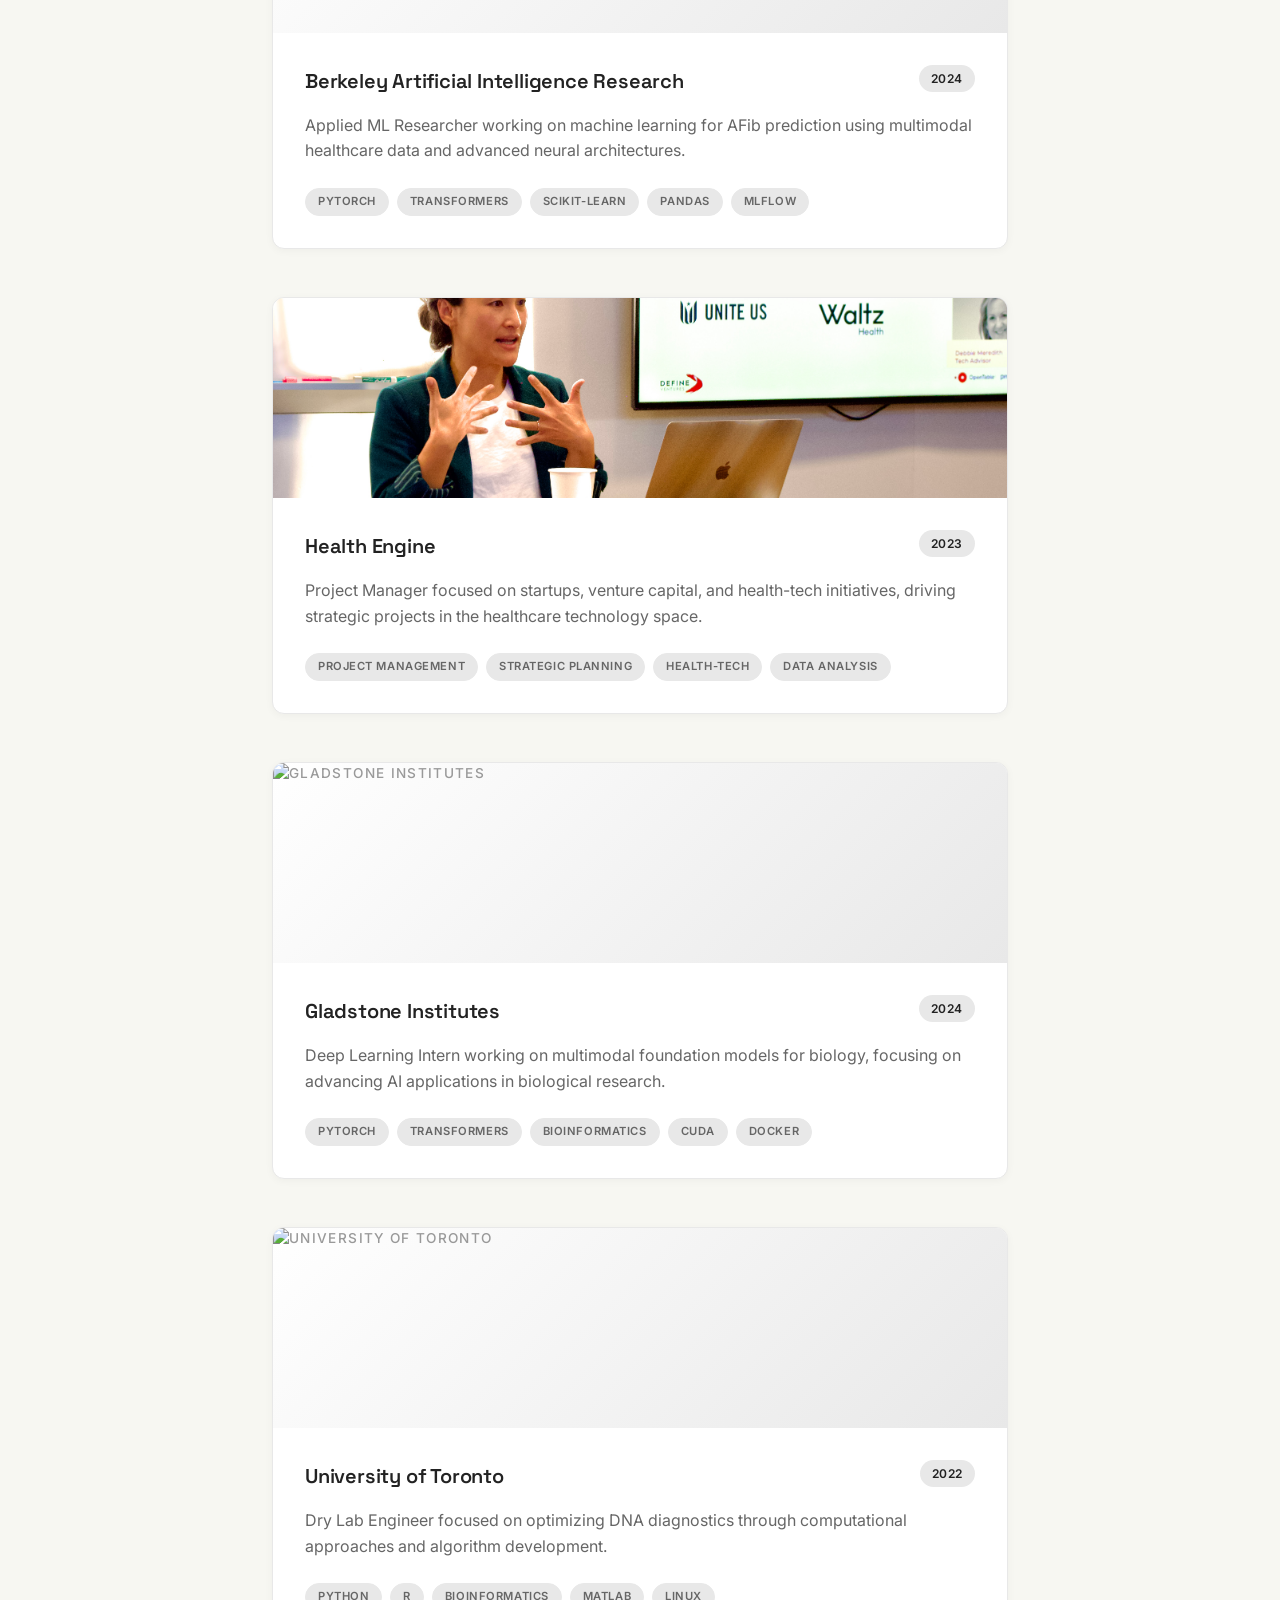
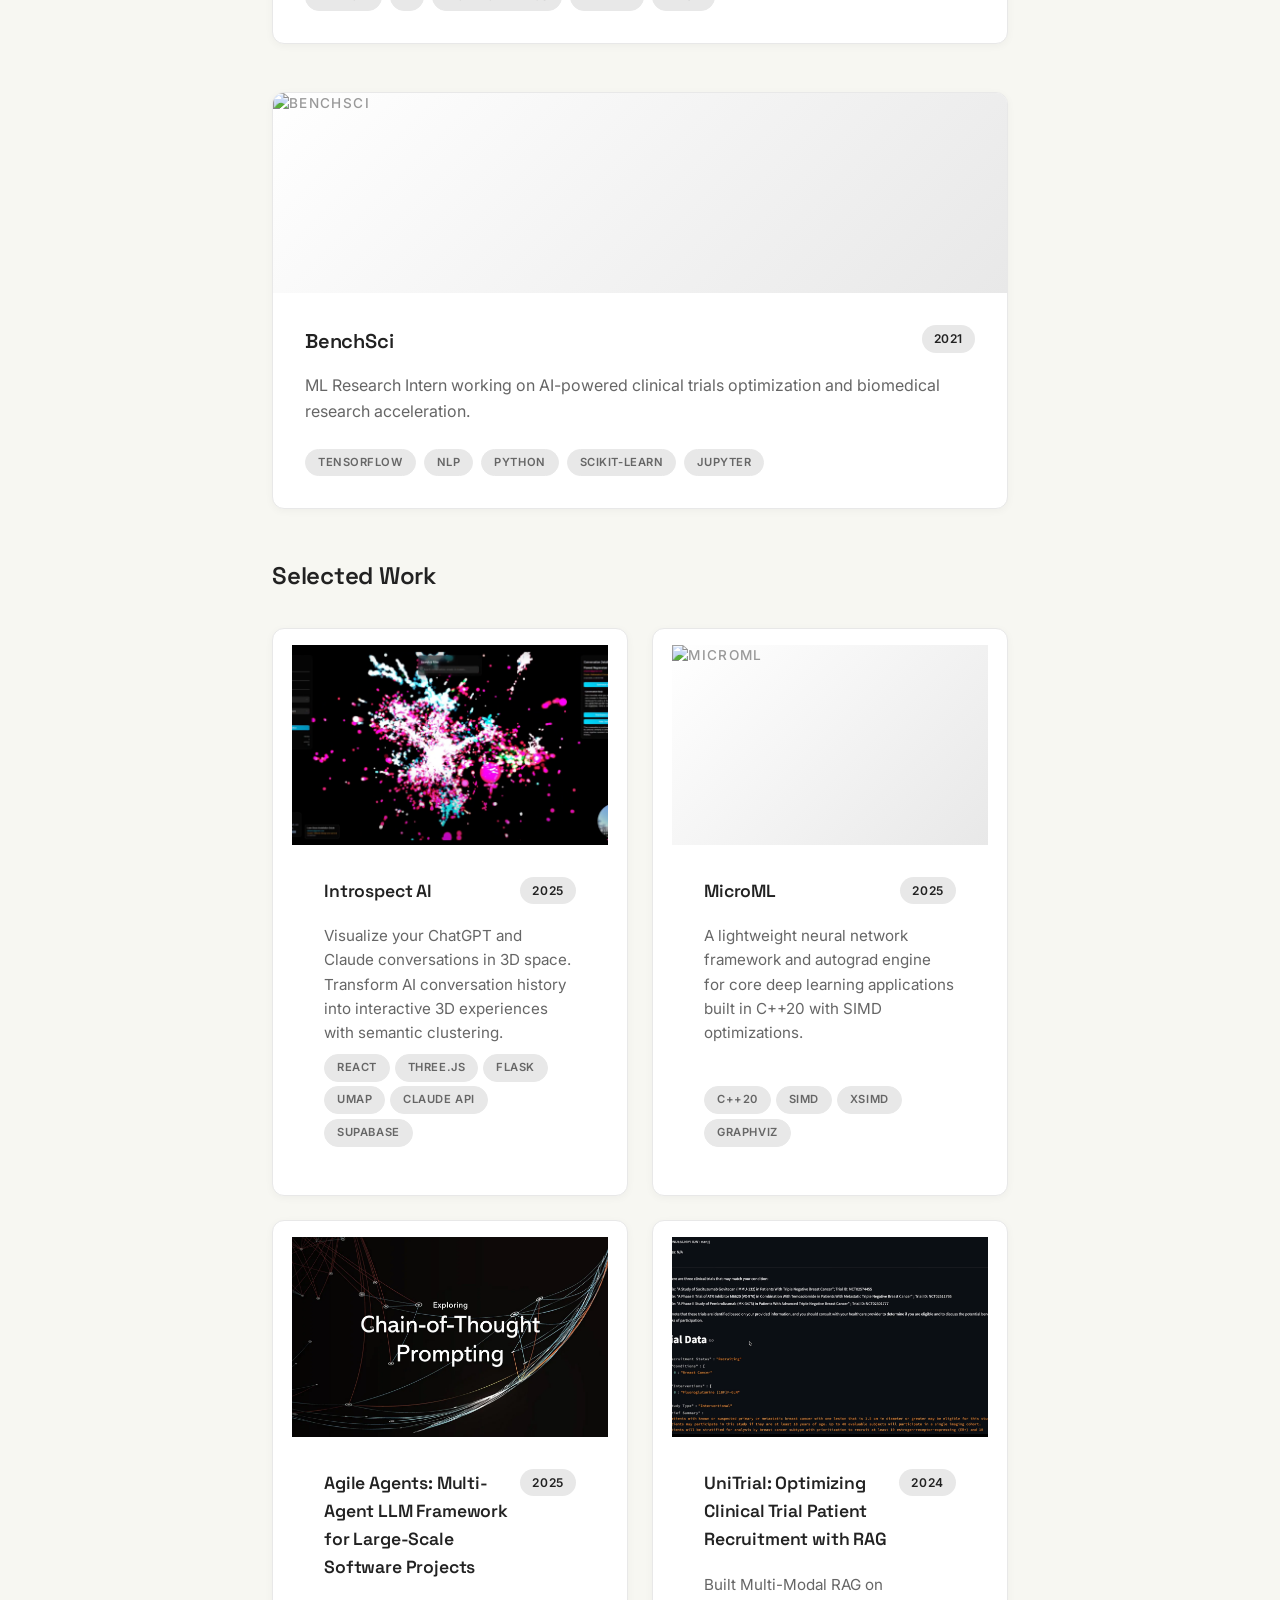
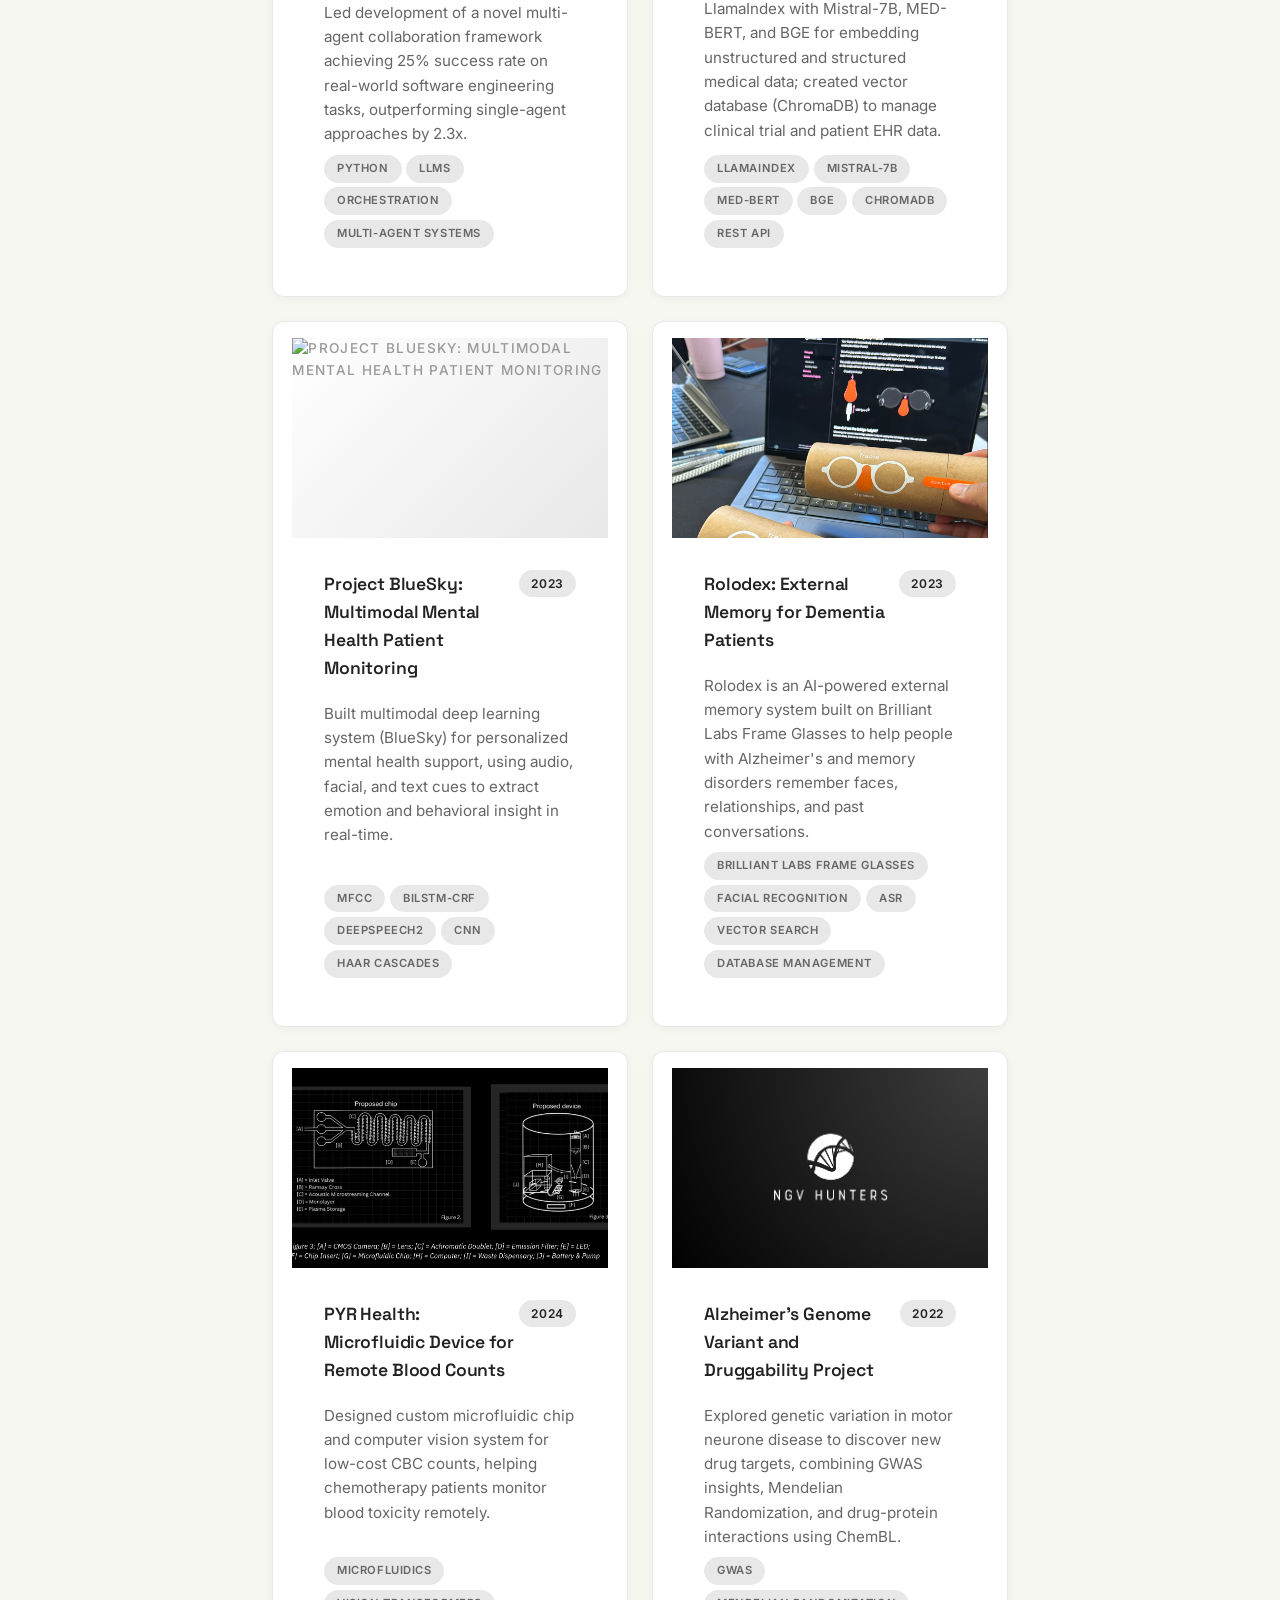
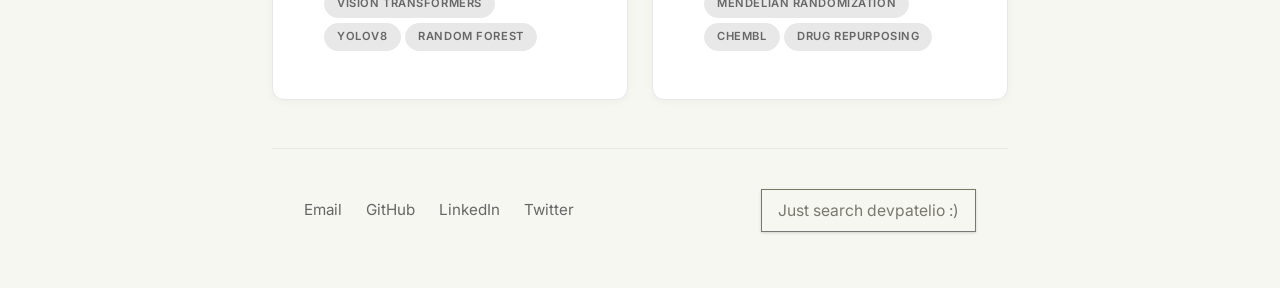
==== commit 6662da65: "Update about section in index.html Removed detailed personal information from the about section." ====
--- a/index.html
+++ b/index.html
@@ -90,10 +90,6 @@
                 <p class="about-text">
                     I'm a research engineer scaling intelligent systems who occasionally dabbles in VC and entrepreneurship. 
                     Currently focused on RL with distributed systems, ML hardware, and healthcare.
-                    
-                    I'm currently at <a href="https://eecs.berkeley.edu/" class="contact-link hyperlink"> <strong> UC Berkeley </strong></a> studying EECS and building at the intersection of AI, hardware, and healthcare. I’ve worked across research, venture, and industry from compiler optimization at <a href="https://www.amd.com/en/products/software/vitis-ai.html" class="contact-link hyperlink"> <strong> AMD </strong></a> to LLMs for patient prediction at <a href="https://alaalab.berkeley.edu/home" class="contact-link hyperlink"> <strong> BAIR </strong></a>. 
-                    Previously, I was at <a href="http://jyelab.org/" class="contact-link hyperlink"> <strong> Gladstone Institutes </strong></a> building foundation models for multiomics and optimizing protein language models. 
-                    <br><br>I'm focused on solving deep systems problems at the core of modern AI, from edge deployment and compiler infrastructure to hardware software co-design for next generation accelerators. I’m driven by the challenge of making intelligent systems faster, more efficient, and more accessible, especially in high-impact areas like healthcare and edge inference.
                 </p>
                 
                 <div class="image-carousel" id="imageCarousel">
